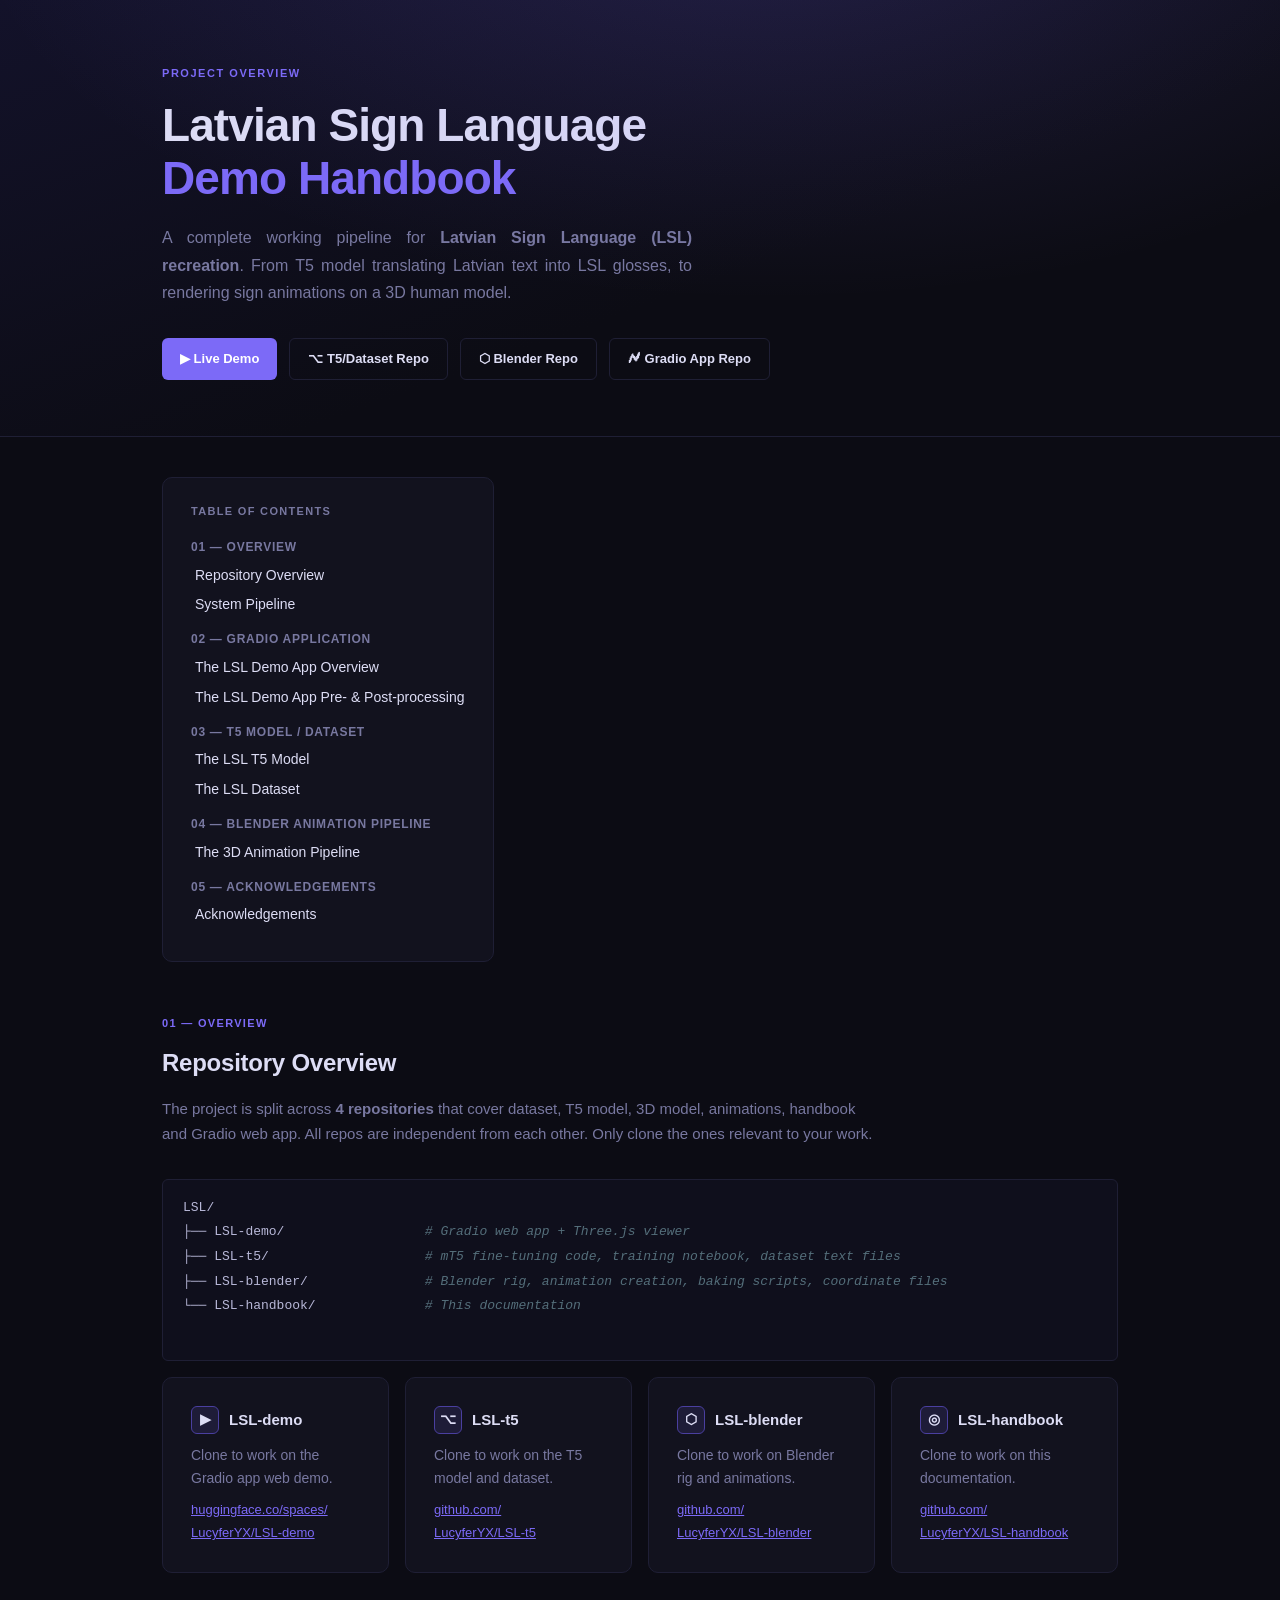
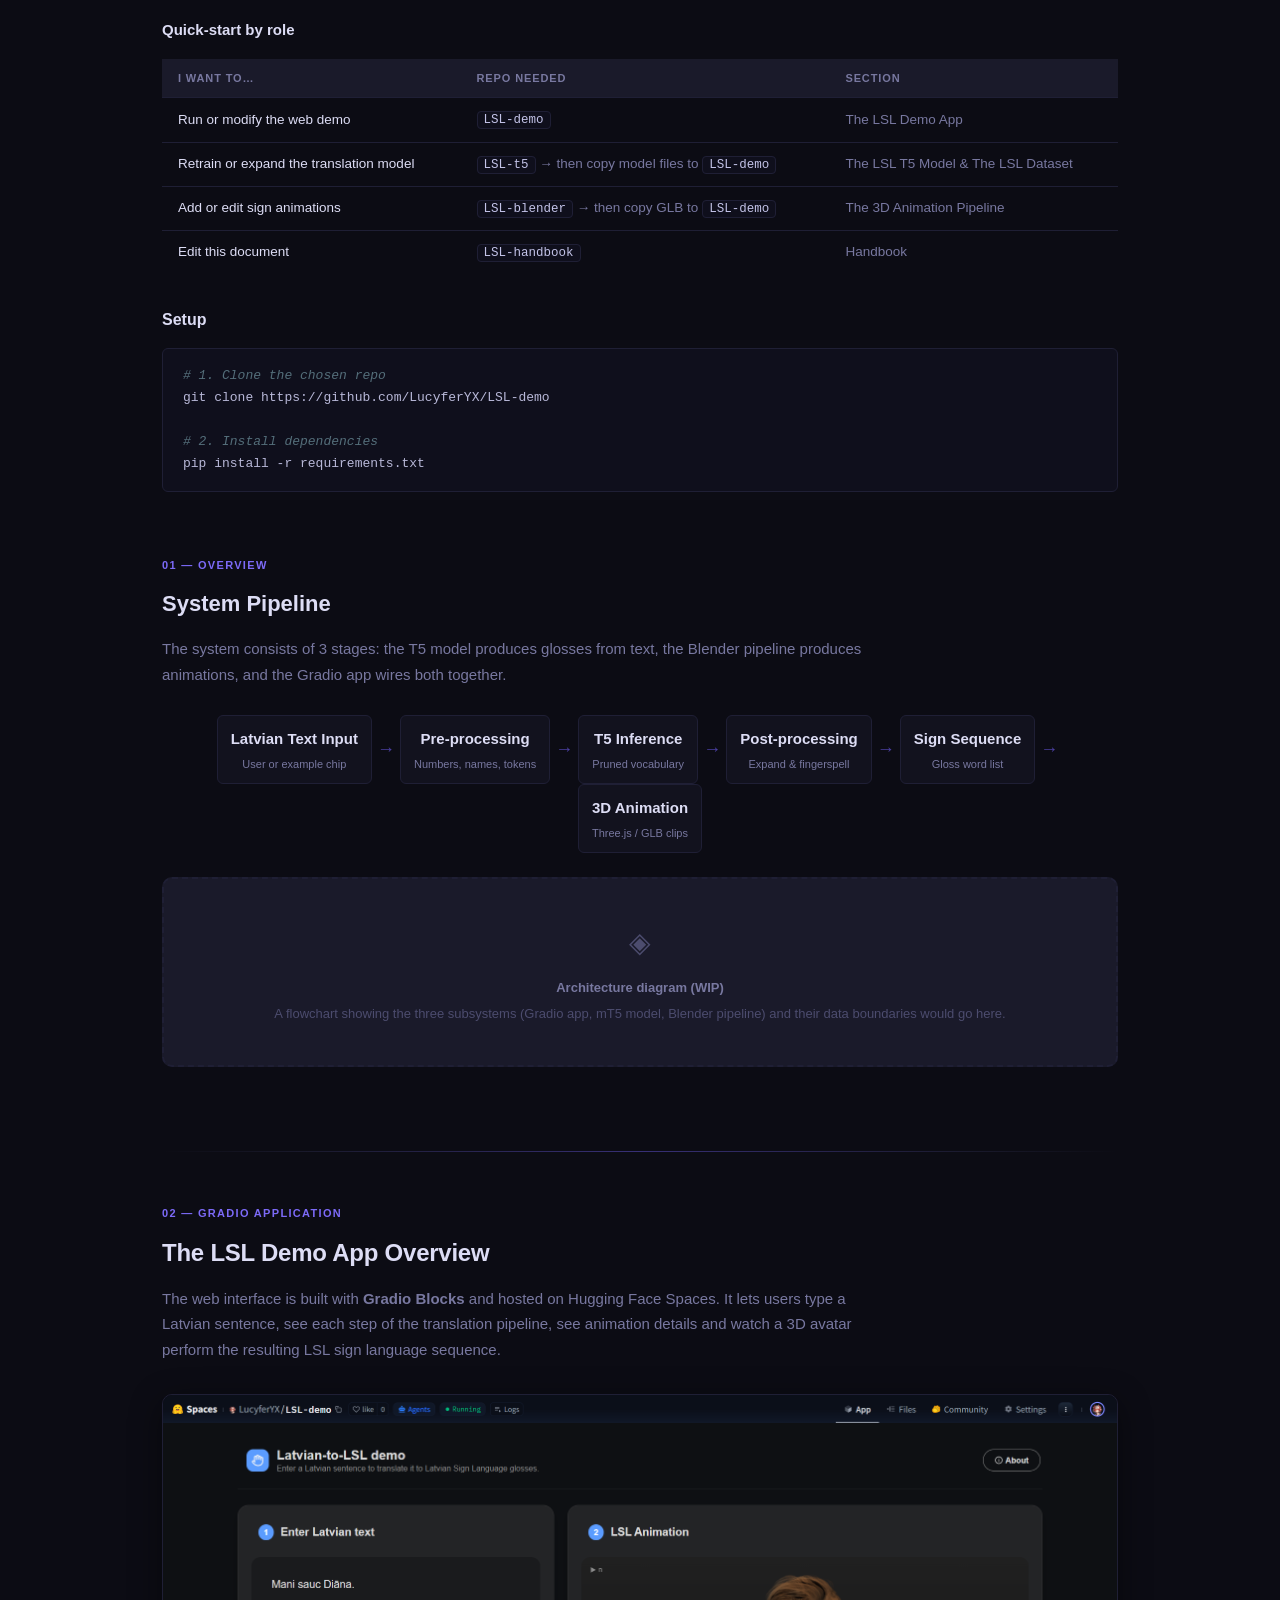
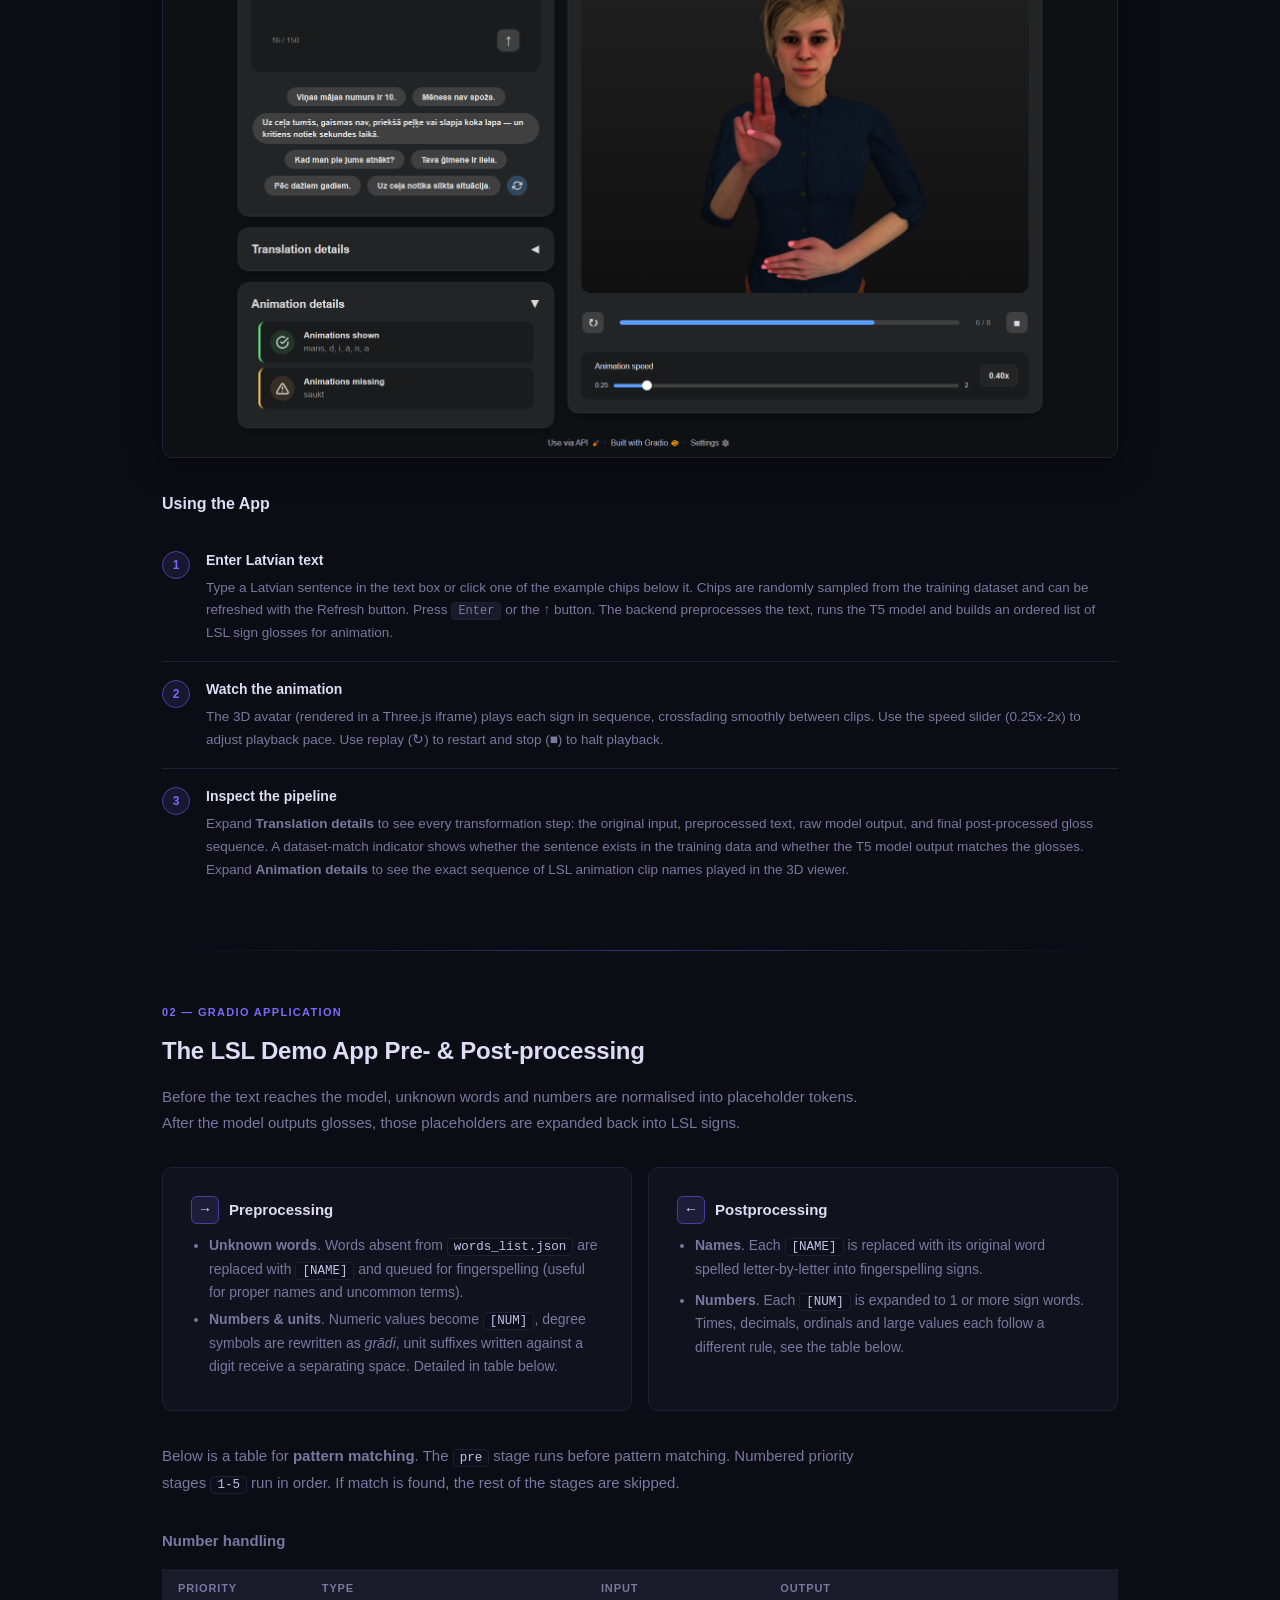
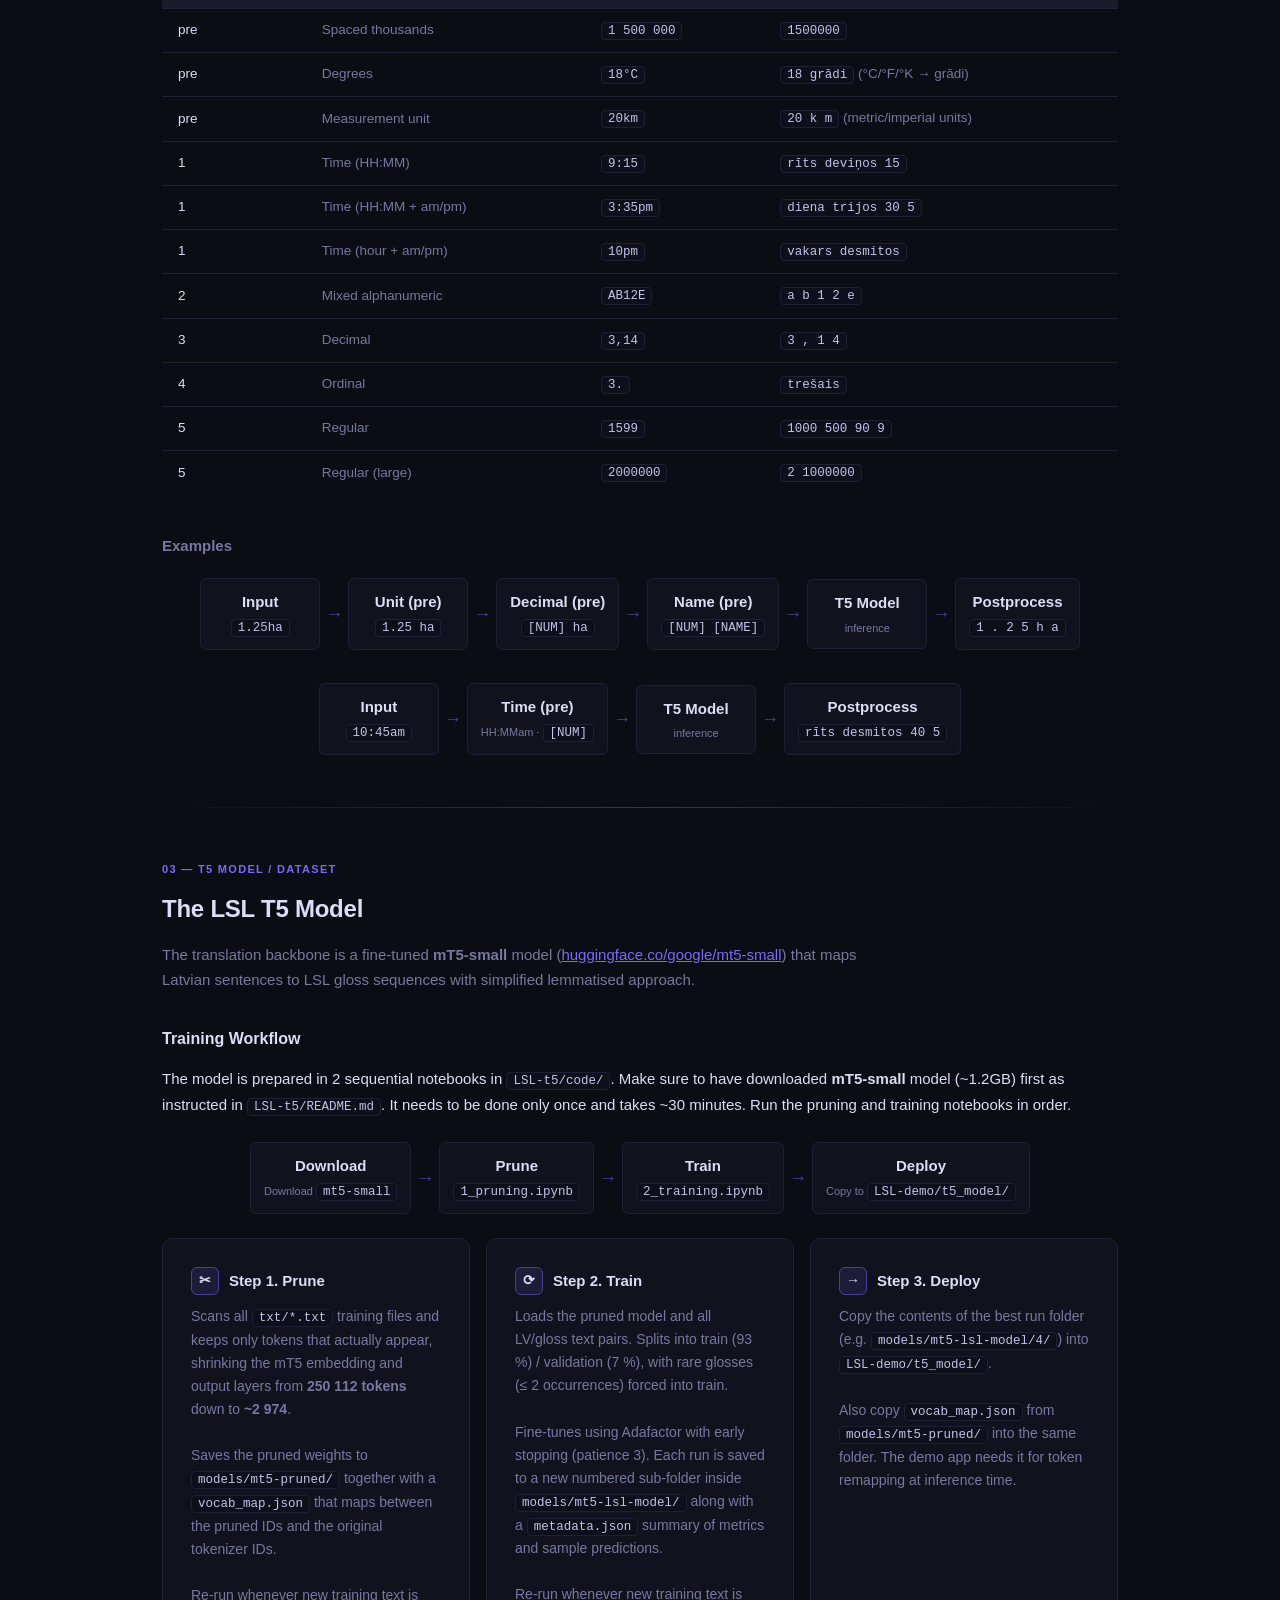
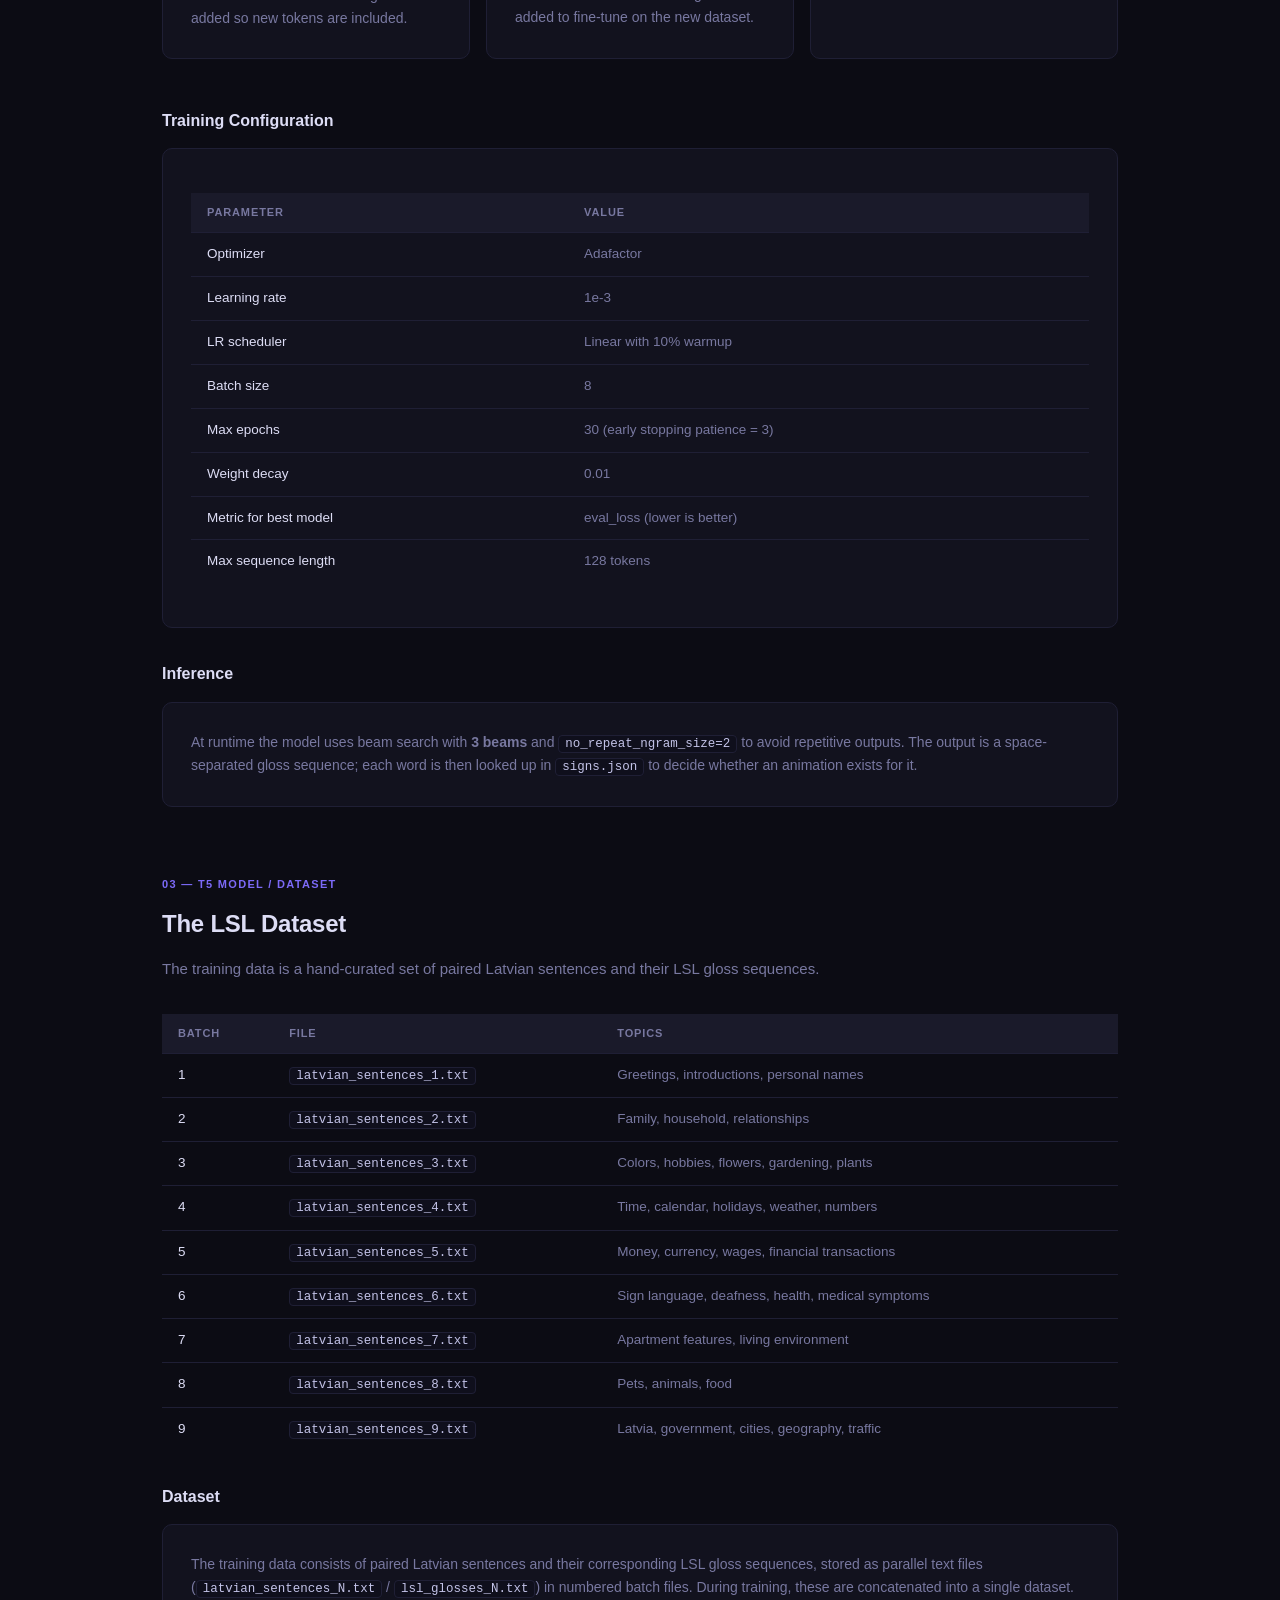
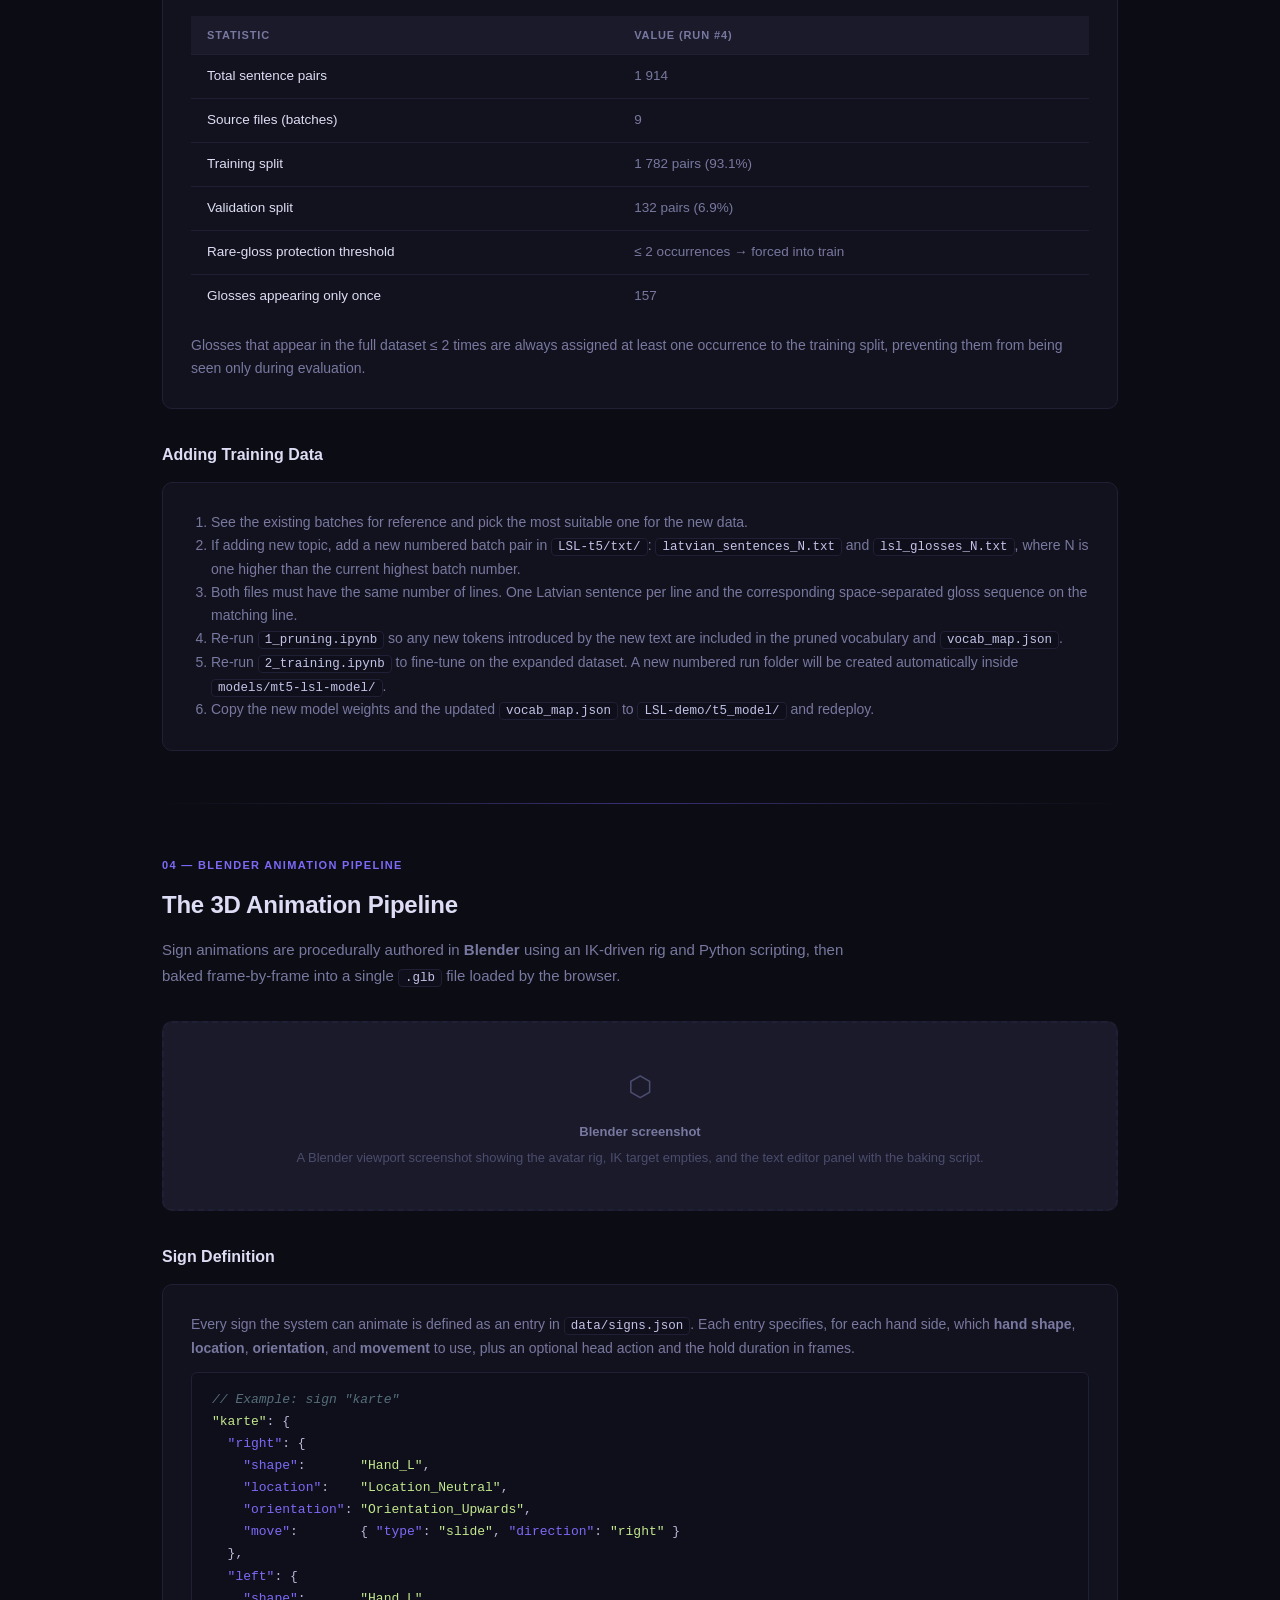
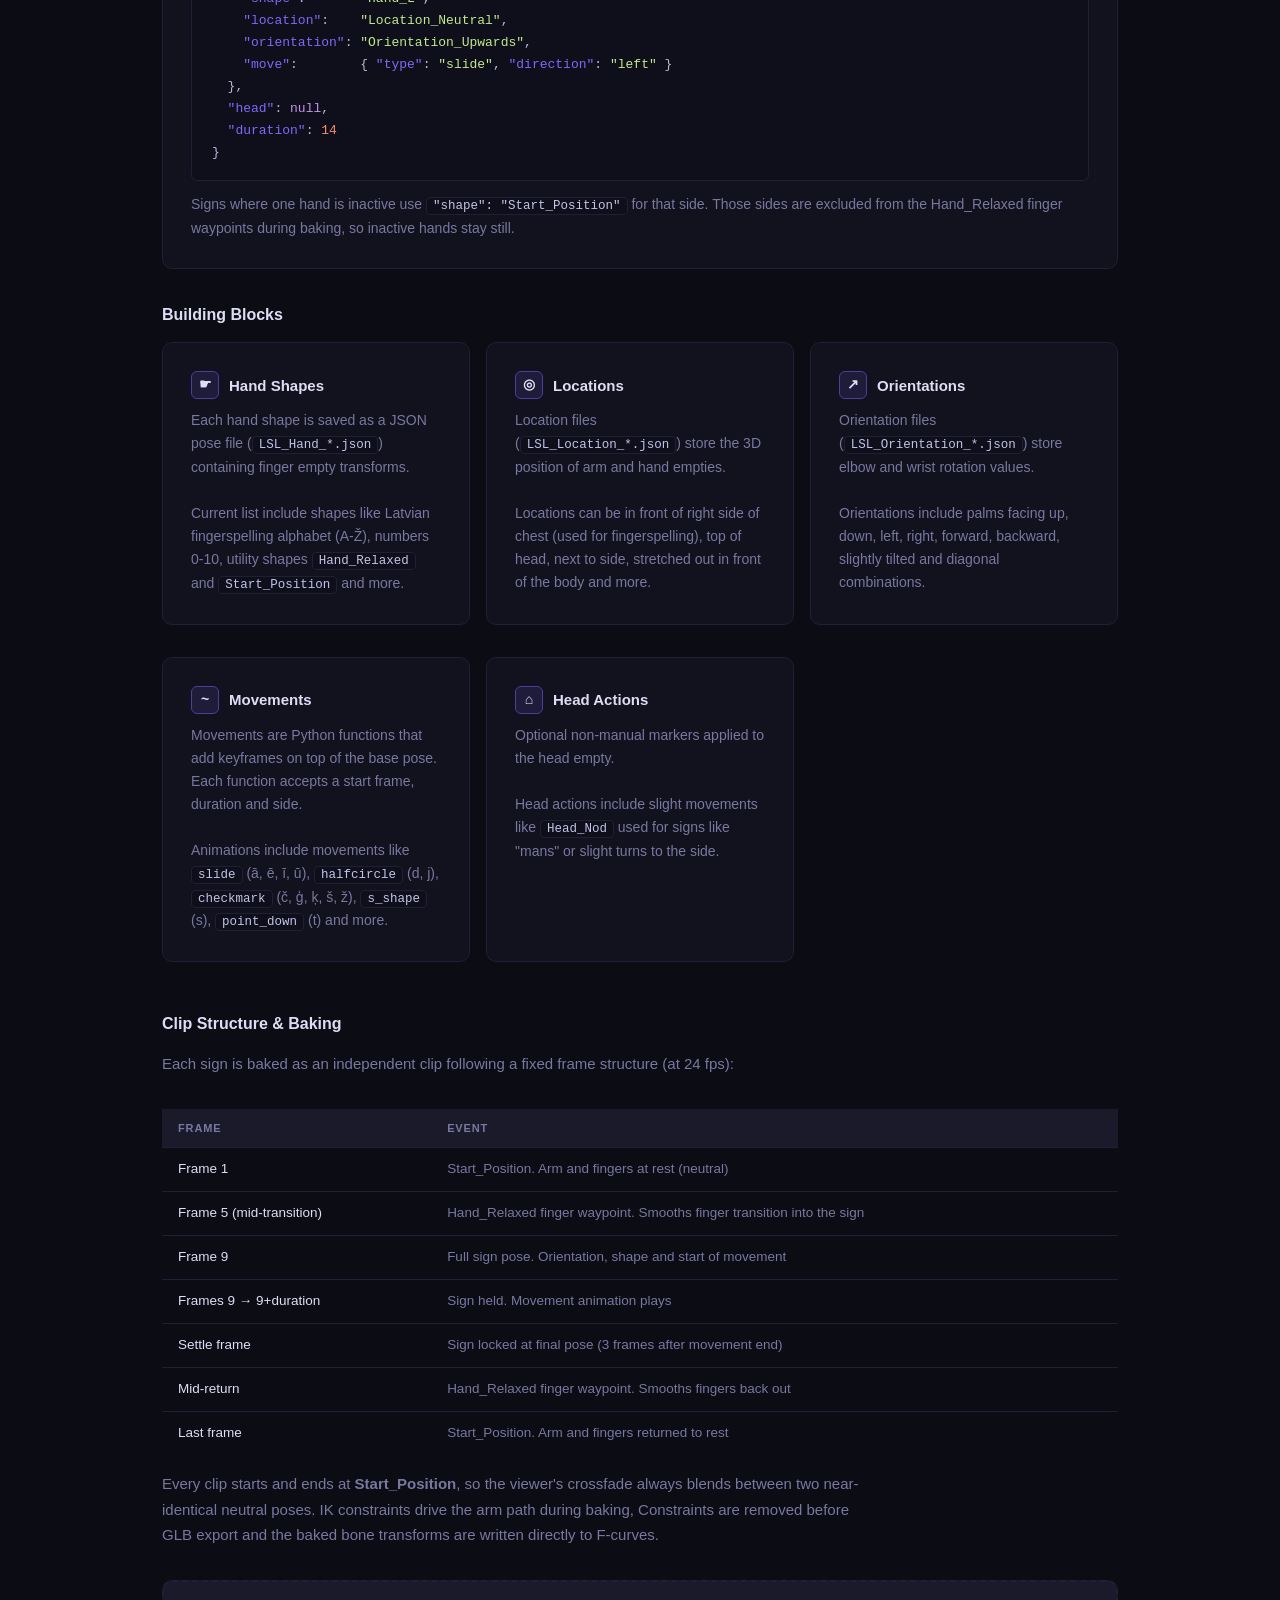
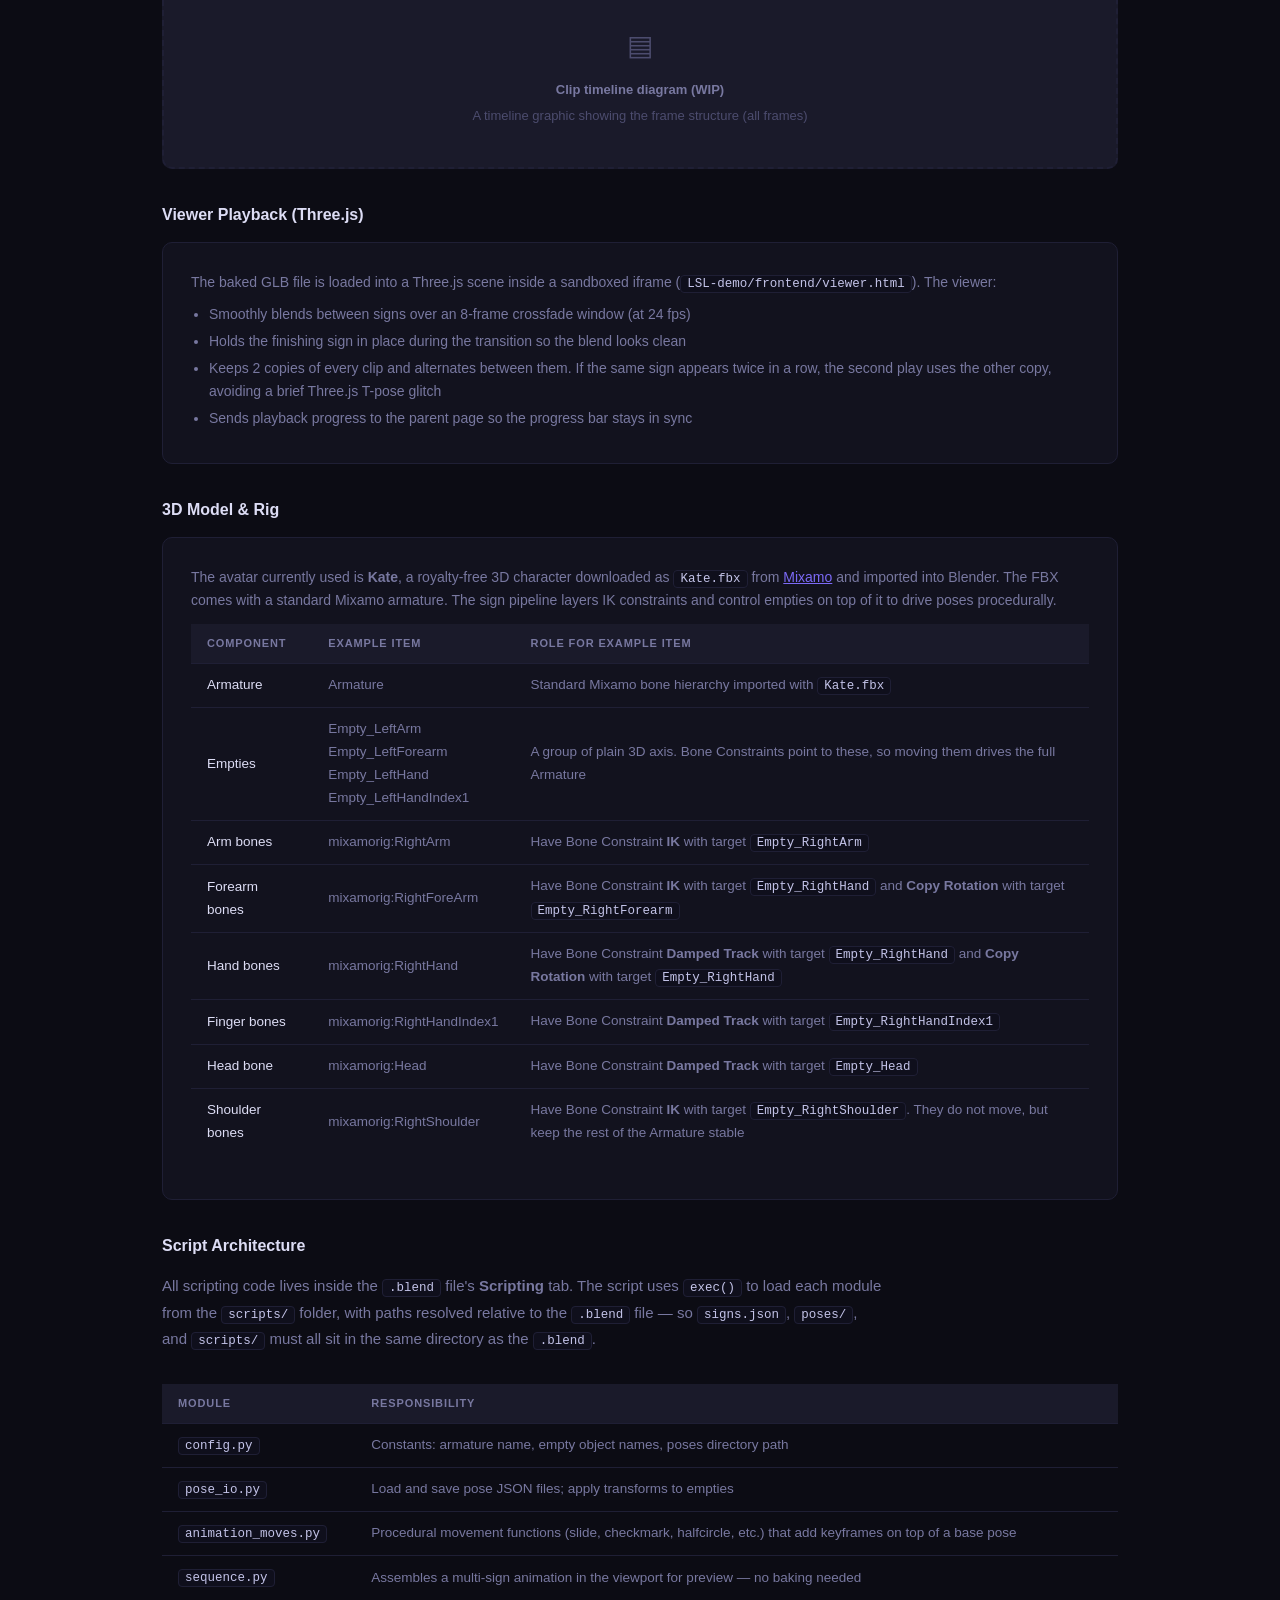
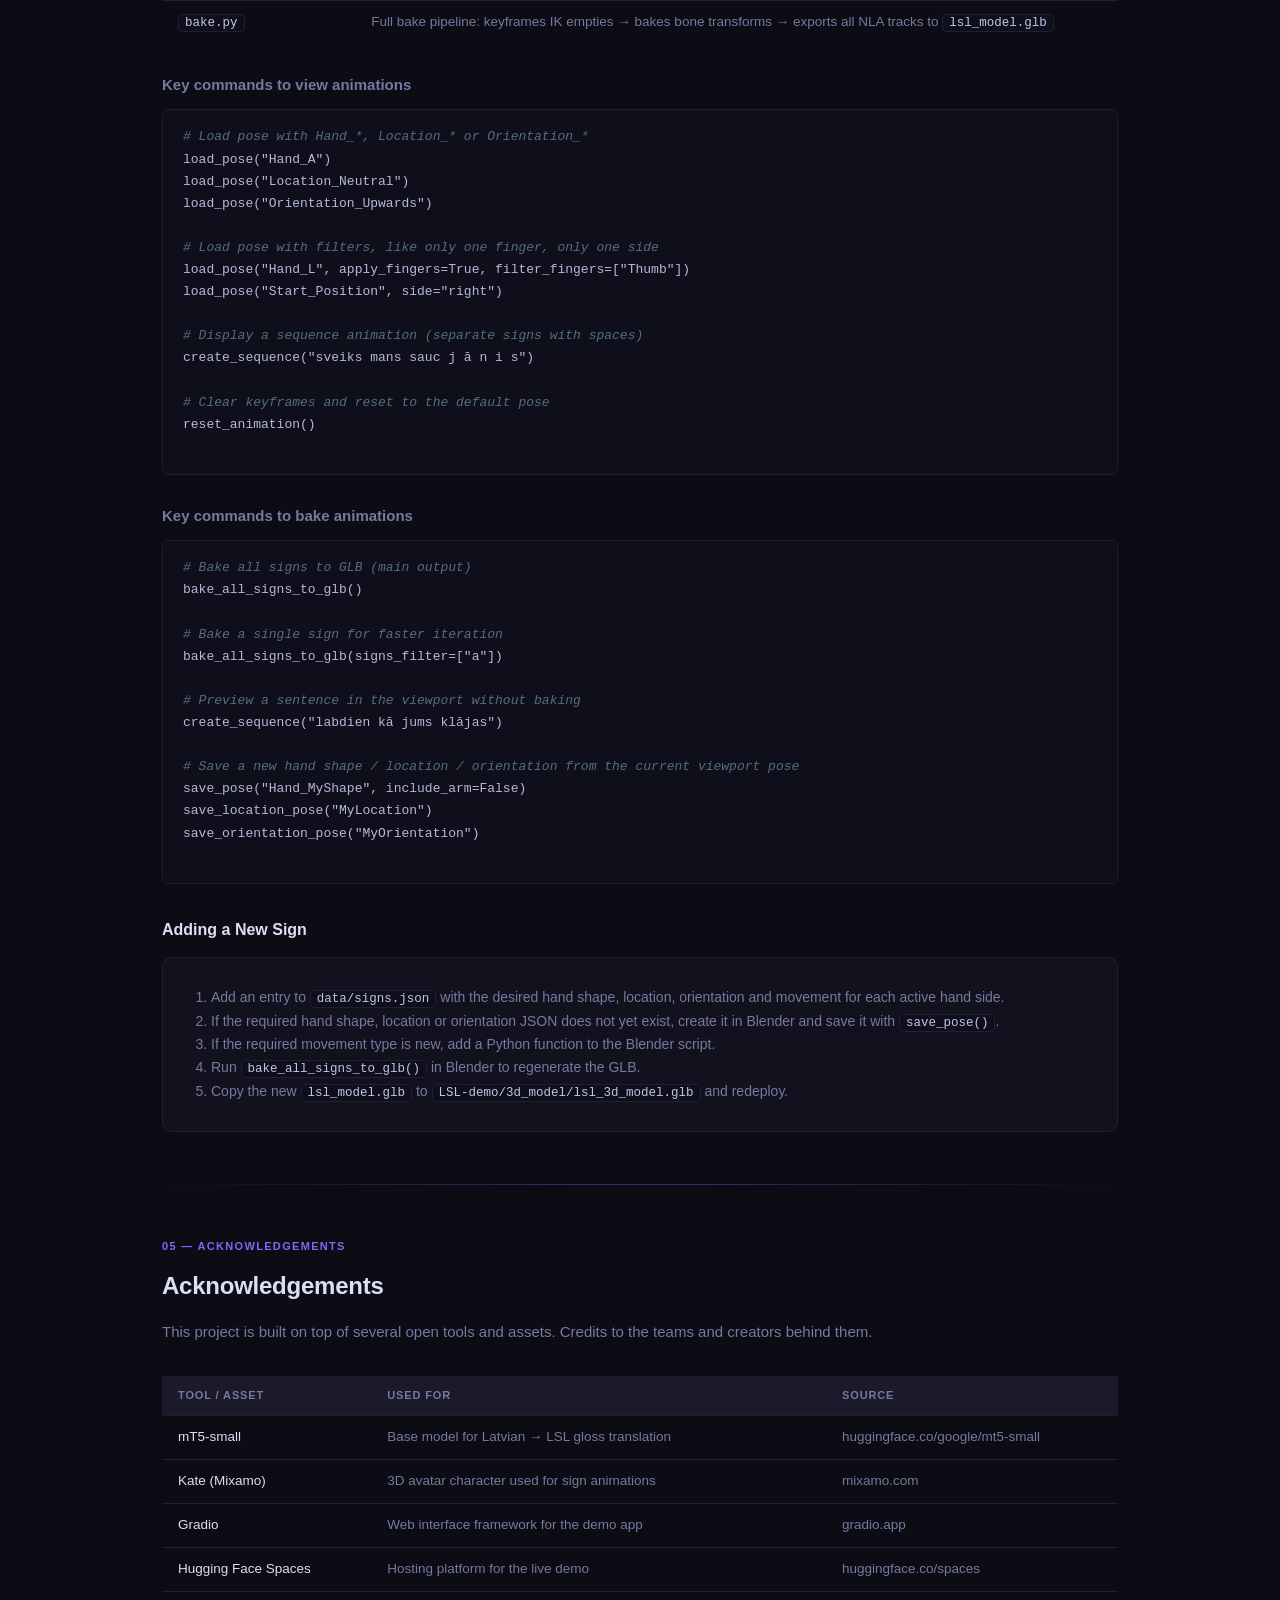
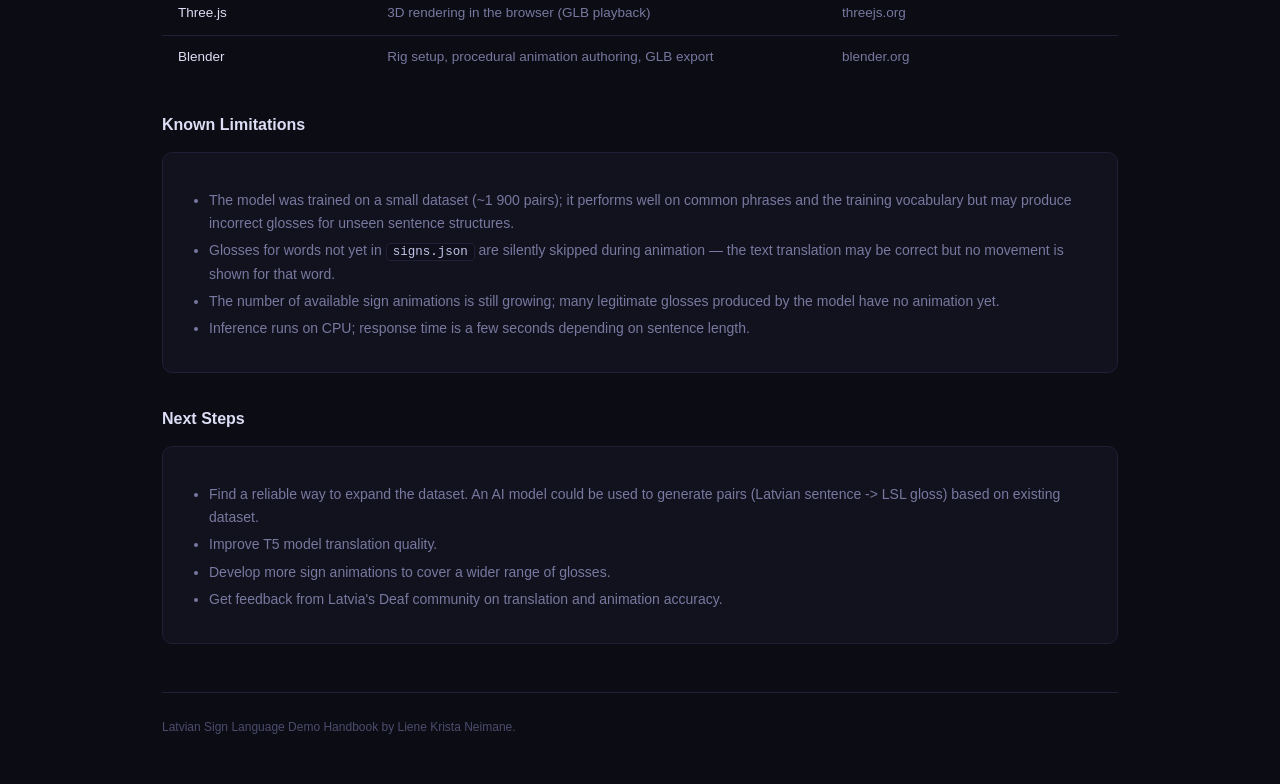
==== handbook-eng.html @ d86534a6 "Initial commit" ====
﻿<!DOCTYPE html>
<html lang="en">
<head>
  <meta charset="UTF-8">
  <meta name="viewport" content="width=device-width, initial-scale=1.0">
  <title>LSL Demo Handbook</title>
  <link rel="stylesheet" href="styles.css">
</head>
<body>

<!-- ═══════════════════════════════════════════════════════ HERO -->
<div class="hero">
  <div class="page-wrap">
    <div class="hero-label">Project Overview</div>
    <h1>Latvian Sign Language<br><span>Demo Handbook</span></h1>
    <p class="hero-sub">
      A complete working pipeline for <b>Latvian Sign Language (LSL) recreation</b>.
      From T5 model translating Latvian text into LSL glosses, to rendering sign animations on a 3D human model.
    </p>
    <div class="hero-links">
      <a class="btn btn-primary" href="https://huggingface.co/spaces/LucyferYX/LSL-demo" target="_blank">▶ Live Demo</a>
      <a class="btn btn-outline" href="https://github.com/LucyferYX/LSL-t5" target="_blank">⌥ T5/Dataset Repo</a>
      <a class="btn btn-outline" href="https://github.com/LucyferYX/LSL-blender" target="_blank">⬡ Blender Repo</a>
      <a class="btn btn-outline" href="https://huggingface.co/spaces/LucyferYX/LSL-demo/tree/main" target="_blank">🗲 Gradio App Repo</a>
    </div>
  </div>
</div>

<div class="page-wrap">

  <!-- ── Table of Contents ── -->
  <div class="toc">
    <h4>Table of Contents</h4>
    <ul>
      <li>
        <span class="toc-section-label">01 — Overview</span>
        <ul class="toc-sublist">
          <li><a href="#repos">Repository Overview</a></li>
          <li><a href="#pipeline">System Pipeline</a></li>
        </ul>
      </li>
      <li>
        <span class="toc-section-label">02 — Gradio Application</span>
        <ul class="toc-sublist">
          <li><a href="#app">The LSL Demo App Overview</a></li>
          <li><a href="#prepost">The LSL Demo App Pre- &amp; Post-processing</a></li>
        </ul>
      </li>
      <li>
        <span class="toc-section-label">03 — T5 Model / Dataset</span>
        <ul class="toc-sublist">
          <li><a href="#model">The LSL T5 Model</a></li>
          <li><a href="#dataset">The LSL Dataset</a></li>
        </ul>
      </li>
      <li>
        <span class="toc-section-label">04 — Blender Animation Pipeline</span>
        <ul class="toc-sublist">
          <li><a href="#animations">The 3D Animation Pipeline</a></li>
        </ul>
      </li>
      <li>
        <span class="toc-section-label">05 — Acknowledgements</span>
        <ul class="toc-sublist">
          <li><a href="#acknowledgements">Acknowledgements</a></li>
        </ul>
      </li>
    </ul>
  </div>


  <!-- ═══════════════════════════════════════════════════ REPOS -->
  <section id="repos">
    <div class="section-label">01 — Overview</div>
    <h2>Repository Overview</h2>
    <p class="lead">
      The project is split across <b>4 repositories</b> that cover dataset, T5 model, 3D model, animations, handbook and Gradio web app.
      All repos are independent from each other. Only clone the ones relevant to your work.
    </p>

    <div style="margin-bottom:16px;">
      <pre style="line-height:1.9;">LSL/
├── LSL-demo/                  <span class="cm"># Gradio web app + Three.js viewer</span>
├── LSL-t5/                    <span class="cm"># mT5 fine-tuning code, training notebook, dataset text files</span>
├── LSL-blender/               <span class="cm"># Blender rig, animation creation, baking scripts, coordinate files</span>
└── LSL-handbook/              <span class="cm"># This documentation</span>
      </pre>
    </div>

    <div class="card-grid" style="grid-template-columns: repeat(auto-fit, minmax(220px, 1fr));">
      <div class="card">
        <h3><span class="icon">▶</span>LSL-demo</h3>
        <p>Clone to work on the Gradio app web demo.</p>
        <p class="card-url"><a href="https://huggingface.co/spaces/LucyferYX/LSL-demo/tree/main" class="card-link">huggingface.co/spaces/<br>LucyferYX/LSL-demo</a></p>
      </div>
      <div class="card">
        <h3><span class="icon">⌥</span>LSL-t5</h3>
        <p>Clone to work on the T5 model and dataset.</p>
        <p class="card-url"><a href="https://github.com/LucyferYX/LSL-t5" class="card-link">github.com/<br>LucyferYX/LSL-t5</a></p>
      </div>
      <div class="card">
        <h3><span class="icon">⬡</span>LSL-blender</h3>
        <p>Clone to work on Blender rig and animations.</p>
        <p class="card-url"><a href="https://github.com/LucyferYX/LSL-blender" class="card-link">github.com/<br>LucyferYX/LSL-blender</a></p>
      </div>
      <div class="card">
        <h3><span class="icon">◎</span>LSL-handbook</h3>
        <p>Clone to work on this documentation.</p>
        <p class="card-url"><a href="https://github.com/LucyferYX/LSL-handbook" class="card-link">github.com/<br>LucyferYX/LSL-handbook</a></p>
      </div>
    </div>

    <h3 class="section-h3-sm">Quick-start by role</h3>
    <div class="table-wrap">
      <table>
        <thead><tr><th>I want to…</th><th>Repo needed</th><th>Section</th></tr></thead>
        <tbody>
          <tr><td>Run or modify the web demo</td><td><code>LSL-demo</code></td><td><a href="#app">The LSL Demo App</a></td></tr>
          <tr><td>Retrain or expand the translation model</td><td><code>LSL-t5</code> → then copy model files to <code>LSL-demo</code></td><td><a href="#model">The LSL T5 Model</a> &amp; <a href="#dataset">The LSL Dataset</a></td></tr>
          <tr><td>Add or edit sign animations</td><td><code>LSL-blender</code> → then copy GLB to <code>LSL-demo</code></td><td><a href="#animations">The 3D Animation Pipeline</a></td></tr>
          <tr><td>Edit this document</td><td><code>LSL-handbook</code></td><td><a href="#handbook">Handbook</a></td></tr>
        </tbody>
      </table>
    </div>

    <h3 class="section-h3">Setup</h3>
    <pre><span class="cm"># 1. Clone the chosen repo</span>
git clone https://github.com/LucyferYX/LSL-demo

<span class="cm"># 2. Install dependencies</span>
pip install -r requirements.txt</pre>
  </section>


  <!-- ═══════════════════════════════════════════════════ PIPELINE -->
  <div class="pipeline-section" id="pipeline">
    <div class="section-label">01 — Overview</div>
    <h2>System Pipeline</h2>
    <p>
      The system consists of 3 stages:
      the T5 model produces glosses from text, the Blender pipeline produces animations,
      and the Gradio app wires both together.
    </p>

    <div class="flow">
      <div class="flow-step">Latvian Text Input<small>User or example chip</small></div>
      <div class="flow-arrow">→</div>
      <div class="flow-step">Pre-processing<small>Numbers, names, tokens</small></div>
      <div class="flow-arrow">→</div>
      <div class="flow-step">T5 Inference<small>Pruned vocabulary</small></div>
      <div class="flow-arrow">→</div>
      <div class="flow-step">Post-processing<small>Expand &amp; fingerspell</small></div>
      <div class="flow-arrow">→</div>
      <div class="flow-step">Sign Sequence<small>Gloss word list</small></div>
      <div class="flow-arrow">→</div>
      <div class="flow-step">3D Animation<small>Three.js / GLB clips</small></div>
    </div>

    <div class="img-placeholder" style="margin-top:24px;">
      <span class="ph-icon">◈</span>
      <strong>Architecture diagram (WIP)</strong>
      A flowchart showing the three subsystems (Gradio app, mT5 model, Blender pipeline)
      and their data boundaries would go here.
    </div>
  </div>


  <div class="section-sep"></div>

  <!-- ═══════════════════════════════════════════════════ APP -->
  <section id="app">
    <div class="section-label">02 — Gradio Application</div>
    <h2>The LSL Demo App Overview</h2>
    <p class="lead">
      The web interface is built with <strong>Gradio Blocks</strong> and hosted on Hugging Face Spaces.
      It lets users type a Latvian sentence, see each step of the translation pipeline, see animation details and watch
      a 3D avatar perform the resulting LSL sign language sequence.
    </p>

    <figure class="screenshot-wrap">
      <img src="images/gradio_app_screenshot.png" alt="LSL Demo Gradio application screenshot">
    </figure>

    <h3 class="section-h3">Using the App</h3>
    <ul class="steps">
      <li>
        <div class="step-num">1</div>
        <div class="step-body">
          <strong>Enter Latvian text</strong>
          <p>Type a Latvian sentence in the text box or click one of the example chips below it.
          Chips are randomly sampled from the training dataset and can be refreshed with the Refresh button.
          Press <kbd>Enter</kbd>
          or the ↑ button. The backend preprocesses the text, runs the T5 model and builds an
          ordered list of LSL sign glosses for animation.</p>
        </div>
      </li>
      <li>
        <div class="step-num">2</div>
        <div class="step-body">
          <strong>Watch the animation</strong>
          <p>The 3D avatar (rendered in a Three.js iframe) plays each sign in sequence, crossfading
          smoothly between clips. Use the speed slider (0.25x-2x) to adjust playback pace.
          Use replay (↻) to restart and stop (■) to halt playback.</p>
        </div>
      </li>
      <li>
        <div class="step-num">3</div>
        <div class="step-body">
          <strong>Inspect the pipeline</strong>
          <p>Expand <b>Translation details</b> to see every transformation step: the original input,
          preprocessed text, raw model output, and final post-processed gloss sequence.
          A dataset-match indicator shows whether the sentence exists in the training data and
          whether the T5 model output matches the glosses. Expand <b>Animation details</b>
          to see the exact sequence of LSL animation clip names played in the 3D viewer.</p>
        </div>
      </li>
    </ul>
  </section>

  <div class="section-sep"></div>

  <!-- ═══════════════════════════════════════════════════ PRE/POST -->
  <section id="prepost">
    <div class="section-label">02 — Gradio Application</div>
    <h2>The LSL Demo App Pre- &amp; Post-processing</h2>
    <p class="lead">
      Before the text reaches the model, unknown words and numbers are normalised into placeholder
      tokens. After the model outputs glosses, those placeholders are expanded back into LSL signs.
    </p>

    <div class="card-grid">
      <div class="card">
        <h3><span class="icon">→</span>Preprocessing</h3>
        <ul>
          <li style="margin-top:8px;"><strong>Unknown words</strong>. Words absent from <code>words_list.json</code>
            are replaced with <code>[NAME]</code> and queued for fingerspelling (useful for proper names and
            uncommon terms).</li>
          <li><strong>Numbers &amp; units</strong>. Numeric values become <code>[NUM]</code>,
            degree symbols are rewritten as <em>grādi</em>, unit suffixes written against a digit
            receive a separating space. Detailed in table below.</li>
        </ul>
      </div>
      <div class="card">
        <h3><span class="icon">←</span>Postprocessing</h3>
        <ul>
          <li><strong>Names</strong>. Each <code>[NAME]</code> is replaced with its original word
            spelled letter-by-letter into fingerspelling signs.</li>
          <li style="margin-top:8px;"><strong>Numbers</strong>. Each <code>[NUM]</code> is expanded
            to 1 or more sign words. Times, decimals, ordinals and large values each follow a
            different rule, see the table below.</li>
        </ul>
      </div>
    </div>

    <p class="lead">
      Below is a table for <b>pattern matching</b>. The <code>pre</code> stage runs before pattern matching.
      Numbered priority stages <code>1-5</code> run in order. If match is found, the rest of the stages are skipped.
    </p>

    <h3 class="section-h3-muted">Number handling</h3>
    <div class="table-wrap">
      <table>
        <thead><tr><th>Priority</th><th>Type</th><th>Input</th><th>Output</th></tr></thead>
        <tbody>
          <tr><td>pre</td><td>Spaced thousands</td><td><code>1 500 000</code></td><td><code>1500000</code></td></tr>
          <tr><td>pre</td><td>Degrees</td><td><code>18°C</code></td><td><code>18 grādi</code> (°C/°F/°K → grādi)</td></tr>
          <tr><td>pre</td><td>Measurement unit</td><td><code>20km</code></td><td><code>20 k m</code> (metric/imperial units)</td></tr>
          <tr><td>1</td><td>Time (HH:MM)</td><td><code>9:15</code></td><td><code>rīts deviņos 15</code></td></tr>
          <tr><td>1</td><td>Time (HH:MM + am/pm)</td><td><code>3:35pm</code></td><td><code>diena trijos 30 5</code></td></tr>
          <tr><td>1</td><td>Time (hour + am/pm)</td><td><code>10pm</code></td><td><code>vakars desmitos</code></td></tr>
          <tr><td>2</td><td>Mixed alphanumeric</td><td><code>AB12E</code></td><td><code>a b 1 2 e</code></td></tr>
          <tr><td>3</td><td>Decimal</td><td><code>3,14</code></td><td><code>3 , 1 4</code></td></tr>
          <tr><td>4</td><td>Ordinal</td><td><code>3.</code></td><td><code>trešais</code></td></tr>
          <tr><td>5</td><td>Regular</td><td><code>1599</code></td><td><code>1000 500 90 9</code></td></tr>
          <tr><td>5</td><td>Regular (large)</td><td><code>2000000</code></td><td><code>2 1000000</code></td></tr>
        </tbody>
      </table>
    </div>

    <h3 class="section-h3-muted" style="margin:38px 0 20px;">Examples</h3>
    <div class="flow flow-wrap">
      <div class="flow-step">Input<small><code>1.25ha</code></small></div>
      <div class="flow-arrow">→</div>
      <div class="flow-step">Unit (pre)<small><code>1.25 ha</code></small></div>
      <div class="flow-arrow">→</div>
      <div class="flow-step">Decimal (pre)<small><code>[NUM] ha</code></small></div>
      <div class="flow-arrow">→</div>
      <div class="flow-step">Name (pre)<small><code>[NUM] [NAME]</code></small></div>
      <div class="flow-arrow">→</div>
      <div class="flow-step">T5 Model<small>inference</small></div>
      <div class="flow-arrow">→</div>
      <div class="flow-step">Postprocess<small><code>1 . 2 5 h a</code></small></div>
    </div><br>

    <div class="flow flow-wrap">
      <div class="flow-step">Input<small><code>10:45am</code></small></div>
      <div class="flow-arrow">→</div>
      <div class="flow-step">Time (pre)<small>HH:MMam · <code>[NUM]</code></small></div>
      <div class="flow-arrow">→</div>
      <div class="flow-step">T5 Model<small>inference</small></div>
      <div class="flow-arrow">→</div>
      <div class="flow-step">Postprocess<small><code>rīts desmitos 40 5</code></small></div>
    </div>
  </section>


  <div class="section-sep"></div>

  <!-- ═══════════════════════════════════════════════════ MODEL -->
  <section id="model">
    <div class="section-label">03 — T5 Model / Dataset</div>
    <h2>The LSL T5 Model</h2>
    <p class="lead">
      The translation backbone is a fine-tuned <strong>mT5-small</strong> model
      (<a href="https://huggingface.co/google/mt5-small" class="accent">huggingface.co/google/mt5-small</a>)
      that maps Latvian sentences to LSL gloss sequences with simplified lemmatised approach.
    </p>

    <h3 class="section-h3">Training Workflow</h3>
    <p>The model is prepared in 2 sequential notebooks in <code>LSL-t5/code/</code>. 
      Make sure to have downloaded <b>mT5-small</b> model (~1.2GB) first as instructed in <code>LSL-t5/README.md</code>. 
      It needs to be done only once and takes ~30 minutes. Run the pruning and training notebooks in order.</p>
      
    <div class="flow flow-wrap" style="margin:24px 0 24px;">
      <div class="flow-step">Download<small>Download <code>mt5-small</code></small></div>
      <div class="flow-arrow">→</div>
      <div class="flow-step">Prune<small><code>1_pruning.ipynb</code></small></div>
      <div class="flow-arrow">→</div>
      <div class="flow-step">Train<small><code>2_training.ipynb</code></small></div>
      <div class="flow-arrow">→</div>
      <div class="flow-step">Deploy<small>Copy to <code>LSL-demo/t5_model/</code></small></div>
    </div>
    <div class="card-grid">
      <div class="card">
        <h3><span class="icon">✂</span>Step 1. Prune</h3>
        <p>Scans all <code>txt/*.txt</code> training files and keeps only tokens that actually appear, 
          shrinking the mT5 embedding and output layers from <strong>250 112 tokens</strong> down to <strong>~2 974</strong>.<br><br>
          Saves the pruned weights to <code>models/mt5-pruned/</code> together with a <code>vocab_map.json</code> 
          that maps between the pruned IDs and the original tokenizer IDs.<br><br>
          Re-run whenever new training text is added so new tokens are included.
        </p>
      </div>
      <div class="card">
        <h3><span class="icon">⟳</span>Step 2. Train</h3>
        <p>Loads the pruned model and all LV/gloss text pairs. 
          Splits into train (93 %) / validation (7 %), with rare glosses (≤ 2 occurrences) forced into train.<br><br>
          Fine-tunes using Adafactor with early stopping (patience 3). 
          Each run is saved to a new numbered sub-folder inside <code>models/mt5-lsl-model/</code> along 
          with a <code>metadata.json</code> summary of metrics and sample predictions.<br><br>
          Re-run whenever new training text is added to fine-tune on the new dataset.
        </p>
      </div>
      <div class="card">
        <h3><span class="icon">→</span>Step 3. Deploy</h3>
        <p>Copy the contents of the best run folder (e.g. <code>models/mt5-lsl-model/4/</code>) into <code>LSL-demo/t5_model/</code>.<br><br>
          Also copy <code>vocab_map.json</code> from <code>models/mt5-pruned/</code> into the same folder.
          The demo app needs it for token remapping at inference time.</p>
      </div>
    </div>

    <h3 class="section-h3">Training Configuration</h3>
    <div class="card">
      <div class="table-wrap">
        <table>
          <thead><tr><th>Parameter</th><th>Value</th></tr></thead>
          <tbody>
            <tr><td>Optimizer</td><td>Adafactor</td></tr>
            <tr><td>Learning rate</td><td>1e-3</td></tr>
            <tr><td>LR scheduler</td><td>Linear with 10% warmup</td></tr>
            <tr><td>Batch size</td><td>8</td></tr>
            <tr><td>Max epochs</td><td>30 (early stopping patience = 3)</td></tr>
            <tr><td>Weight decay</td><td>0.01</td></tr>
            <tr><td>Metric for best model</td><td>eval_loss (lower is better)</td></tr>
            <tr><td>Max sequence length</td><td>128 tokens</td></tr>
          </tbody>
        </table>
      </div>
    </div>

    <h3 class="section-h3">Inference</h3>
    <div class="card">
      <p>At runtime the model uses beam search with <strong>3 beams</strong> and
      <code>no_repeat_ngram_size=2</code> to avoid repetitive outputs. The output is a
      space-separated gloss sequence; each word is then looked up in <code>signs.json</code>
      to decide whether an animation exists for it.</p>
    </div>
  </section>

  <!-- ═══════════════════════════════════════════════════ DATASET -->
  <section id="dataset">
    <div class="section-label">03 — T5 Model / Dataset</div>
    <h2>The LSL Dataset</h2>
    <p class="lead">
      The training data is a hand-curated set of paired Latvian sentences and their LSL gloss sequences.
    </p>

    <div class="table-wrap">
      <table>
        <thead><tr><th>Batch</th><th>File</th><th>Topics</th></tr></thead>
        <tbody>
          <tr><td>1</td><td><code>latvian_sentences_1.txt</code></td><td>Greetings, introductions, personal names</td></tr>
          <tr><td>2</td><td><code>latvian_sentences_2.txt</code></td><td>Family, household, relationships</td></tr>
          <tr><td>3</td><td><code>latvian_sentences_3.txt</code></td><td>Colors, hobbies, flowers, gardening, plants</td></tr>
          <tr><td>4</td><td><code>latvian_sentences_4.txt</code></td><td>Time, calendar, holidays, weather, numbers</td></tr>
          <tr><td>5</td><td><code>latvian_sentences_5.txt</code></td><td>Money, currency, wages, financial transactions</td></tr>
          <tr><td>6</td><td><code>latvian_sentences_6.txt</code></td><td>Sign language, deafness, health, medical symptoms</td></tr>
          <tr><td>7</td><td><code>latvian_sentences_7.txt</code></td><td>Apartment features, living environment</td></tr>
          <tr><td>8</td><td><code>latvian_sentences_8.txt</code></td><td>Pets, animals, food</td></tr>
          <tr><td>9</td><td><code>latvian_sentences_9.txt</code></td><td>Latvia, government, cities, geography, traffic</td></tr>
        </tbody>
      </table>
    </div>

    <h3 class="section-h3">Dataset</h3>
    <div class="card">
      <p>
        The training data consists of paired Latvian sentences and their corresponding LSL gloss
        sequences, stored as parallel text files (<code>latvian_sentences_N.txt</code> /
        <code>lsl_glosses_N.txt</code>) in numbered batch files. During training, these are
        concatenated into a single dataset.
      </p>
      <div class="table-wrap" style="margin-top:16px;">
        <table>
          <thead><tr><th>Statistic</th><th>Value (run #4)</th></tr></thead>
          <tbody>
            <tr><td>Total sentence pairs</td><td>1 914</td></tr>
            <tr><td>Source files (batches)</td><td>9</td></tr>
            <tr><td>Training split</td><td>1 782 pairs (93.1%)</td></tr>
            <tr><td>Validation split</td><td>132 pairs (6.9%)</td></tr>
            <tr><td>Rare-gloss protection threshold</td><td>≤ 2 occurrences → forced into train</td></tr>
            <tr><td>Glosses appearing only once</td><td>157</td></tr>
          </tbody>
        </table>
      </div>
      <p style="margin-top:12px;">
        Glosses that appear in the full dataset ≤ 2 times are always assigned at least one
        occurrence to the training split, preventing them from being seen only during evaluation.
      </p>
    </div>

    <h3 class="section-h3">Adding Training Data</h3>
    <div class="card">
      <ol class="detail-list">
        <li>See the existing batches for reference and pick the most suitable one for the new data.</li>
        <li>If adding new topic, add a new numbered batch pair in <code>LSL-t5/txt/</code>: <code>latvian_sentences_N.txt</code> and <code>lsl_glosses_N.txt</code>, where N is one higher than the current highest batch number.</li>
        <li>Both files must have the same number of lines. One Latvian sentence per line and the corresponding space-separated gloss sequence on the matching line.</li>
        <li>Re-run <code>1_pruning.ipynb</code> so any new tokens introduced by the new text are included in the pruned vocabulary and <code>vocab_map.json</code>.</li>
        <li>Re-run <code>2_training.ipynb</code> to fine-tune on the expanded dataset. A new numbered run folder will be created automatically inside <code>models/mt5-lsl-model/</code>.</li>
        <li>Copy the new model weights and the updated <code>vocab_map.json</code> to <code>LSL-demo/t5_model/</code> and redeploy.</li>
      </ol>
    </div>
  </section>


  <div class="section-sep"></div>

  <!-- ═══════════════════════════════════════════════════ BLENDER -->
  <section id="animations">
    <div class="section-label">04 — Blender Animation Pipeline</div>
    <h2>The 3D Animation Pipeline</h2>
    <p class="lead">
      Sign animations are procedurally authored in <strong>Blender</strong> using an IK-driven
      rig and Python scripting, then baked frame-by-frame into a single <code>.glb</code> file
      loaded by the browser.
    </p>

    <div class="img-placeholder">
      <span class="ph-icon">⬡</span>
      <strong>Blender screenshot</strong>
      A Blender viewport screenshot showing the avatar rig, IK target empties, and the text
      editor panel with the baking script.
    </div>

    <h3 class="section-h3">Sign Definition</h3>
    <div class="card">
      <p>Every sign the system can animate is defined as an entry in <code>data/signs.json</code>.
      Each entry specifies, for each hand side, which <strong>hand shape</strong>, <strong>location</strong>,
      <strong>orientation</strong>, and <strong>movement</strong> to use, plus an optional
      head action and the hold duration in frames.</p>

      <pre><span class="cm">// Example: sign "karte"</span>
<span class="str">"karte"</span>: {
  <span class="key">"right"</span>: {
    <span class="key">"shape"</span>:       <span class="str">"Hand_L"</span>,
    <span class="key">"location"</span>:    <span class="str">"Location_Neutral"</span>,
    <span class="key">"orientation"</span>: <span class="str">"Orientation_Upwards"</span>,
    <span class="key">"move"</span>:        { <span class="key">"type"</span>: <span class="str">"slide"</span>, <span class="key">"direction"</span>: <span class="str">"right"</span> }
  },
  <span class="key">"left"</span>: {
    <span class="key">"shape"</span>:       <span class="str">"Hand_L"</span>,
    <span class="key">"location"</span>:    <span class="str">"Location_Neutral"</span>,
    <span class="key">"orientation"</span>: <span class="str">"Orientation_Upwards"</span>,
    <span class="key">"move"</span>:        { <span class="key">"type"</span>: <span class="str">"slide"</span>, <span class="key">"direction"</span>: <span class="str">"left"</span> }
  },
  <span class="key">"head"</span>: <span class="kw">null</span>,
  <span class="key">"duration"</span>: <span class="num">14</span>
}</pre>

      <p style="margin-top:8px;">Signs where one hand is inactive use
      <code>"shape": "Start_Position"</code> for that side. Those sides are excluded from
      the Hand_Relaxed finger waypoints during baking, so inactive hands stay still.</p>
    </div>

    <h3 class="section-h3">Building Blocks</h3>
    <div class="card-grid">
      <div class="card">
        <h3><span class="icon">☛</span>Hand Shapes</h3>
        <p>Each hand shape is saved as a JSON pose file (<code>LSL_Hand_*.json</code>) containing
        finger empty transforms.<br><br>Current list include shapes like Latvian fingerspelling alphabet
        (A-Ž), numbers 0-10, utility shapes <code>Hand_Relaxed</code> and <code>Start_Position</code> and more.</p>
      </div>
      <div class="card">
        <h3><span class="icon">◎</span>Locations</h3>
        <p>Location files (<code>LSL_Location_*.json</code>) store the 3D position of arm and hand empties.<br><br>
        Locations can be in front of right side of chest (used for fingerspelling), top of head, 
        next to side, stretched out in front of the body and more.</p>
      </div>
      <div class="card">
        <h3><span class="icon">↗</span>Orientations</h3>
        <p>Orientation files (<code>LSL_Orientation_*.json</code>) store elbow and wrist rotation values.<br><br>
        Orientations include palms facing up, down, left, right, forward, backward, slightly tilted and diagonal combinations.</p>
      </div>
      <div class="card">
        <h3><span class="icon">~</span>Movements</h3>
        <p>Movements are Python functions that add keyframes on top of the base pose.
        Each function accepts a start frame, duration and side.<br><br>
        Animations include movements like <code>slide</code> (ā, ē, ī, ū), <code>halfcircle</code> (d, j), 
        <code>checkmark</code> (č, ģ, ķ, š, ž), <code>s_shape</code> (s), <code>point_down</code> (t) and more.</p>
      </div>
      <div class="card">
        <h3><span class="icon">⌂</span>Head Actions</h3>
        <p>Optional non-manual markers applied to the head empty.<br><br>
        Head actions include slight movements like <code>Head_Nod</code> used for signs like "mans" or slight turns to the side.</p>
      </div>
    </div>

    <h3 class="section-h3">Clip Structure &amp; Baking</h3>
    <p class="lead">Each sign is baked as an independent clip following a fixed frame structure (at 24 fps):</p>
    <div class="table-wrap" style="margin-top:12px;">
      <table>
        <thead><tr><th>Frame</th><th>Event</th></tr></thead>
        <tbody>
          <tr><td>Frame 1</td><td>Start_Position. Arm and fingers at rest (neutral)</td></tr>
          <tr><td>Frame 5 (mid-transition)</td><td>Hand_Relaxed finger waypoint. Smooths finger transition into the sign</td></tr>
          <tr><td>Frame 9</td><td>Full sign pose. Orientation, shape and start of movement</td></tr>
          <tr><td>Frames 9 → 9+duration</td><td>Sign held. Movement animation plays</td></tr>
          <tr><td>Settle frame</td><td>Sign locked at final pose (3 frames after movement end)</td></tr>
          <tr><td>Mid-return</td><td>Hand_Relaxed finger waypoint. Smooths fingers back out</td></tr>
          <tr><td>Last frame</td><td>Start_Position. Arm and fingers returned to rest</td></tr>
        </tbody>
      </table>
    </div>
    <p class="lead">
      Every clip starts and ends at <strong>Start_Position</strong>, so the viewer's crossfade
      always blends between two near-identical neutral poses. IK constraints drive the arm path
      during baking, Constraints are removed before GLB export and the baked bone transforms
      are written directly to F-curves.
    </p>

    <div class="img-placeholder" style="margin-top:20px;">
      <span class="ph-icon">▤</span>
      <strong>Clip timeline diagram (WIP)</strong>
      A timeline graphic showing the frame structure (all frames)
    </div>

    <h3 class="section-h3">Viewer Playback (Three.js)</h3>
    <div class="card">
      <p>The baked GLB file is loaded into a Three.js scene inside a sandboxed iframe
      (<code>LSL-demo/frontend/viewer.html</code>). The viewer:</p>
      <ul style="margin-top:8px;">
        <li>Smoothly blends between signs over an 8-frame crossfade window (at 24 fps)</li>
        <li>Holds the finishing sign in place during the transition so the blend looks clean</li>
        <li>Keeps 2 copies of every clip and alternates between them. 
          If the same sign appears twice in a row, the second play uses the other copy, avoiding a brief Three.js T-pose glitch</li>
        <li>Sends playback progress to the parent page so the progress bar stays in sync</li>
      </ul>
    </div>

    <h3 class="section-h3">3D Model &amp; Rig</h3>
    <div class="card">
      <p>The avatar currently used is <strong>Kate</strong>, a royalty-free 3D character downloaded as <code>Kate.fbx</code>
      from <a href="https://www.mixamo.com" class="accent">Mixamo</a> and imported into Blender.
      The FBX comes with a standard Mixamo armature. The sign pipeline layers IK constraints and
      control empties on top of it to drive poses procedurally.</p>
      <div class="table-wrap" style="margin-top:12px;">
        <table>
          <thead><tr><th>Component</th><th>Example item</th><th>Role for example item</th></tr></thead>
          <tbody>
            <tr><td>Armature</td><td>Armature</td><td>Standard Mixamo bone hierarchy imported with <code>Kate.fbx</code></td></tr>
            <tr><td>Empties</td><td>Empty_LeftArm <br>Empty_LeftForearm <br>Empty_LeftHand <br>Empty_LeftHandIndex1</td><td>A group of plain 3D axis. Bone Constraints point to these, so moving them drives the full Armature</td></tr>
            <tr><td>Arm bones</td><td>mixamorig:RightArm</td><td>Have Bone Constraint <b>IK</b> with target <code>Empty_RightArm</code></td></tr>
            <tr><td>Forearm bones</td><td>mixamorig:RightForeArm</td><td>Have Bone Constraint <b>IK</b> with target <code>Empty_RightHand</code> and <b>Copy Rotation</b> with target <code>Empty_RightForearm</code></td></tr>
            <tr><td>Hand bones</td><td>mixamorig:RightHand</td><td>Have Bone Constraint <b>Damped Track</b> with target <code>Empty_RightHand</code> and <b>Copy Rotation</b> with target <code>Empty_RightHand</code></td></tr>
            <tr><td>Finger bones</td><td>mixamorig:RightHandIndex1</td><td>Have Bone Constraint <b>Damped Track</b> with target <code>Empty_RightHandIndex1</code></td></tr>
            <tr><td>Head bone</td><td>mixamorig:Head</td><td>Have Bone Constraint <b>Damped Track</b> with target <code>Empty_Head</code></td></tr>
            <tr><td>Shoulder bones</td><td>mixamorig:RightShoulder</td><td>Have Bone Constraint <b>IK</b> with target <code>Empty_RightShoulder</code>. They do not move, but keep the rest of the Armature stable</td></tr>
          </tbody>
        </table>
      </div>
    </div>

    <h3 class="section-h3">Script Architecture</h3>
    <p class="lead">All scripting code lives inside the <code>.blend</code> file's <strong>Scripting</strong> tab.
    The script uses <code>exec()</code> to load each module from the <code>scripts/</code> folder,
    with paths resolved relative to the <code>.blend</code> file — so <code>signs.json</code>,
    <code>poses/</code>, and <code>scripts/</code> must all sit in the same directory as the <code>.blend</code>.</p>
    <div class="table-wrap" style="margin-top:12px;">
      <table>
        <thead><tr><th>Module</th><th>Responsibility</th></tr></thead>
        <tbody>
          <tr><td><code>config.py</code></td><td>Constants: armature name, empty object names, poses directory path</td></tr>
          <tr><td><code>pose_io.py</code></td><td>Load and save pose JSON files; apply transforms to empties</td></tr>
          <tr><td><code>animation_moves.py</code></td><td>Procedural movement functions (slide, checkmark, halfcircle, etc.) that add keyframes on top of a base pose</td></tr>
          <tr><td><code>sequence.py</code></td><td>Assembles a multi-sign animation in the viewport for preview — no baking needed</td></tr>
          <tr><td><code>bake.py</code></td><td>Full bake pipeline: keyframes IK empties → bakes bone transforms → exports all NLA tracks to <code>lsl_model.glb</code></td></tr>
        </tbody>
      </table>
    </div>

    <h3 class="section-h3-muted">Key commands to view animations</h3>
    <pre style="margin-top:8px;"><span class="cm"># Load pose with Hand_*, Location_* or Orientation_*</span>
load_pose("Hand_A")
load_pose("Location_Neutral")
load_pose("Orientation_Upwards")

<span class="cm"># Load pose with filters, like only one finger, only one side</span>
load_pose("Hand_L", apply_fingers=True, filter_fingers=["Thumb"])
load_pose("Start_Position", side="right")

<span class="cm"># Display a sequence animation (separate signs with spaces)</span>
create_sequence("sveiks mans sauc j ā n i s")

<span class="cm"># Clear keyframes and reset to the default pose</span>
reset_animation()
    </pre>

    <h3 class="section-h3-muted">Key commands to bake animations</h3>
    <pre style="margin-top:8px;"><span class="cm"># Bake all signs to GLB (main output)</span>
bake_all_signs_to_glb()

<span class="cm"># Bake a single sign for faster iteration</span>
bake_all_signs_to_glb(signs_filter=["a"])

<span class="cm"># Preview a sentence in the viewport without baking</span>
create_sequence("labdien kā jums klājas")

<span class="cm"># Save a new hand shape / location / orientation from the current viewport pose</span>
save_pose("Hand_MyShape", include_arm=False)
save_location_pose("MyLocation")
save_orientation_pose("MyOrientation")
  </pre>

  <h3 class="section-h3">Adding a New Sign</h3>
  <div class="card">
    <ol class="detail-list">
      <li>Add an entry to <code>data/signs.json</code> with the desired hand shape, location, orientation and movement for each active hand side.</li>
      <li>If the required hand shape, location or orientation JSON does not yet exist, create it in Blender and save it with <code>save_pose()</code>.</li>
      <li>If the required movement type is new, add a Python function to the Blender script.</li>
      <li>Run <code>bake_all_signs_to_glb()</code> in Blender to regenerate the GLB.</li>
      <li>Copy the new <code>lsl_model.glb</code> to <code>LSL-demo/3d_model/lsl_3d_model.glb</code> and redeploy.</li>
    </ol>
  </div>

  </section>


  <div class="section-sep"></div>

  <!-- ═══════════════════════════════════════════════════ ACKNOWLEDGEMENTS -->
  <section id="acknowledgements">
    <div class="section-label">05 — Acknowledgements</div>
    <h2>Acknowledgements</h2>
    <p class="lead">
      This project is built on top of several open tools and assets. Credits to the teams and creators behind them.
    </p>

    <div class="table-wrap">
      <table>
        <thead><tr><th>Tool / Asset</th><th>Used for</th><th>Source</th></tr></thead>
        <tbody>
          <tr><td>mT5-small</td><td>Base model for Latvian → LSL gloss translation</td><td><a href="https://huggingface.co/google/mt5-small">huggingface.co/google/mt5-small</a></td></tr>
          <tr><td>Kate (Mixamo)</td><td>3D avatar character used for sign animations</td><td><a href="https://www.mixamo.com">mixamo.com</a></td></tr>
          <tr><td>Gradio</td><td>Web interface framework for the demo app</td><td><a href="https://www.gradio.app">gradio.app</a></td></tr>
          <tr><td>Hugging Face Spaces</td><td>Hosting platform for the live demo</td><td><a href="https://huggingface.co/spaces">huggingface.co/spaces</a></td></tr>
          <tr><td>Three.js</td><td>3D rendering in the browser (GLB playback)</td><td><a href="https://threejs.org">threejs.org</a></td></tr>
          <tr><td>Blender</td><td>Rig setup, procedural animation authoring, GLB export</td><td><a href="https://www.blender.org">blender.org</a></td></tr>
        </tbody>
      </table>
    </div>

    <h3 class="section-h3">Known Limitations</h3>
    <div class="card">
      <ul>
        <li>The model was trained on a small dataset (~1 900 pairs); it performs well on common
        phrases and the training vocabulary but may produce incorrect glosses for unseen
        sentence structures.</li>
        <li>Glosses for words not yet in <code>signs.json</code> are silently skipped during
        animation — the text translation may be correct but no movement is shown for that word.</li>
        <li>The number of available sign animations is still growing; many legitimate glosses
        produced by the model have no animation yet.</li>
        <li>Inference runs on CPU; response time is a few seconds depending on sentence length.</li>
      </ul>
    </div>

    <h3 class="section-h3">Next Steps</h3>
    <div class="card">
      <ul>
        <li>Find a reliable way to expand the dataset. An AI model could be used to generate pairs (Latvian sentence -> LSL gloss) based on existing dataset.</li>
        <li>Improve T5 model translation quality.</li>
        <li>Develop more sign animations to cover a wider range of glosses.</li>
        <li>Get feedback from Latvia's Deaf community on translation and animation accuracy.</li>
      </ul>
    </div>
  </section>


  <hr>
  <p class="footer-note">
    Latvian Sign Language Demo Handbook by Liene Krista Neimane.
  </p>

</div><!-- /page-wrap -->
</body>
</html>
---- styles.css ----
:root {
  --bg:          #0c0c14;
  --surface:     #12121e;
  --surface-2:   #1a1a2a;
  --border:      #1f1f35;
  --accent:      #7c6af7;
  --accent-dim:  #4a3fa0;
  --accent-glow: rgba(124, 106, 247, 0.12);
  --green:       #3dd68c;
  --amber:       #f5a623;
  --text:        #ddddf5;
  --text-muted:  #7878a0;
  --text-dim:    #4c4c6e;
  --code-bg:     #0f0f1c;
  --radius:      10px;
  --radius-sm:   6px;
}

*, *::before, *::after { box-sizing: border-box; margin: 0; padding: 0; }

body {
  background: var(--bg);
  color: var(--text);
  font-family: -apple-system, BlinkMacSystemFont, "Inter", "Segoe UI", sans-serif;
  font-size: 15px;
  line-height: 1.7;
  padding: 0 0 80px;
}

/* ── HERO ── */
.hero {
  background: linear-gradient(160deg, #13122a 0%, #0c0c14 60%);
  border-bottom: 1px solid var(--border);
  padding: 64px 48px 56px;
  position: relative;
  overflow: hidden;
}
.hero::before {
  content: "";
  position: absolute;
  inset: 0;
  background: radial-gradient(ellipse 800px 400px at 60% -100px, rgba(124,106,247,0.18), transparent);
  pointer-events: none;
}
.hero-label {
  font-size: 11px;
  font-weight: 600;
  letter-spacing: 0.14em;
  text-transform: uppercase;
  color: var(--accent);
  margin-bottom: 16px;
}
.hero h1 {
  font-size: clamp(28px, 5vw, 46px);
  font-weight: 700;
  letter-spacing: -0.02em;
  line-height: 1.15;
  max-width: 680px;
  margin-bottom: 20px;
}
.hero h1 span { color: var(--accent); }
.hero-sub {
  font-size: 16px;
  color: var(--text-muted);
  max-width: 530px;
  margin-bottom: 32px;
  text-align: justify;
}
.hero-links { display: flex; gap: 12px; flex-wrap: wrap; }
.btn {
  display: inline-flex;
  align-items: center;
  gap: 8px;
  padding: 9px 18px;
  border-radius: var(--radius-sm);
  font-size: 13px;
  font-weight: 600;
  text-decoration: none;
  transition: opacity 0.15s;
  cursor: pointer;
  border: none;
}
.btn:hover { opacity: 0.82; }
.btn-primary { background: var(--accent); color: #fff; }
.btn-outline { background: transparent; color: var(--text); border: 1px solid var(--border); }
.btn-outline:hover { border-color: var(--accent); color: var(--accent); }

/* ── LAYOUT ── */
.page-wrap {
  max-width: 1020px;
  margin: 0 auto;
  padding: 0 32px;
}

/* ── PIPELINE DIAGRAM PLACEHOLDER ── */
.pipeline-section {
  padding: 52px 0 8px;
}
.pipeline-section .section-label {
  font-size: 11px;
  font-weight: 600;
  letter-spacing: 0.12em;
  text-transform: uppercase;
  color: var(--accent);
  margin-bottom: 10px;
}
.pipeline-section h2 {
  font-size: 22px;
  font-weight: 700;
  margin-bottom: 14px;
}
.pipeline-section p {
  color: var(--text-muted);
  max-width: 720px;
  margin-bottom: 28px;
}
.flow {
  display: flex;
  align-items: center;
  gap: 0;
  flex-wrap: wrap;
  margin-bottom: 8px;
  justify-content: center;
}
.flow-step {
  background: var(--surface);
  border: 1px solid var(--border);
  border-radius: var(--radius-sm);
  padding: 10px 13px;
  font-size: 15px;
  font-weight: 600;
  color: var(--text);
  min-width: 120px;
  text-align: center;
}
.flow-step small {
  display: block;
  font-weight: 400;
  font-size: 11px;
  color: var(--text-muted);
  margin-top: 3px;
}
.flow-arrow {
  color: var(--accent-dim);
  font-size: 18px;
  padding: 0 5px;
  flex-shrink: 0;
}

/* ── SECTION ── */
section {
  padding: 52px 0 0;
}
.section-label {
  font-size: 11px;
  font-weight: 600;
  letter-spacing: 0.12em;
  text-transform: uppercase;
  color: var(--accent);
  margin-bottom: 10px;
}
section > h2 {
  font-size: 24px;
  font-weight: 700;
  letter-spacing: -0.01em;
  margin-bottom: 12px;
}
section > .lead {
  color: var(--text-muted);
  max-width: 720px;
  margin-bottom: 32px;
  font-size: 15px;
}

/* ── CARDS ── */
.card {
  background: var(--surface);
  border: 1px solid var(--border);
  border-radius: var(--radius);
  padding: 28px;
  margin-bottom: 16px;
}
.card h3 {
  font-size: 15px;
  font-weight: 700;
  margin-bottom: 10px;
  display: flex;
  align-items: center;
  gap: 10px;
}
.card h3 .icon {
  width: 28px;
  height: 28px;
  background: var(--accent-glow);
  border: 1px solid var(--accent-dim);
  border-radius: var(--radius-sm);
  display: flex;
  align-items: center;
  justify-content: center;
  font-size: 14px;
  flex-shrink: 0;
}
.card p, .card li {
  color: var(--text-muted);
  font-size: 14px;
  line-height: 1.65;
}
.card ul {
  margin: 8px 0 0 18px;
}
.card ul li { margin-bottom: 4px; }

.card-grid {
  display: grid;
  grid-template-columns: repeat(auto-fit, minmax(280px, 1fr));
  gap: 16px;
  margin-bottom: 16px;
}

/* ── SCREENSHOT ── */
.screenshot-wrap {
  margin: 16px 0 24px;
  border: 1px solid var(--border);
  border-radius: var(--radius);
  overflow: hidden;
  box-shadow: 0 8px 32px rgba(0, 0, 0, 0.45);
}
.screenshot-wrap img {
  display: block;
  width: 100%;
  height: auto;
}

/* ── IMAGE PLACEHOLDER ── */
.img-placeholder {
  border: 2px dashed var(--border);
  border-radius: var(--radius);
  background: var(--surface-2);
  padding: 40px 24px;
  text-align: center;
  color: var(--text-dim);
  font-size: 13px;
  margin: 16px 0 24px;
}
.img-placeholder .ph-icon { font-size: 28px; margin-bottom: 10px; display: block; }
.img-placeholder strong { color: var(--text-muted); display: block; margin-bottom: 4px; }

/* ── CODE BLOCK ── */
pre {
  background: var(--code-bg);
  border: 1px solid var(--border);
  border-radius: var(--radius-sm);
  padding: 16px 20px;
  font-family: "Fira Code", "Cascadia Code", "Consolas", monospace;
  font-size: 13px;
  color: #b8b8d8;
  overflow-x: auto;
  margin: 12px 0;
}
pre .kw  { color: #c792ea; }
pre .str { color: #c3e88d; }
pre .num { color: #f78c6c; }
pre .cm  { color: #546e7a; font-style: italic; }
pre .key { color: var(--accent); }

/* ── INLINE CODE ── */
code {
  background: var(--code-bg);
  border: 1px solid var(--border);
  border-radius: 4px;
  padding: 1px 6px;
  font-family: "Fira Code", "Cascadia Code", "Consolas", monospace;
  font-size: 12.5px;
  color: #c3c3e8;
}

/* ── BADGE ── */
.badge {
  display: inline-block;
  font-size: 11px;
  font-weight: 600;
  padding: 2px 8px;
  border-radius: 20px;
  vertical-align: middle;
}
.badge-accent { background: var(--accent-glow); color: var(--accent); border: 1px solid var(--accent-dim); }
.badge-green  { background: rgba(61,214,140,0.1); color: var(--green);  border: 1px solid rgba(61,214,140,0.25); }
.badge-amber  { background: rgba(245,166,35,0.1); color: var(--amber);  border: 1px solid rgba(245,166,35,0.25); }

/* ── TABLE ── */
.table-wrap { overflow-x: auto; margin: 16px 0; }
table {
  width: 100%;
  border-collapse: collapse;
  font-size: 13.5px;
}
th {
  background: var(--surface-2);
  color: var(--text-muted);
  font-size: 11px;
  font-weight: 600;
  letter-spacing: 0.08em;
  text-transform: uppercase;
  padding: 10px 16px;
  text-align: left;
  border-bottom: 1px solid var(--border);
}
td {
  padding: 10px 16px;
  border-bottom: 1px solid var(--border);
  color: var(--text-muted);
}
tr:last-child td { border-bottom: none; }
td:first-child { color: var(--text); font-weight: 500; }
td a {
  color: var(--text-muted);
  text-decoration: none;
  transition: color 0.15s;
}
td a:hover { color: var(--accent); }

/* ── DIVIDER ── */
hr {
  border: none;
  border-top: 1px solid var(--border);
  margin: 48px 0 0;
}

/* ── SECTION SEPARATOR ── */
.section-sep {
  height: 1px;
  background: linear-gradient(to right, transparent, var(--border) 15%, var(--accent-dim) 50%, var(--border) 85%, transparent);
  margin-top: 52px;
  opacity: 0.7;
}

/* ── TOC ── */
.toc {
  background: var(--surface);
  border: 1px solid var(--border);
  border-radius: var(--radius);
  padding: 24px 28px;
  margin: 40px 0 0;
  display: inline-block;
  min-width: 280px;
}
.toc h4 {
  font-size: 11px;
  font-weight: 700;
  letter-spacing: 0.12em;
  text-transform: uppercase;
  color: var(--text-muted);
  margin-bottom: 14px;
}
.toc ol {
  margin-left: 16px;
}
.toc li {
  margin-bottom: 6px;
  font-size: 14px;
}
.toc a {
  color: var(--text);
  text-decoration: none;
  transition: color 0.15s;
}
.toc a:hover { color: var(--accent); }
.toc > ul { list-style: none; padding: 0; margin: 0; }
.toc-section-label {
  color: var(--text-muted);
  font-size: 12px;
  font-weight: 600;
  text-transform: uppercase;
  letter-spacing: .06em;
}
.toc-sublist { margin: 5px 0 10px 4px; padding: 0; list-style: none; }

/* ── SECTION SUBHEADINGS ── */
.section-h3       { font-size: 16px; font-weight: 700; margin: 32px 0 14px; }
.section-h3-sm    { font-size: 15px; font-weight: 700; margin: 28px 0 12px; }
.section-h3-muted { font-size: 15px; font-weight: 700; margin: 28px 0 12px; color: var(--text-muted); }

/* ── REPO CARD LINKS ── */
.card-url  { margin-top: 8px; }
.card-link { color: var(--accent); font-size: 13px; }

/* ── UTILITIES ── */
.accent { color: var(--accent); }
.detail-list { margin-left: 20px; color: var(--text-muted); font-size: 14px; line-height: 1.8; }
.flow-wrap { flex-wrap: wrap; }
.footer-note { font-size: 12px; color: var(--text-dim); padding: 24px 0 0; }

/* ── KBD ── */
kbd {
  background: var(--surface-2);
  border: 1px solid var(--border);
  border-radius: 4px;
  padding: 1px 6px;
  font-size: 12px;
}

/* ── STEP LIST ── */
.steps { list-style: none; padding: 0; margin: 16px 0; }
.steps li {
  display: flex;
  gap: 16px;
  padding: 16px 0;
  border-bottom: 1px solid var(--border);
  align-items: flex-start;
}
.steps li:last-child { border-bottom: none; }
.step-num {
  min-width: 28px;
  height: 28px;
  background: var(--accent-glow);
  border: 1px solid var(--accent-dim);
  border-radius: 50%;
  display: flex;
  align-items: center;
  justify-content: center;
  font-size: 12px;
  font-weight: 700;
  color: var(--accent);
  flex-shrink: 0;
  margin-top: 2px;
}
.step-body strong {
  display: block;
  font-size: 14px;
  font-weight: 600;
  margin-bottom: 4px;
  color: var(--text);
}
.step-body p { font-size: 13.5px; color: var(--text-muted); margin: 0; }

/* ── EMPTY SECTION NOTE ── */
.empty-note {
  border: 1px dashed var(--border);
  border-radius: var(--radius-sm);
  padding: 16px 20px;
  color: var(--text-dim);
  font-size: 13px;
  font-style: italic;
  margin: 8px 0 16px;
}

/* ── SCROLLBAR ── */
::-webkit-scrollbar { width: 6px; height: 6px; }
::-webkit-scrollbar-track { background: transparent; }
::-webkit-scrollbar-thumb { background: var(--border); border-radius: 3px; }
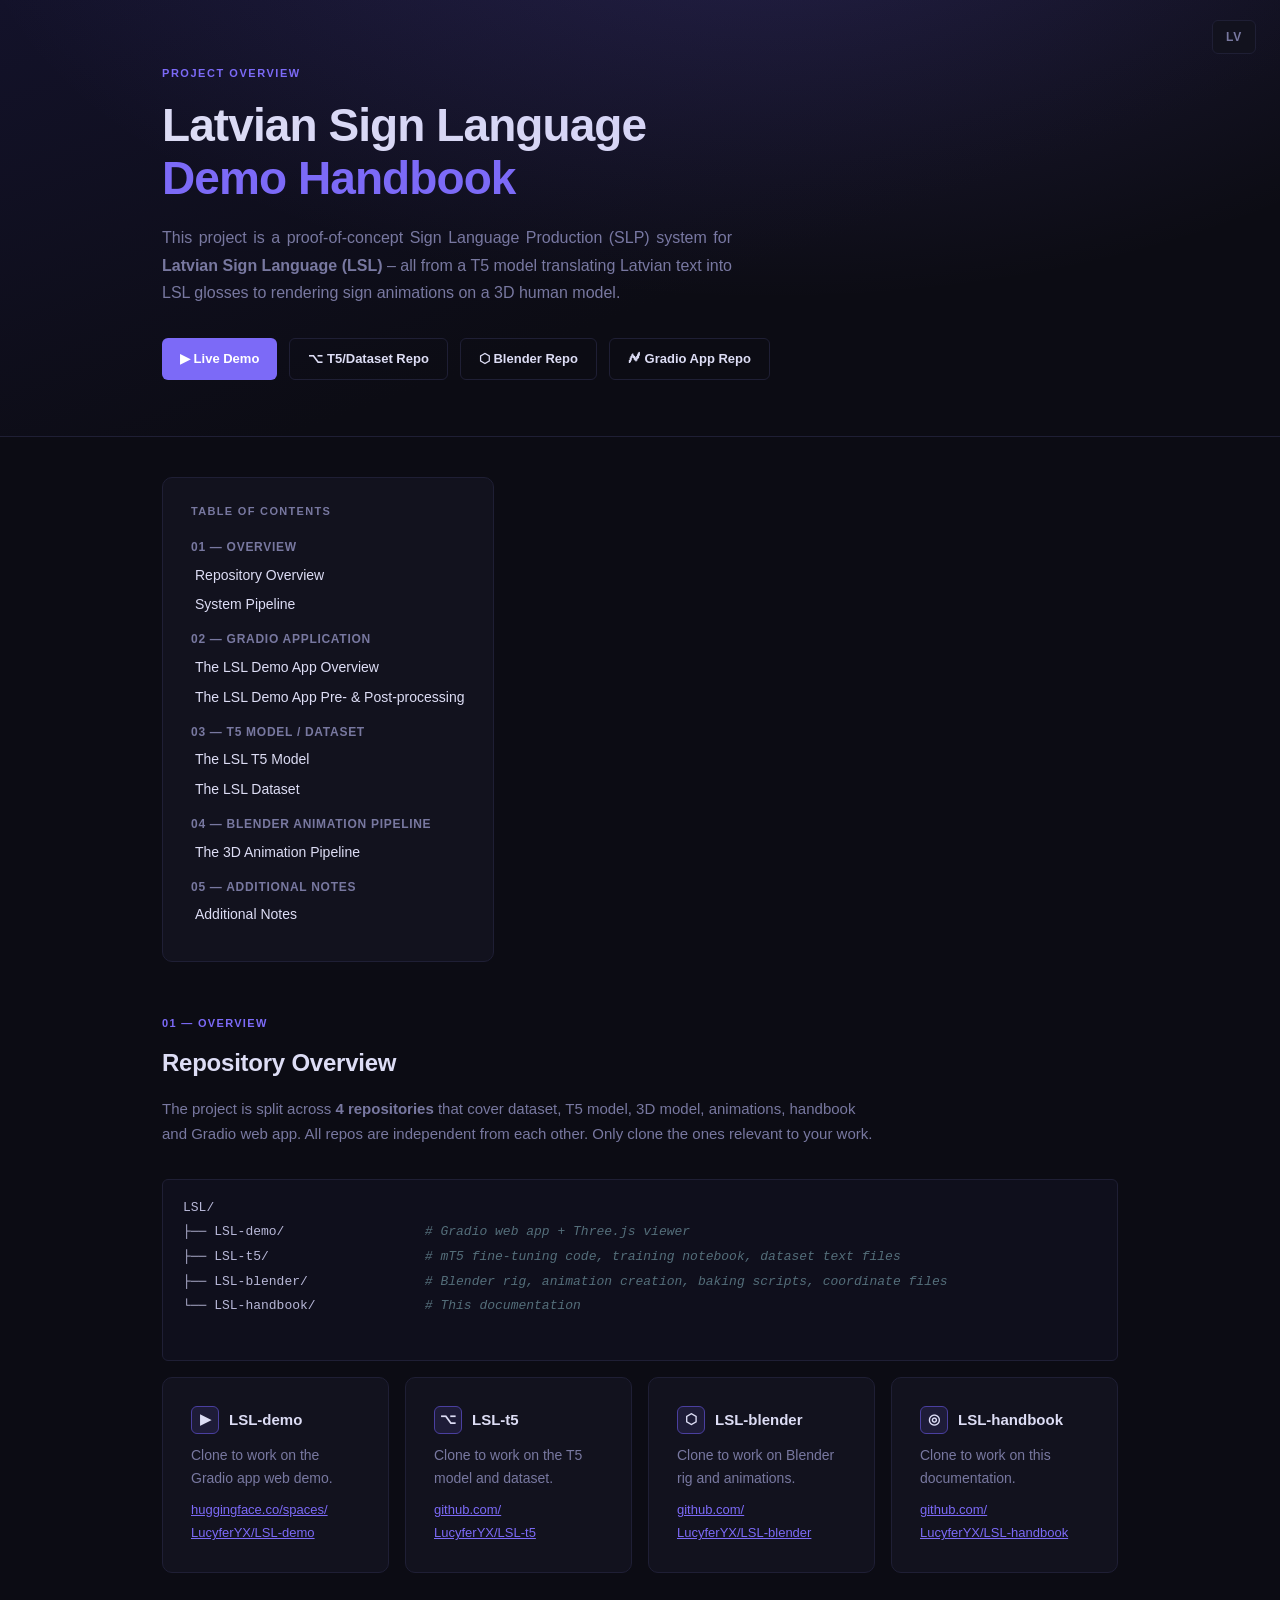
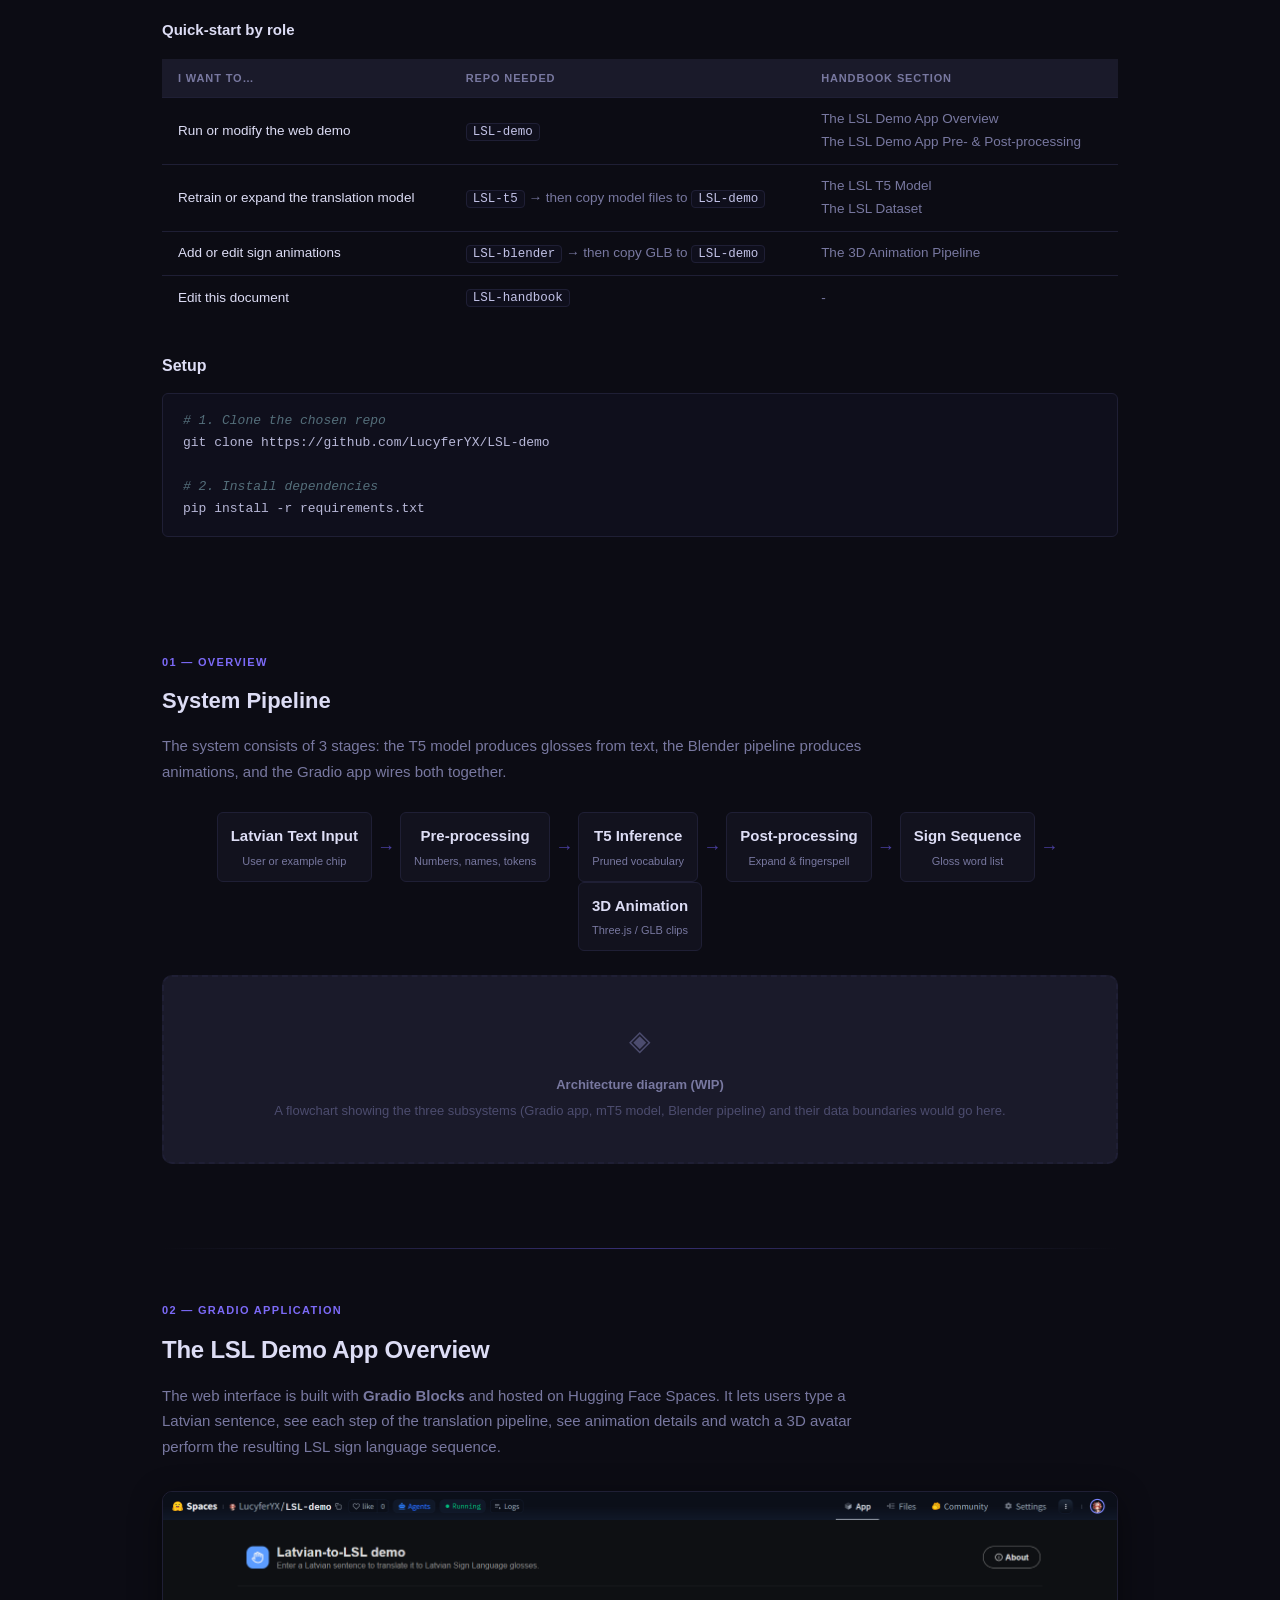
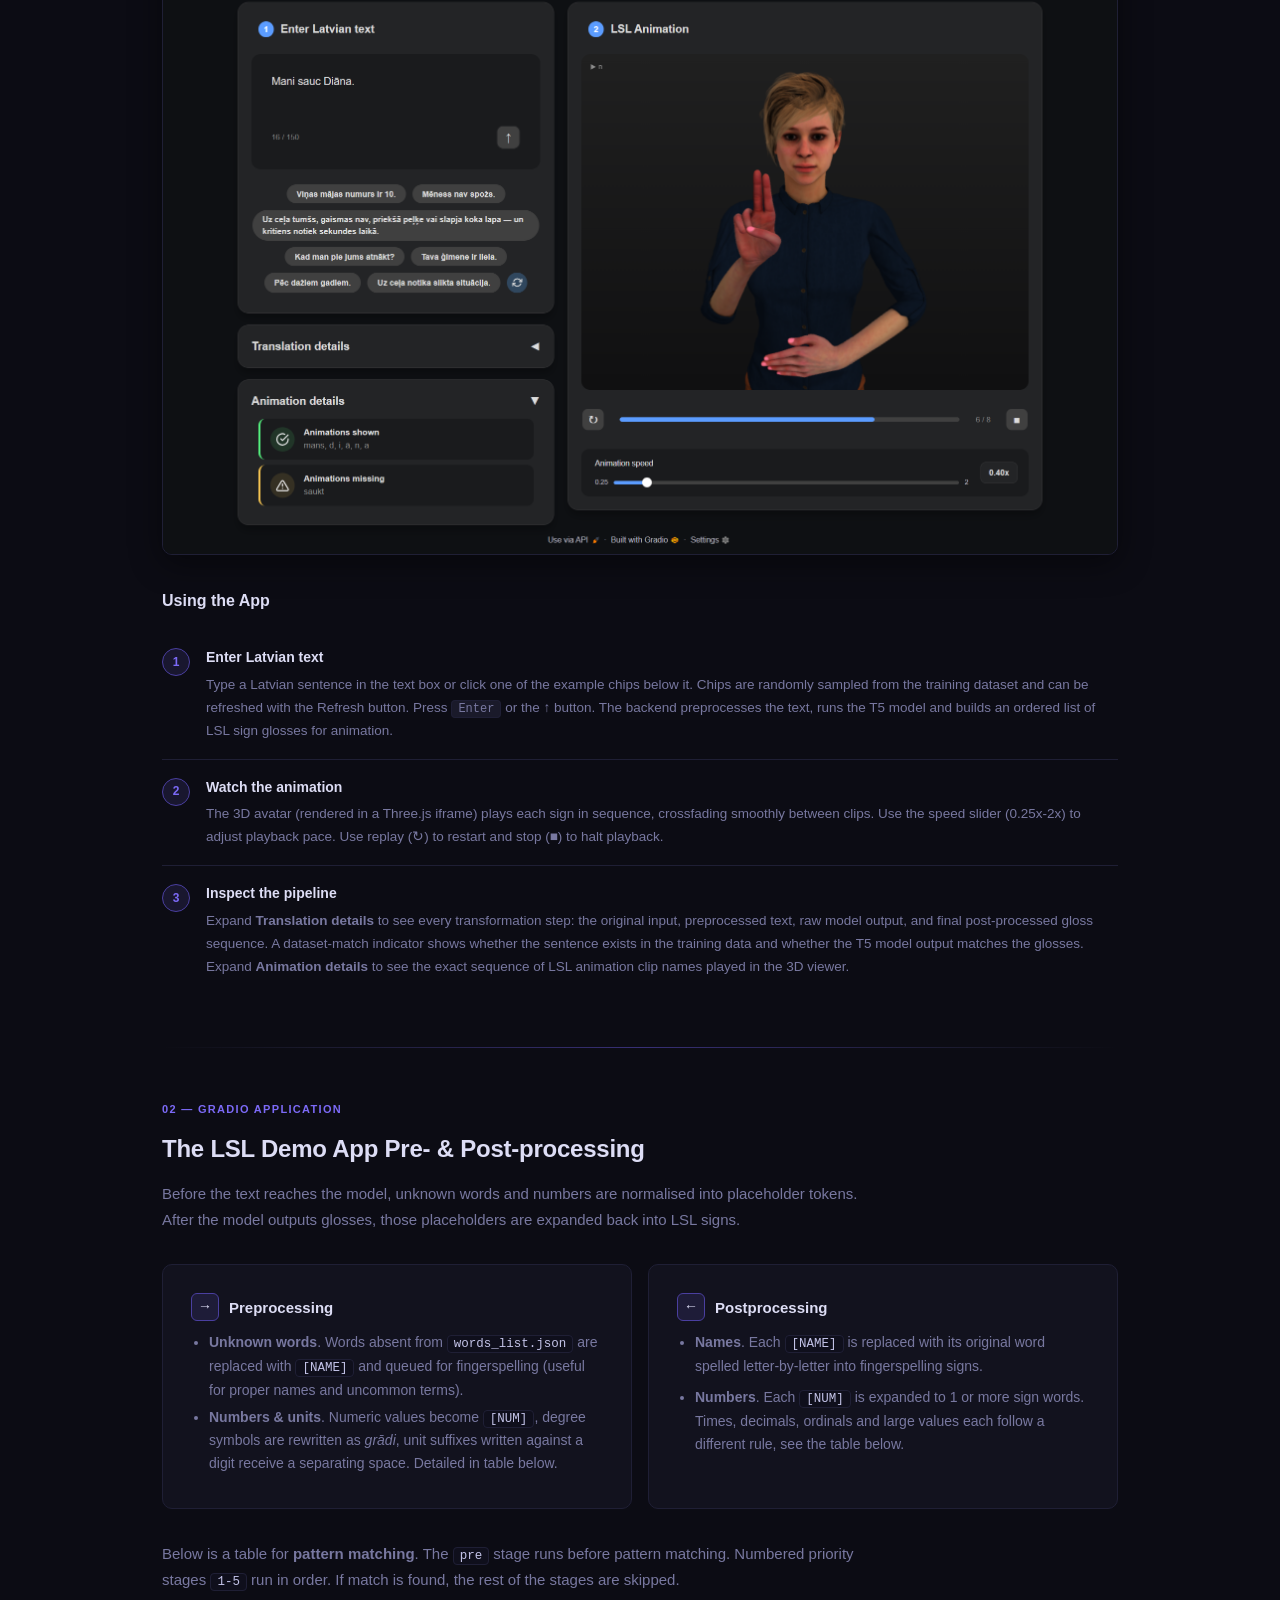
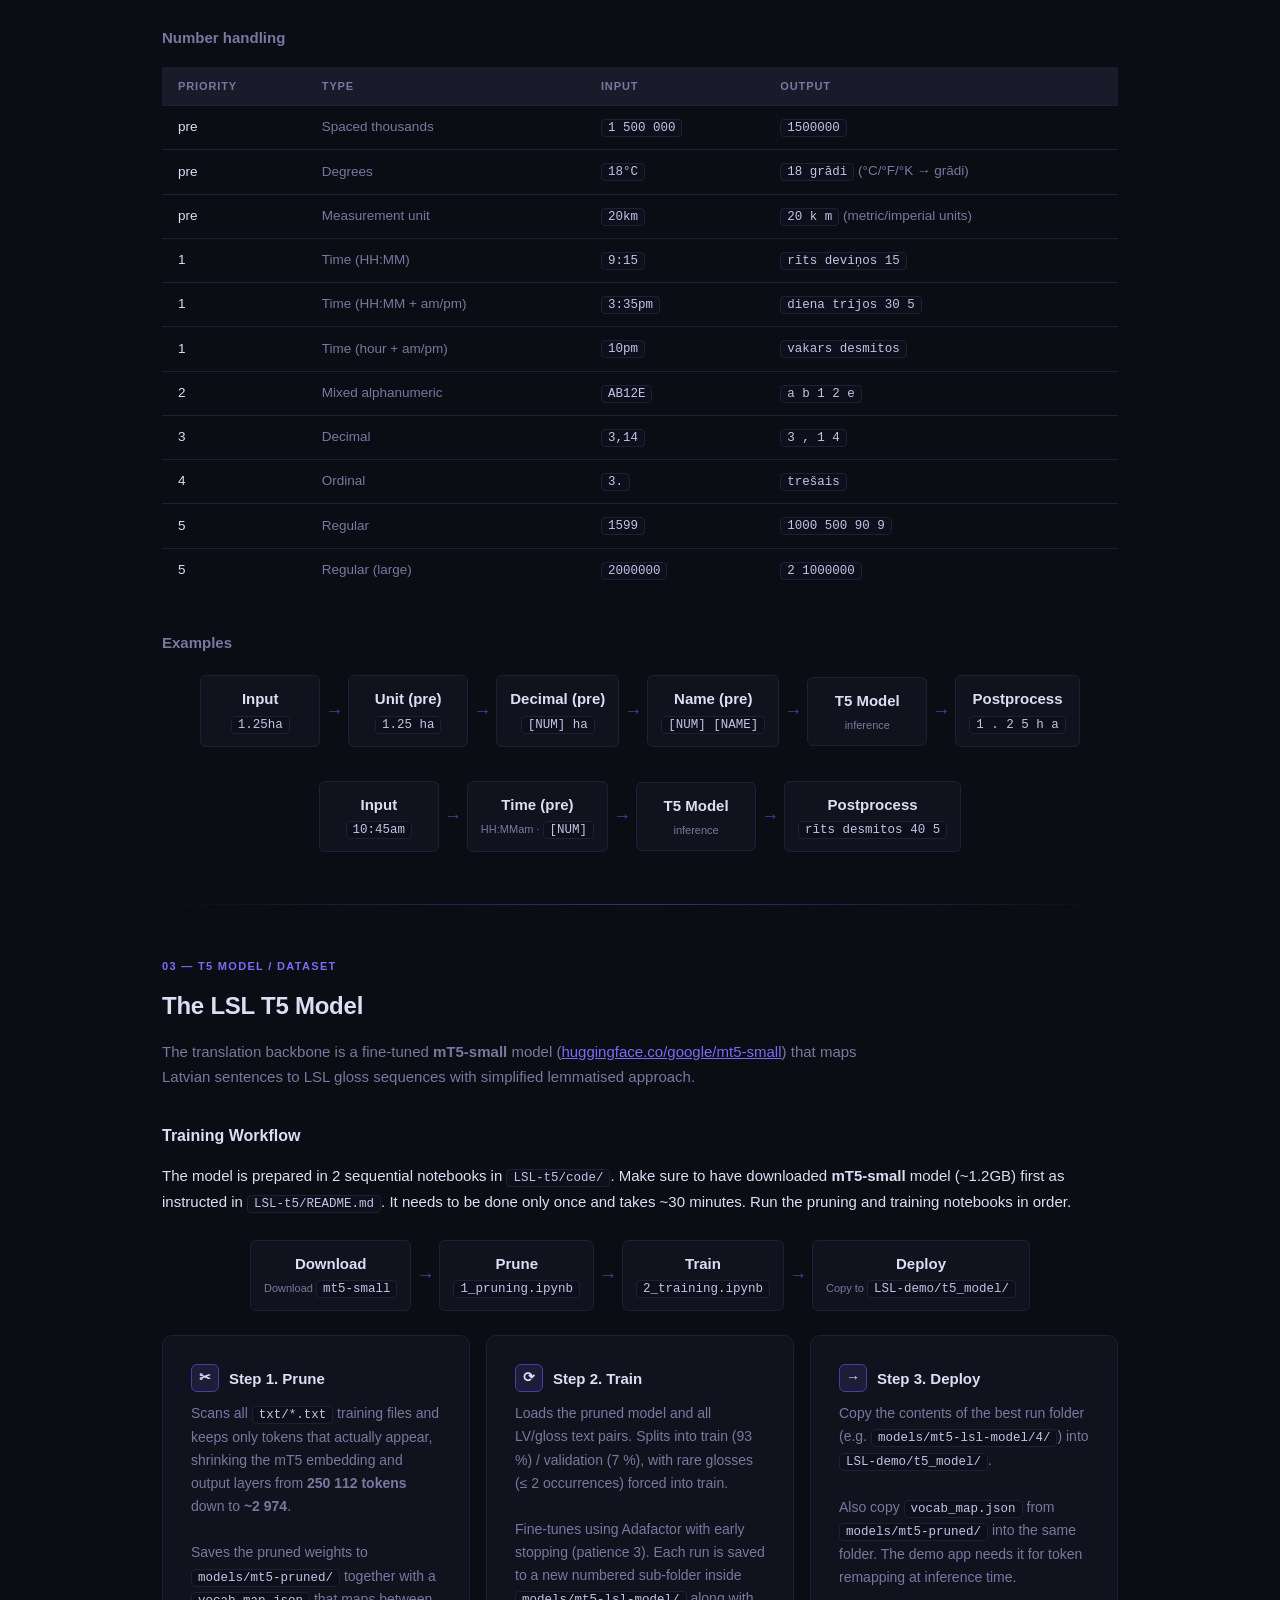
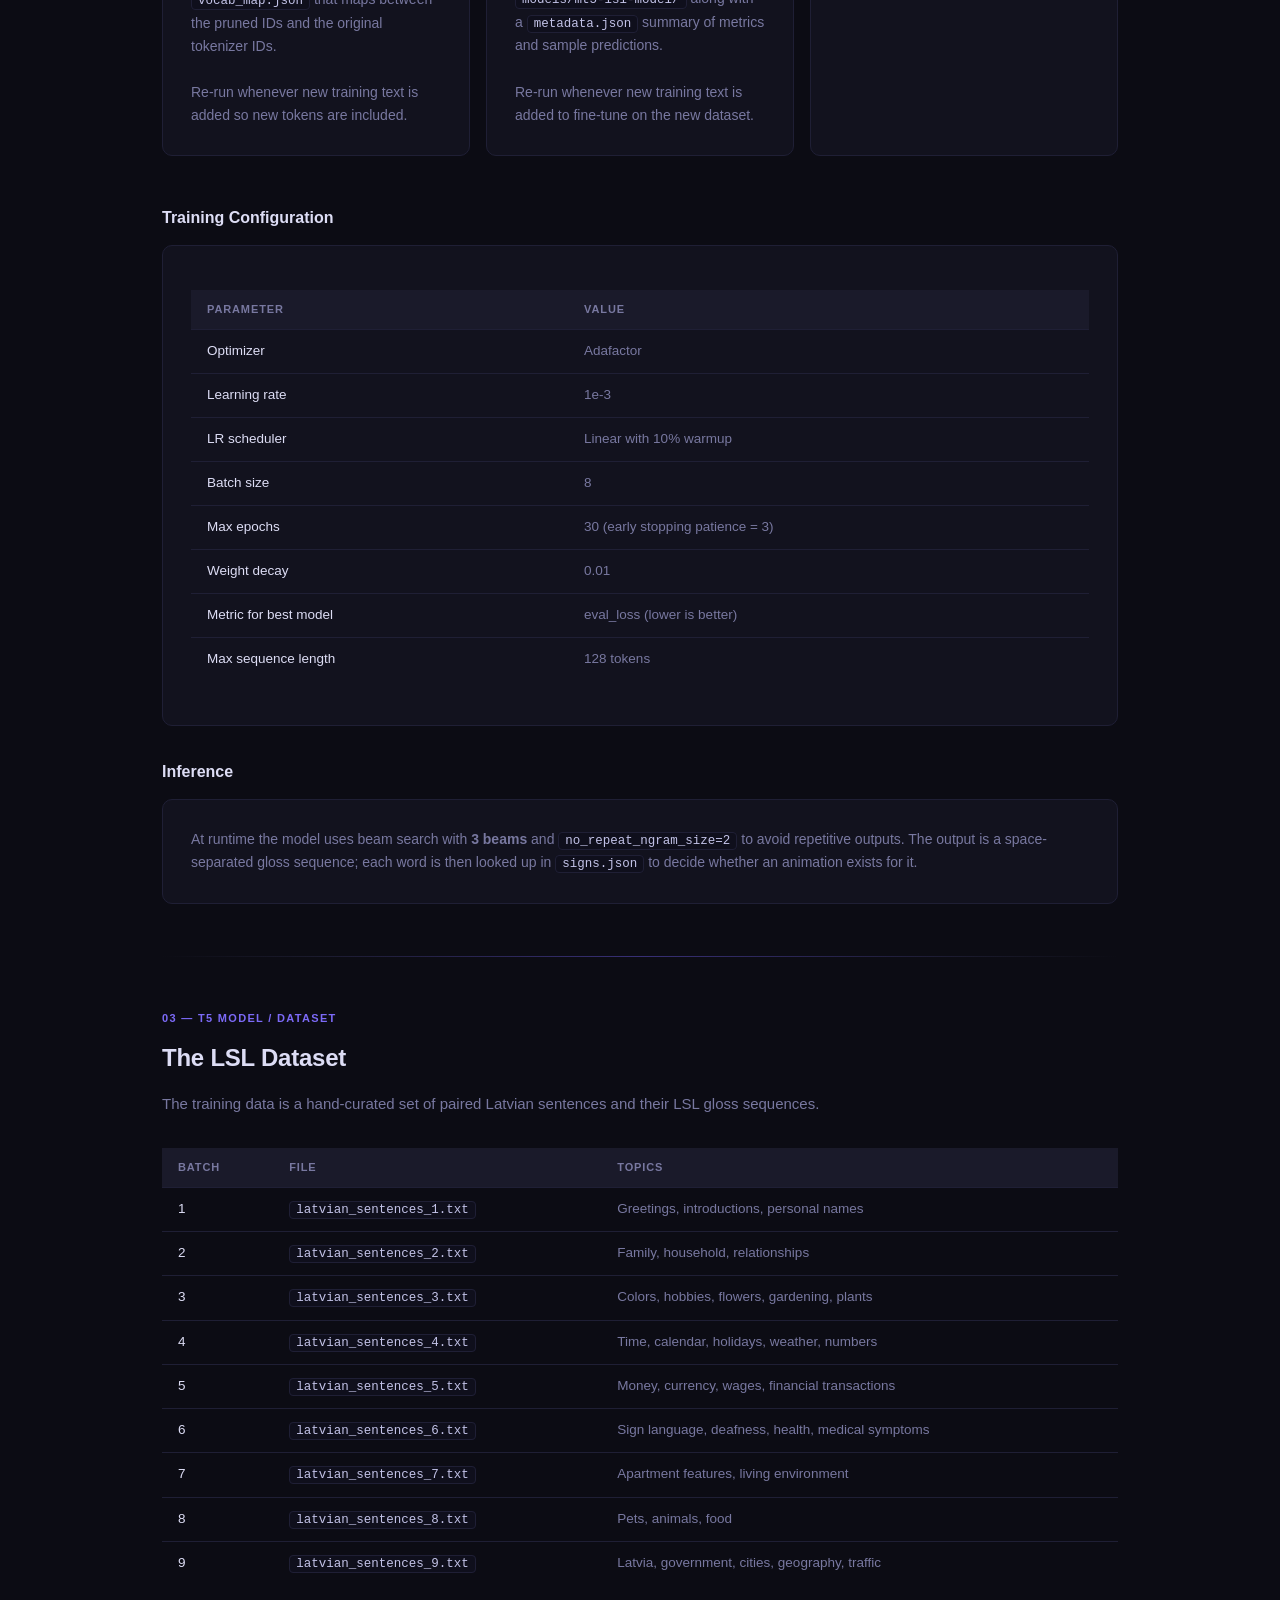
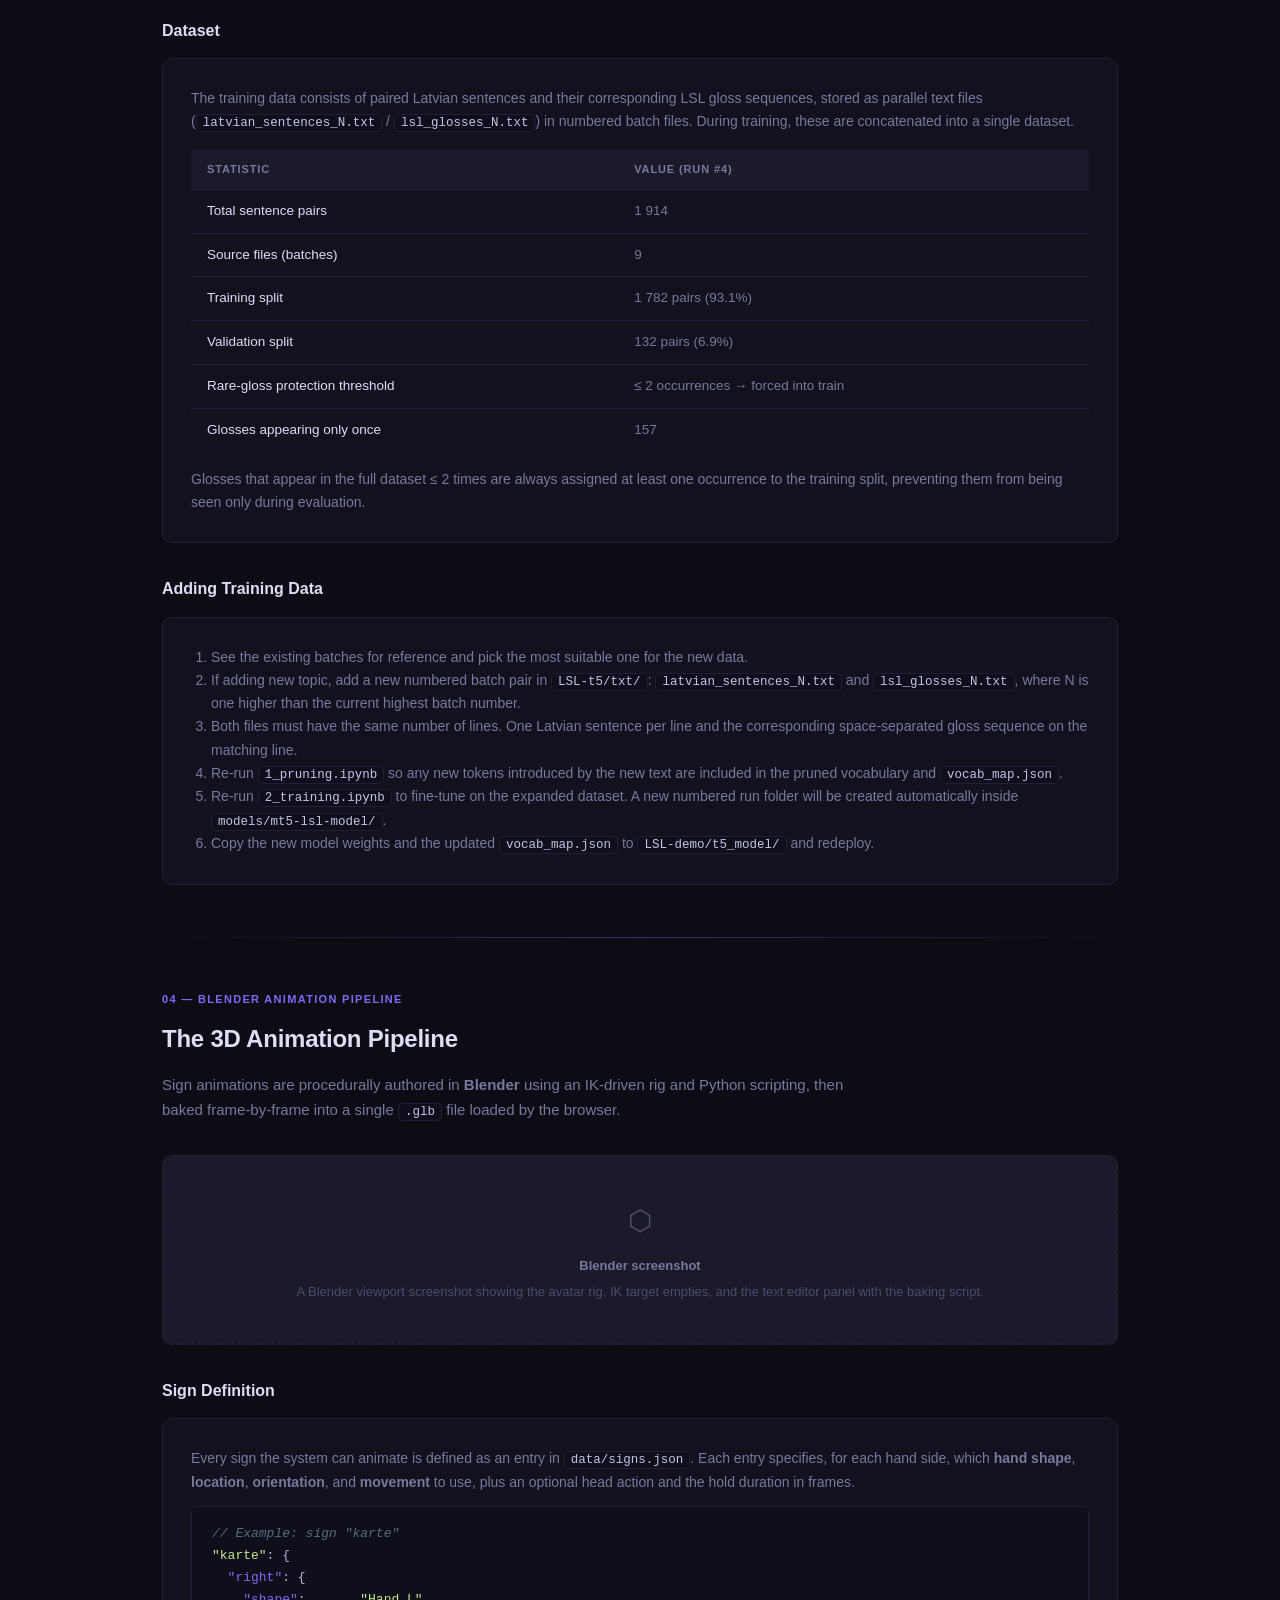
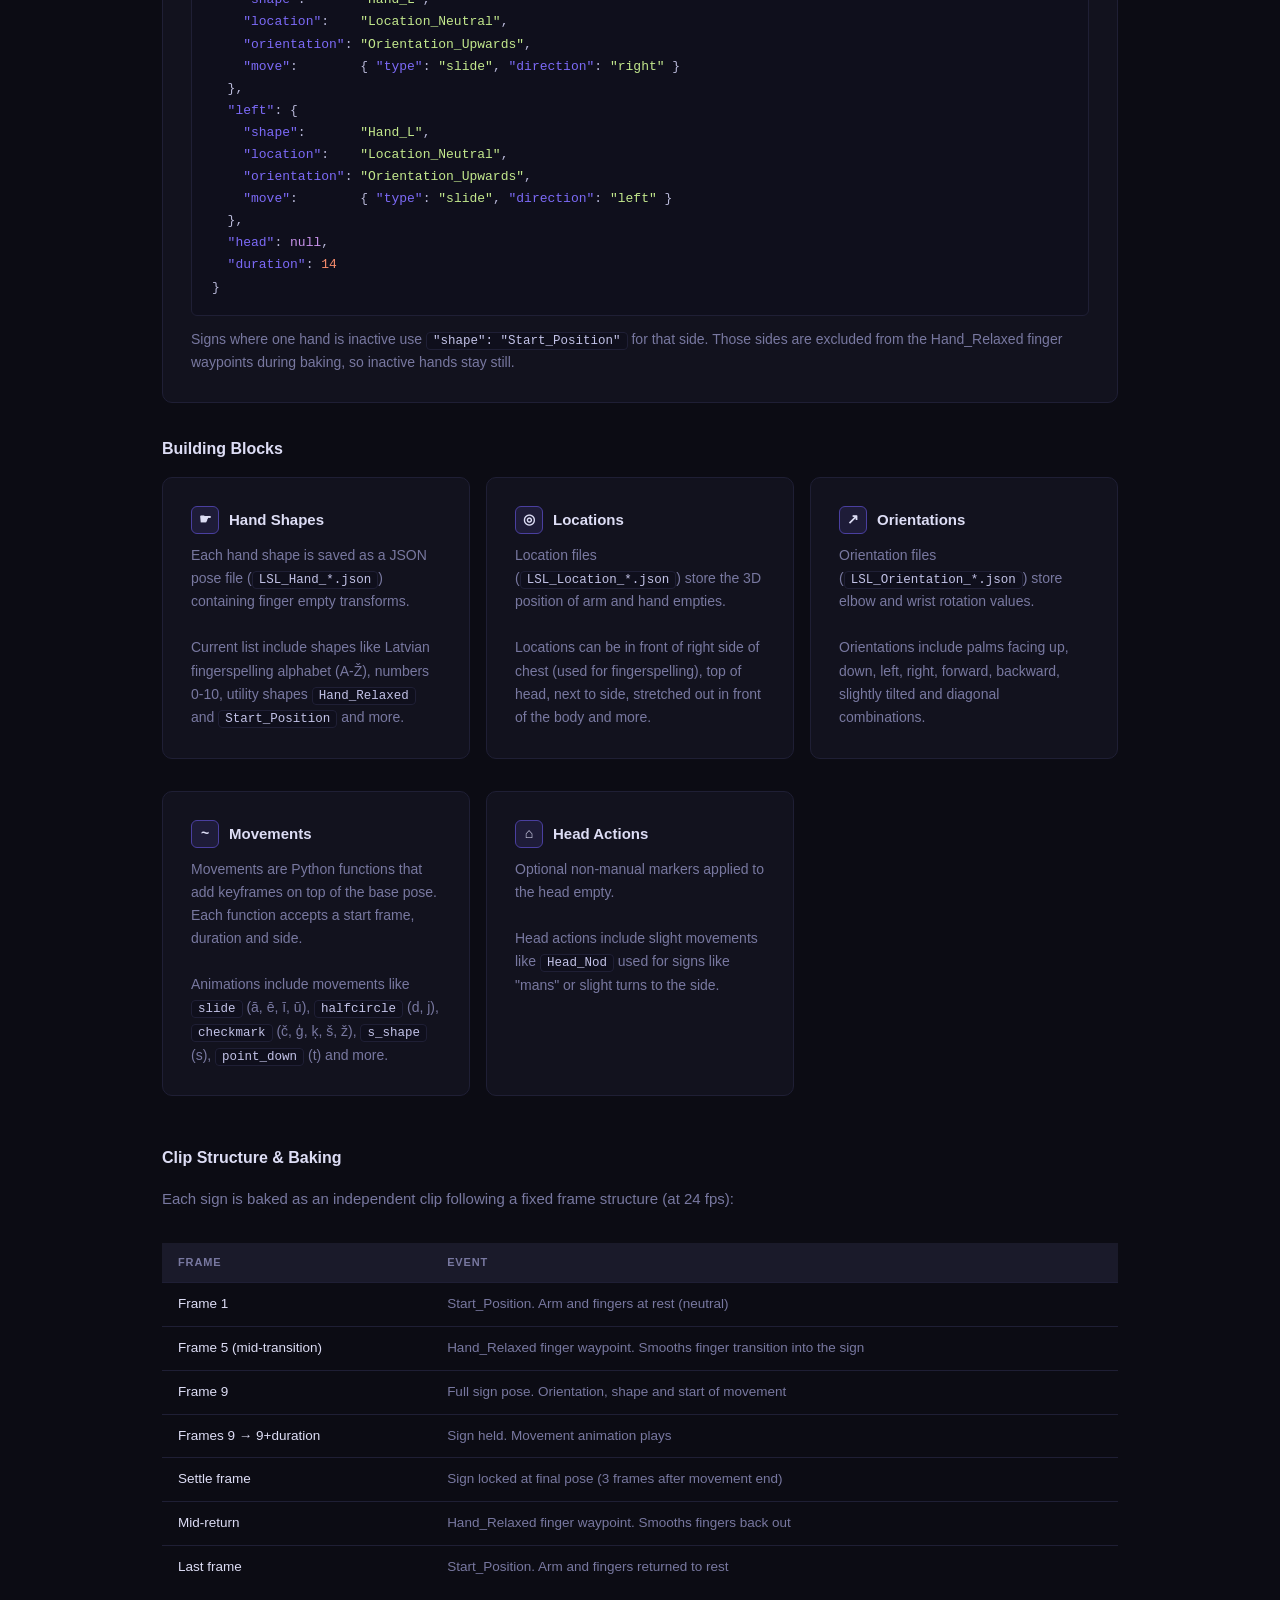
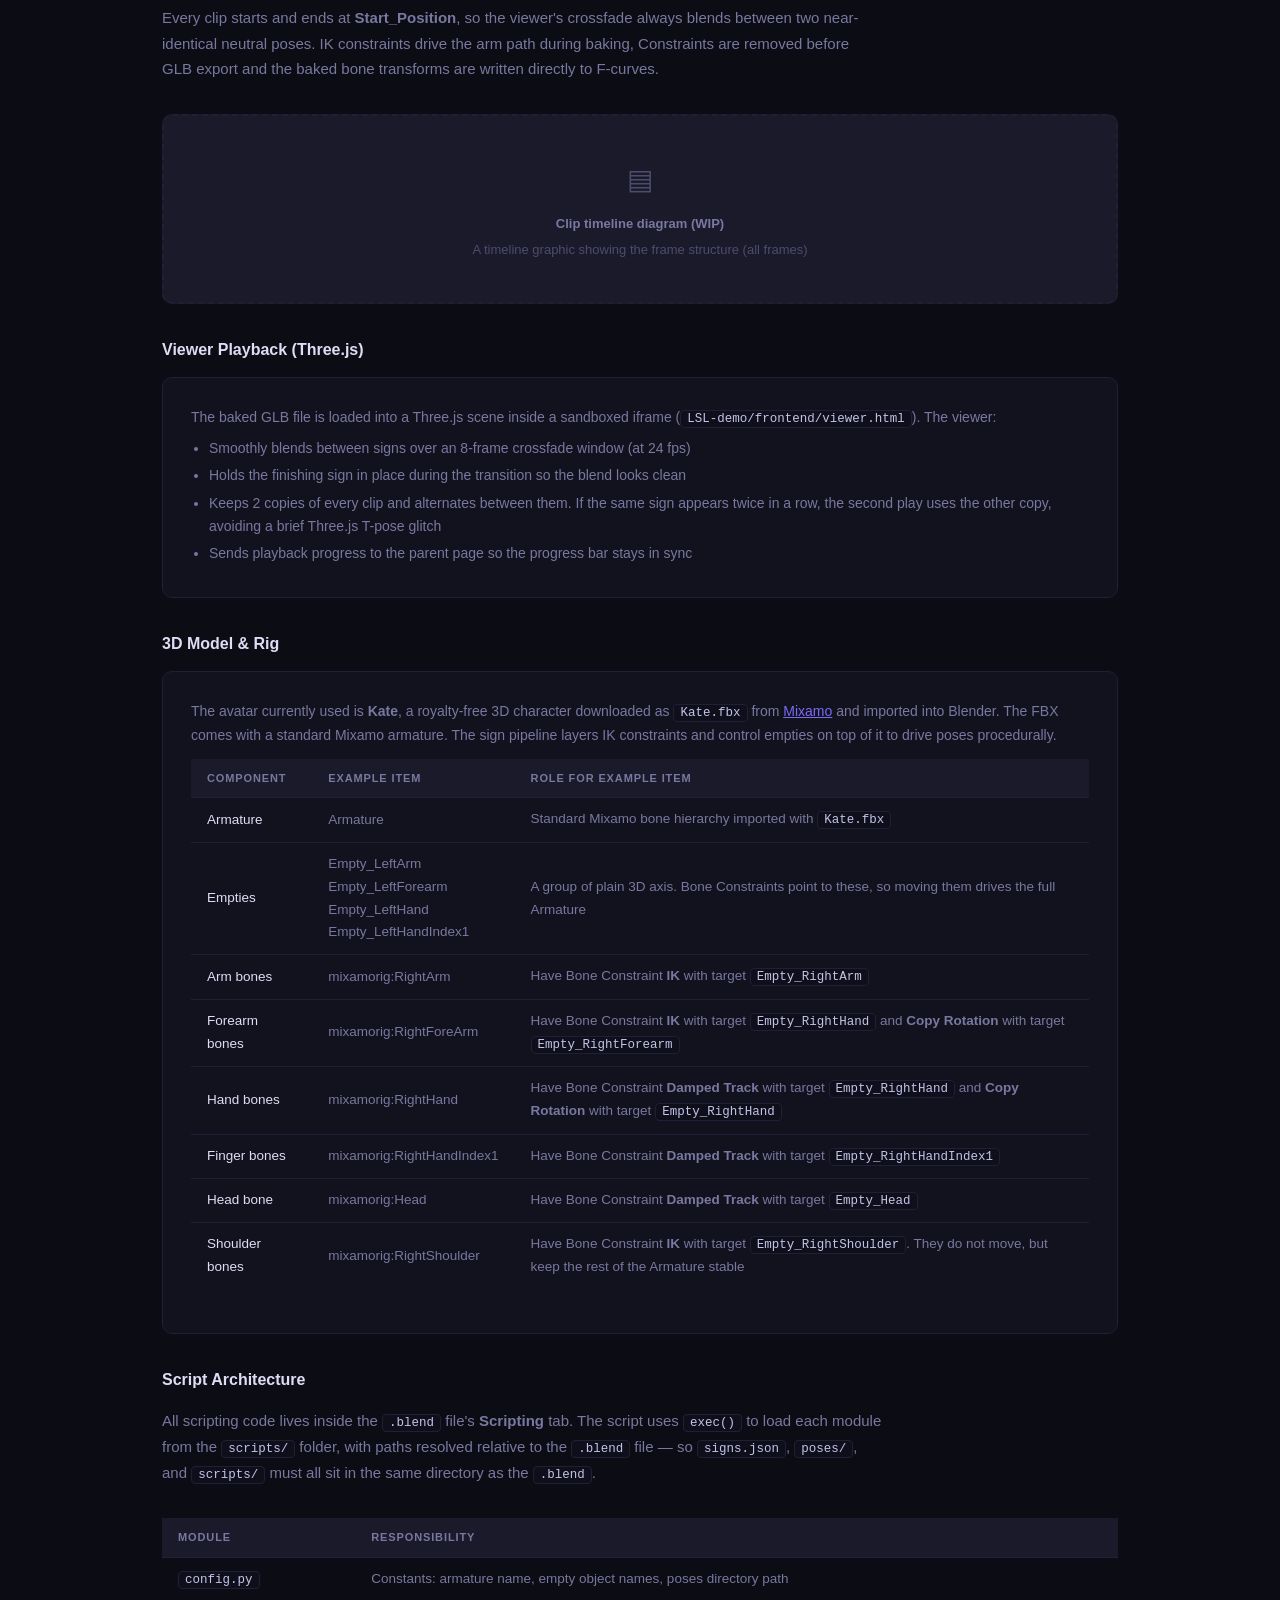
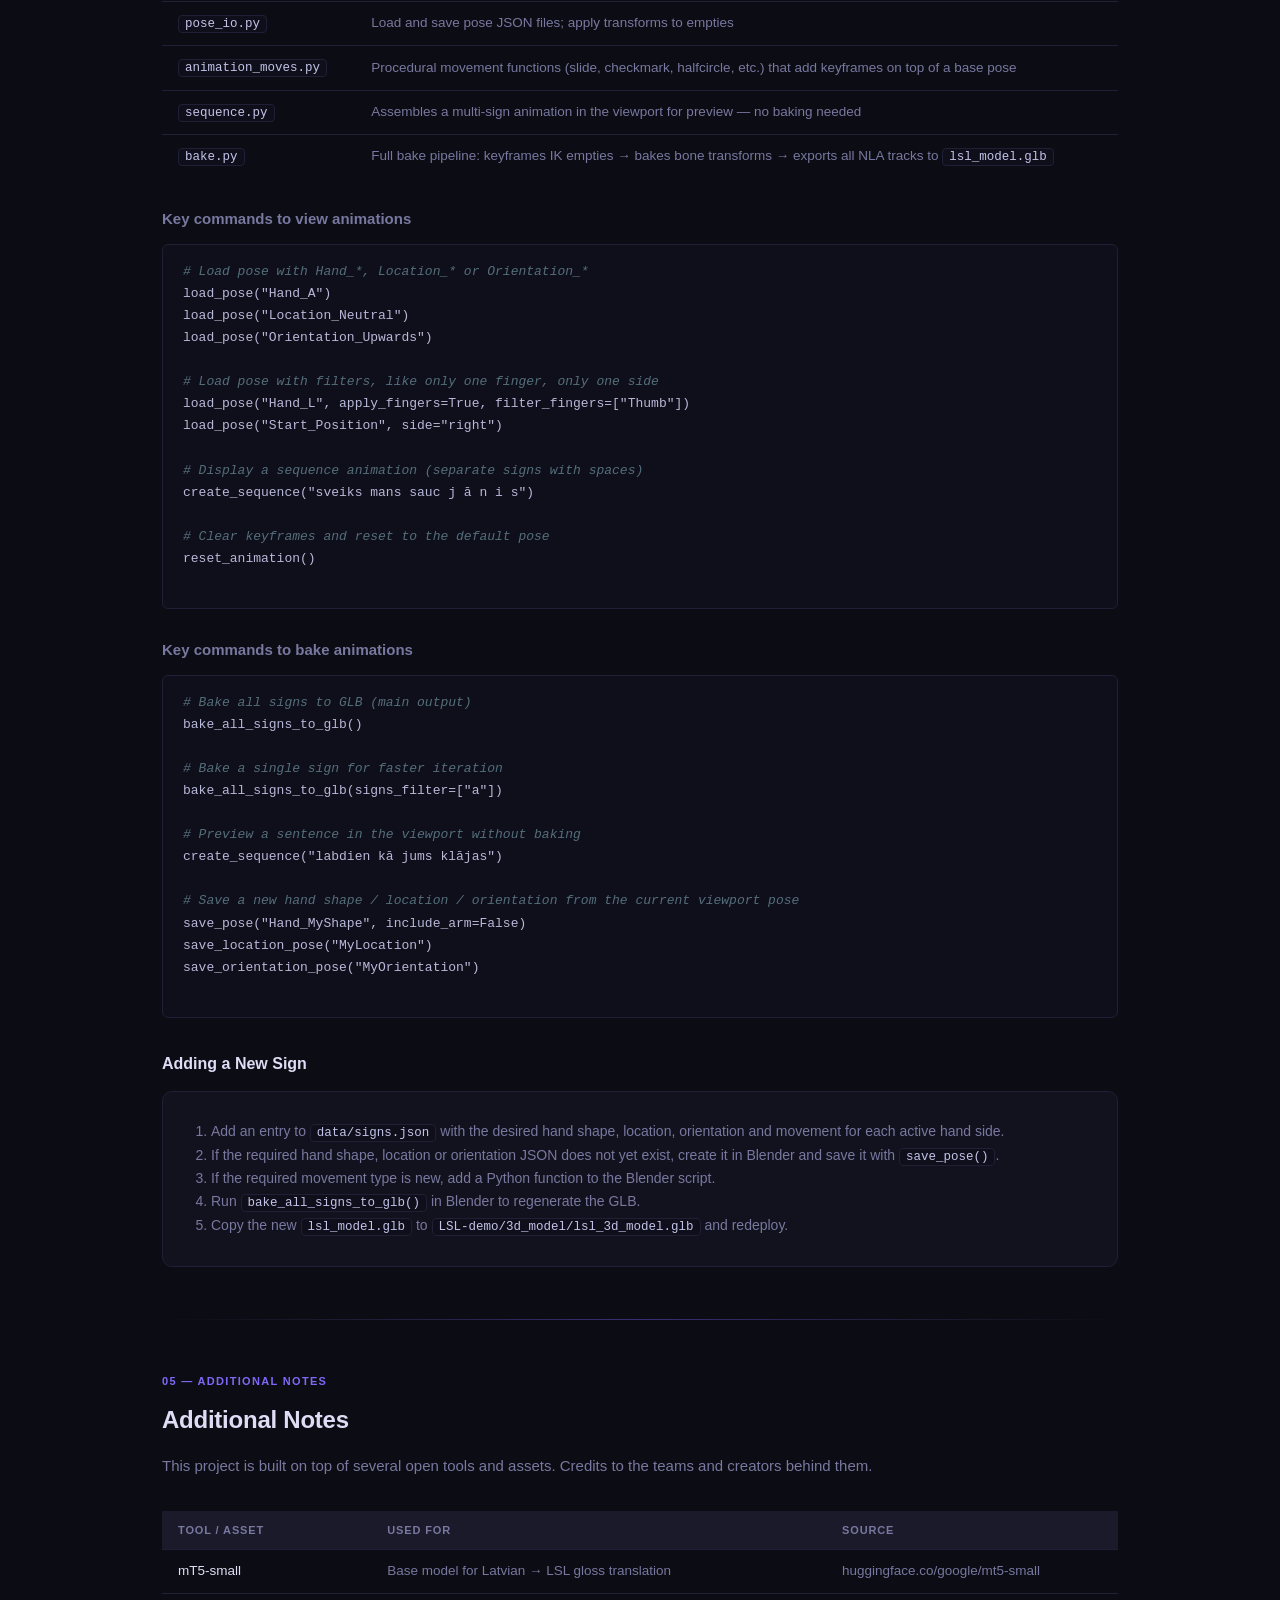
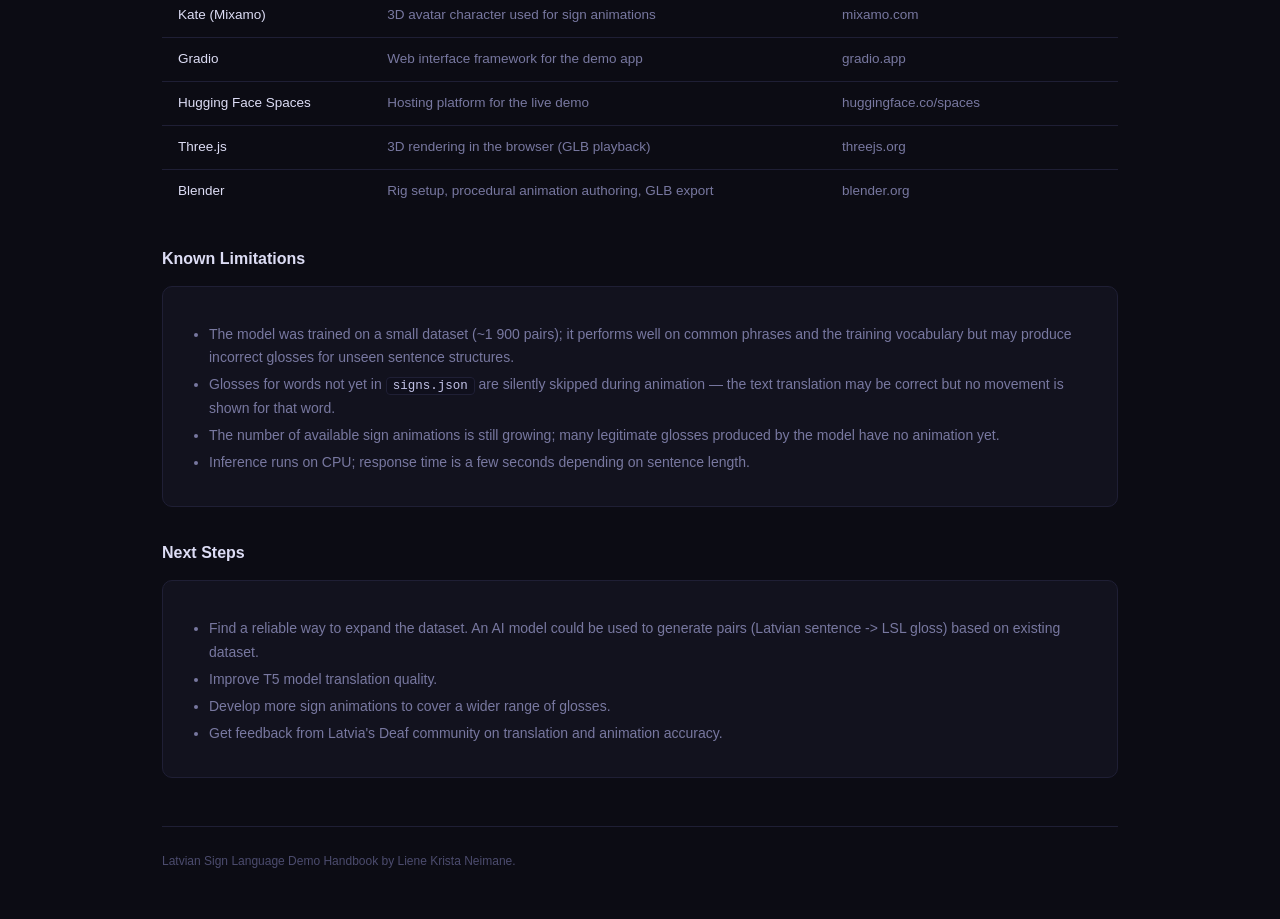
==== commit 73dcc57e: "New LV file, new translations, slight CSS width adjustment" ====
--- a/handbook-eng.html
+++ b/handbook-eng.html
@@ -8,14 +8,16 @@
 </head>
 <body>
 
+<div class="lang-switch"><a href="handbook-lv.html">LV</a></div>
+
 <!-- ═══════════════════════════════════════════════════════ HERO -->
 <div class="hero">
   <div class="page-wrap">
     <div class="hero-label">Project Overview</div>
     <h1>Latvian Sign Language<br><span>Demo Handbook</span></h1>
     <p class="hero-sub">
-      A complete working pipeline for <b>Latvian Sign Language (LSL) recreation</b>.
-      From T5 model translating Latvian text into LSL glosses, to rendering sign animations on a 3D human model.
+      This project is a proof-of-concept Sign Language Production (SLP) system for <b>Latvian Sign Language (LSL)</b>
+      &ndash; all from a T5 model translating Latvian text into LSL glosses to rendering sign animations on a 3D human model.
     </p>
     <div class="hero-links">
       <a class="btn btn-primary" href="https://huggingface.co/spaces/LucyferYX/LSL-demo" target="_blank">▶ Live Demo</a>
@@ -60,9 +62,9 @@
         </ul>
       </li>
       <li>
-        <span class="toc-section-label">05 — Acknowledgements</span>
+        <span class="toc-section-label">05 — Additional Notes</span>
         <ul class="toc-sublist">
-          <li><a href="#acknowledgements">Acknowledgements</a></li>
+          <li><a href="#acknowledgements">Additional Notes</a></li>
         </ul>
       </li>
     </ul>
@@ -113,12 +115,12 @@
     <h3 class="section-h3-sm">Quick-start by role</h3>
     <div class="table-wrap">
       <table>
-        <thead><tr><th>I want to…</th><th>Repo needed</th><th>Section</th></tr></thead>
+        <thead><tr><th>I want to…</th><th>Repo needed</th><th>Handbook section</th></tr></thead>
         <tbody>
-          <tr><td>Run or modify the web demo</td><td><code>LSL-demo</code></td><td><a href="#app">The LSL Demo App</a></td></tr>
-          <tr><td>Retrain or expand the translation model</td><td><code>LSL-t5</code> → then copy model files to <code>LSL-demo</code></td><td><a href="#model">The LSL T5 Model</a> &amp; <a href="#dataset">The LSL Dataset</a></td></tr>
+          <tr><td>Run or modify the web demo</td><td><code>LSL-demo</code></td><td><a href="#app">The LSL Demo App Overview</a><br><a href="#prepost">The LSL Demo App Pre- &amp; Post-processing</a></td></tr>
+          <tr><td>Retrain or expand the translation model</td><td><code>LSL-t5</code> → then copy model files to <code>LSL-demo</code></td><td><a href="#model">The LSL T5 Model</a><br><a href="#dataset">The LSL Dataset</a></td></tr>
           <tr><td>Add or edit sign animations</td><td><code>LSL-blender</code> → then copy GLB to <code>LSL-demo</code></td><td><a href="#animations">The 3D Animation Pipeline</a></td></tr>
-          <tr><td>Edit this document</td><td><code>LSL-handbook</code></td><td><a href="#handbook">Handbook</a></td></tr>
+          <tr><td>Edit this document</td><td><code>LSL-handbook</code></td><td>-</a></td></tr>
         </tbody>
       </table>
     </div>
@@ -133,37 +135,38 @@
 
 
   <!-- ═══════════════════════════════════════════════════ PIPELINE -->
-  <div class="pipeline-section" id="pipeline">
-    <div class="section-label">01 — Overview</div>
-    <h2>System Pipeline</h2>
-    <p>
-      The system consists of 3 stages:
-      the T5 model produces glosses from text, the Blender pipeline produces animations,
-      and the Gradio app wires both together.
-    </p>
-
-    <div class="flow">
-      <div class="flow-step">Latvian Text Input<small>User or example chip</small></div>
-      <div class="flow-arrow">→</div>
-      <div class="flow-step">Pre-processing<small>Numbers, names, tokens</small></div>
-      <div class="flow-arrow">→</div>
-      <div class="flow-step">T5 Inference<small>Pruned vocabulary</small></div>
-      <div class="flow-arrow">→</div>
-      <div class="flow-step">Post-processing<small>Expand &amp; fingerspell</small></div>
-      <div class="flow-arrow">→</div>
-      <div class="flow-step">Sign Sequence<small>Gloss word list</small></div>
-      <div class="flow-arrow">→</div>
-      <div class="flow-step">3D Animation<small>Three.js / GLB clips</small></div>
-    </div>
-
-    <div class="img-placeholder" style="margin-top:24px;">
-      <span class="ph-icon">◈</span>
-      <strong>Architecture diagram (WIP)</strong>
-      A flowchart showing the three subsystems (Gradio app, mT5 model, Blender pipeline)
-      and their data boundaries would go here.
-    </div>
-  </div>
-
+  <section id="pipeline">
+    <div class="pipeline-section" id="pipeline">
+      <div class="section-label">01 — Overview</div>
+      <h2>System Pipeline</h2>
+      <p>
+        The system consists of 3 stages:
+        the T5 model produces glosses from text, the Blender pipeline produces animations,
+        and the Gradio app wires both together.
+      </p>
+
+      <div class="flow">
+        <div class="flow-step">Latvian Text Input<small>User or example chip</small></div>
+        <div class="flow-arrow">→</div>
+        <div class="flow-step">Pre-processing<small>Numbers, names, tokens</small></div>
+        <div class="flow-arrow">→</div>
+        <div class="flow-step">T5 Inference<small>Pruned vocabulary</small></div>
+        <div class="flow-arrow">→</div>
+        <div class="flow-step">Post-processing<small>Expand &amp; fingerspell</small></div>
+        <div class="flow-arrow">→</div>
+        <div class="flow-step">Sign Sequence<small>Gloss word list</small></div>
+        <div class="flow-arrow">→</div>
+        <div class="flow-step">3D Animation<small>Three.js / GLB clips</small></div>
+      </div>
+
+      <div class="img-placeholder" style="margin-top:24px;">
+        <span class="ph-icon">◈</span>
+        <strong>Architecture diagram (WIP)</strong>
+        A flowchart showing the three subsystems (Gradio app, mT5 model, Blender pipeline)
+        and their data boundaries would go here.
+      </div>
+    </div>
+  </section>
 
   <div class="section-sep"></div>
 
@@ -189,9 +192,8 @@
           <strong>Enter Latvian text</strong>
           <p>Type a Latvian sentence in the text box or click one of the example chips below it.
           Chips are randomly sampled from the training dataset and can be refreshed with the Refresh button.
-          Press <kbd>Enter</kbd>
-          or the ↑ button. The backend preprocesses the text, runs the T5 model and builds an
-          ordered list of LSL sign glosses for animation.</p>
+          Press <kbd>Enter</kbd> or the ↑ button. The backend preprocesses the text, 
+          runs the T5 model and builds an ordered list of LSL sign glosses for animation.</p>
         </div>
       </li>
       <li>
@@ -386,6 +388,8 @@
     </div>
   </section>
 
+  <div class="section-sep"></div>
+
   <!-- ═══════════════════════════════════════════════════ DATASET -->
   <section id="dataset">
     <div class="section-label">03 — T5 Model / Dataset</div>
@@ -666,10 +670,10 @@
 
   <div class="section-sep"></div>
 
-  <!-- ═══════════════════════════════════════════════════ ACKNOWLEDGEMENTS -->
+  <!-- ═══════════════════════════════════════════════════ ADDITIONAL NOTES -->
   <section id="acknowledgements">
-    <div class="section-label">05 — Acknowledgements</div>
-    <h2>Acknowledgements</h2>
+    <div class="section-label">05 — Additional Notes</div>
+    <h2>Additional Notes</h2>
     <p class="lead">
       This project is built on top of several open tools and assets. Credits to the teams and creators behind them.
     </p>
--- a/styles.css
+++ b/styles.css
@@ -62,7 +62,7 @@
 .hero-sub {
   font-size: 16px;
   color: var(--text-muted);
-  max-width: 530px;
+  max-width: 570px;
   margin-bottom: 32px;
   text-align: justify;
 }
@@ -444,6 +444,33 @@
   margin: 8px 0 16px;
 }
 
+/* ── LANGUAGE SWITCHER ── */
+.lang-switch {
+  position: fixed;
+  top: 20px;
+  right: 24px;
+  z-index: 100;
+}
+.lang-switch a {
+  display: inline-flex;
+  align-items: center;
+  gap: 6px;
+  padding: 6px 13px;
+  border-radius: var(--radius-sm);
+  font-size: 12px;
+  font-weight: 600;
+  letter-spacing: 0.06em;
+  text-decoration: none;
+  color: var(--text-muted);
+  background: var(--surface);
+  border: 1px solid var(--border);
+  transition: color 0.15s, border-color 0.15s;
+}
+.lang-switch a:hover {
+  color: var(--accent);
+  border-color: var(--accent);
+}
+
 /* ── SCROLLBAR ── */
 ::-webkit-scrollbar { width: 6px; height: 6px; }
 ::-webkit-scrollbar-track { background: transparent; }
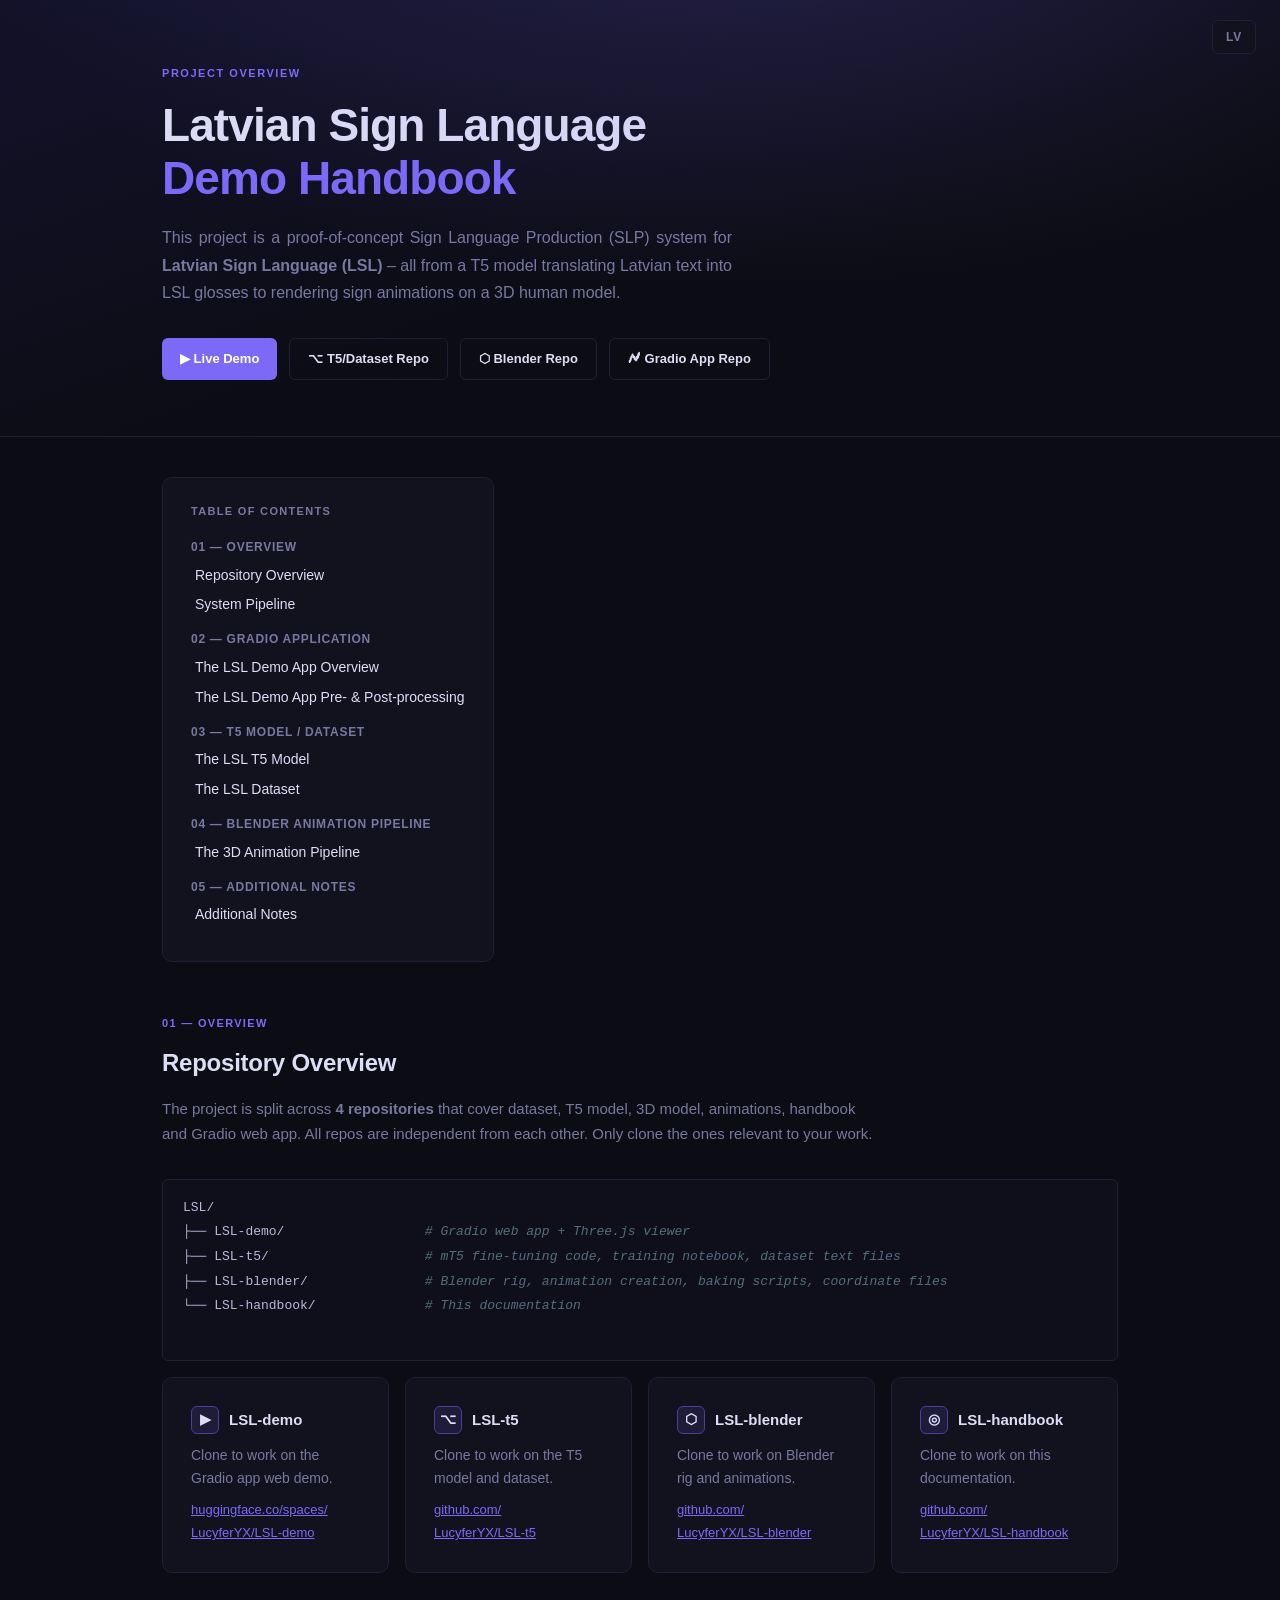
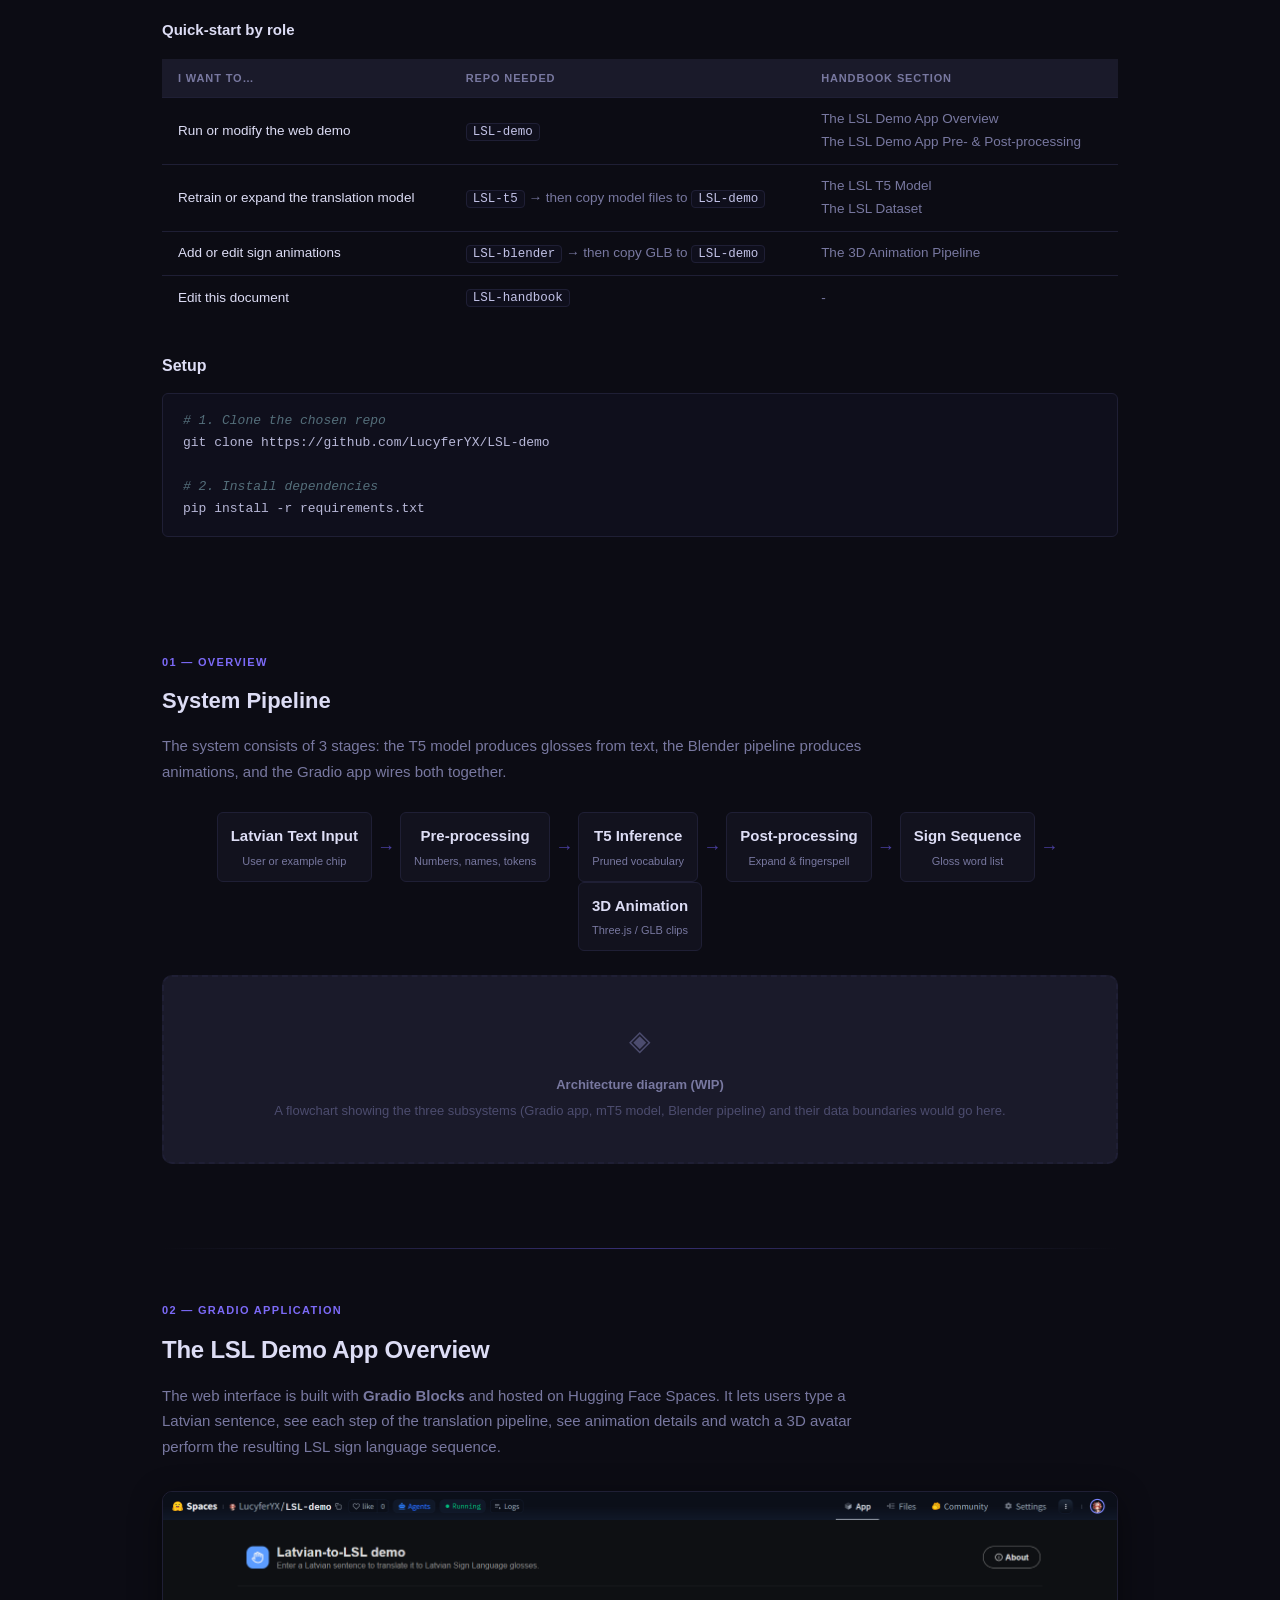
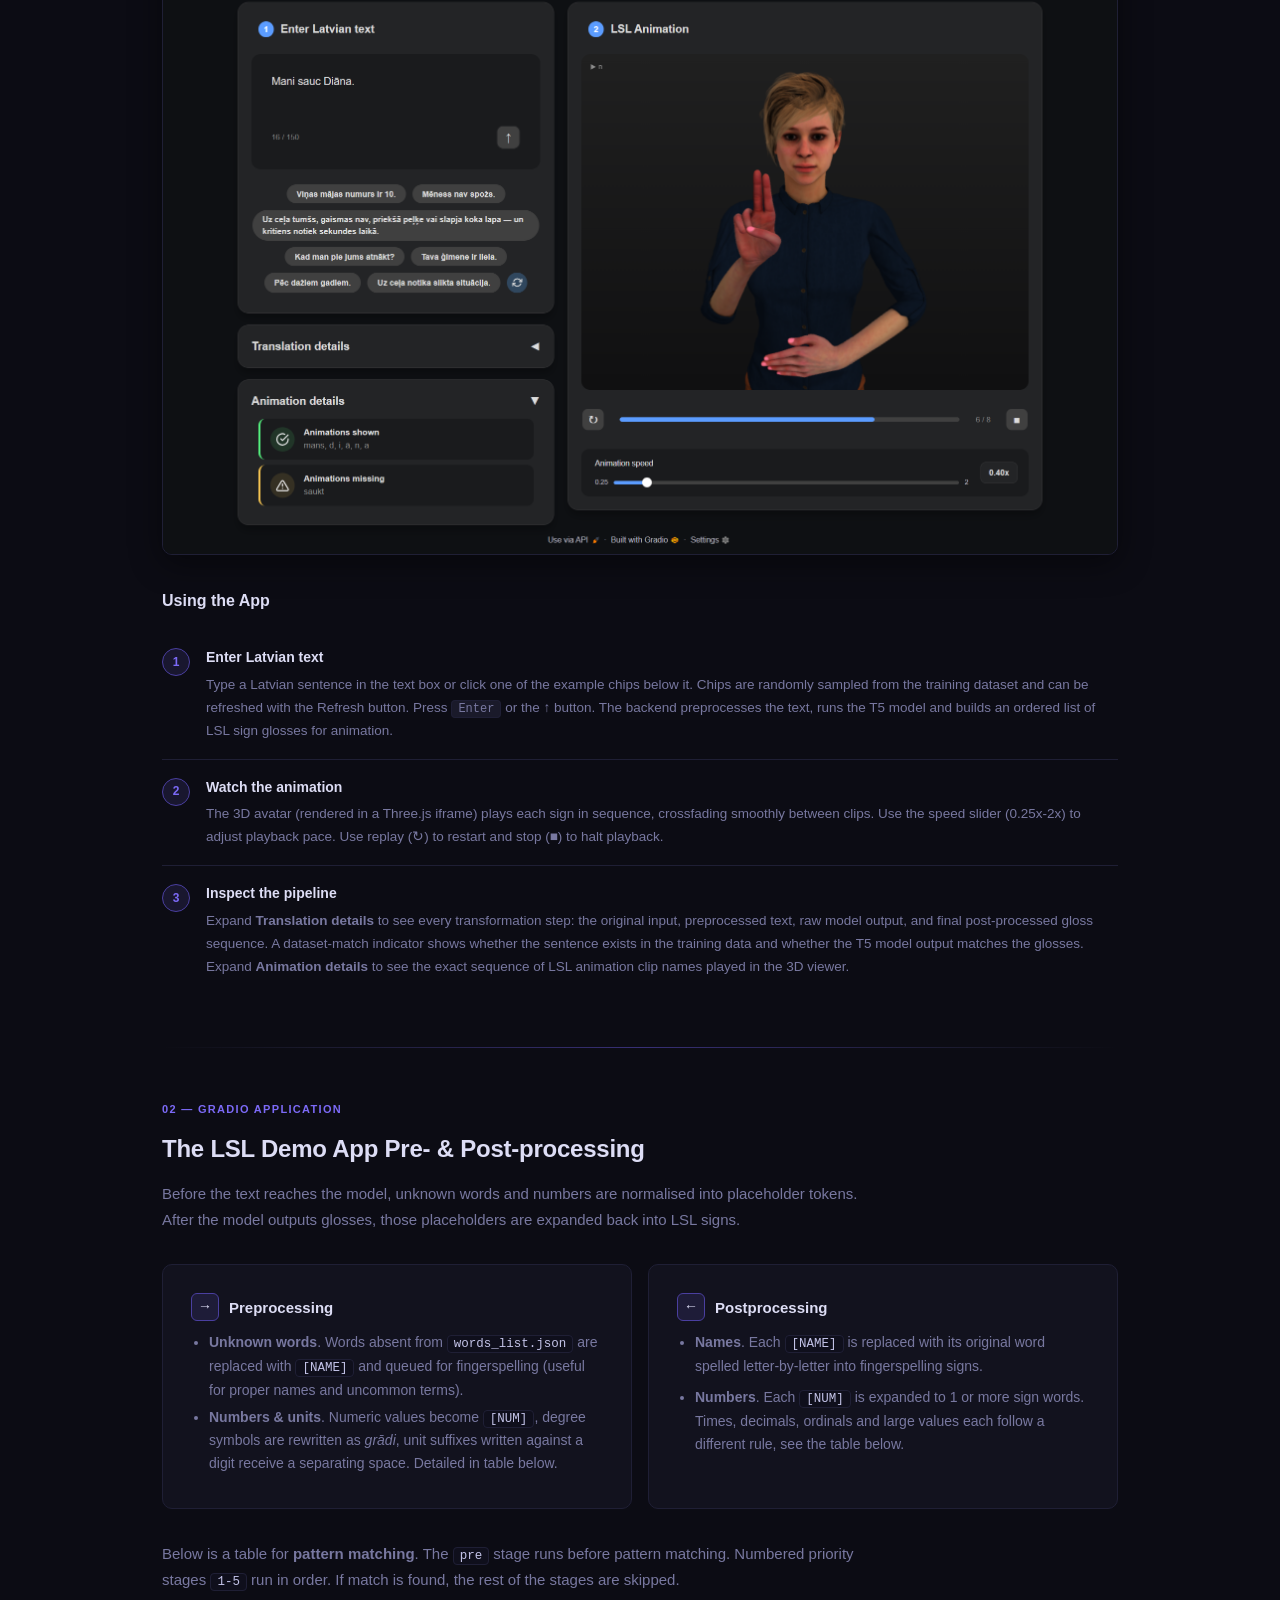
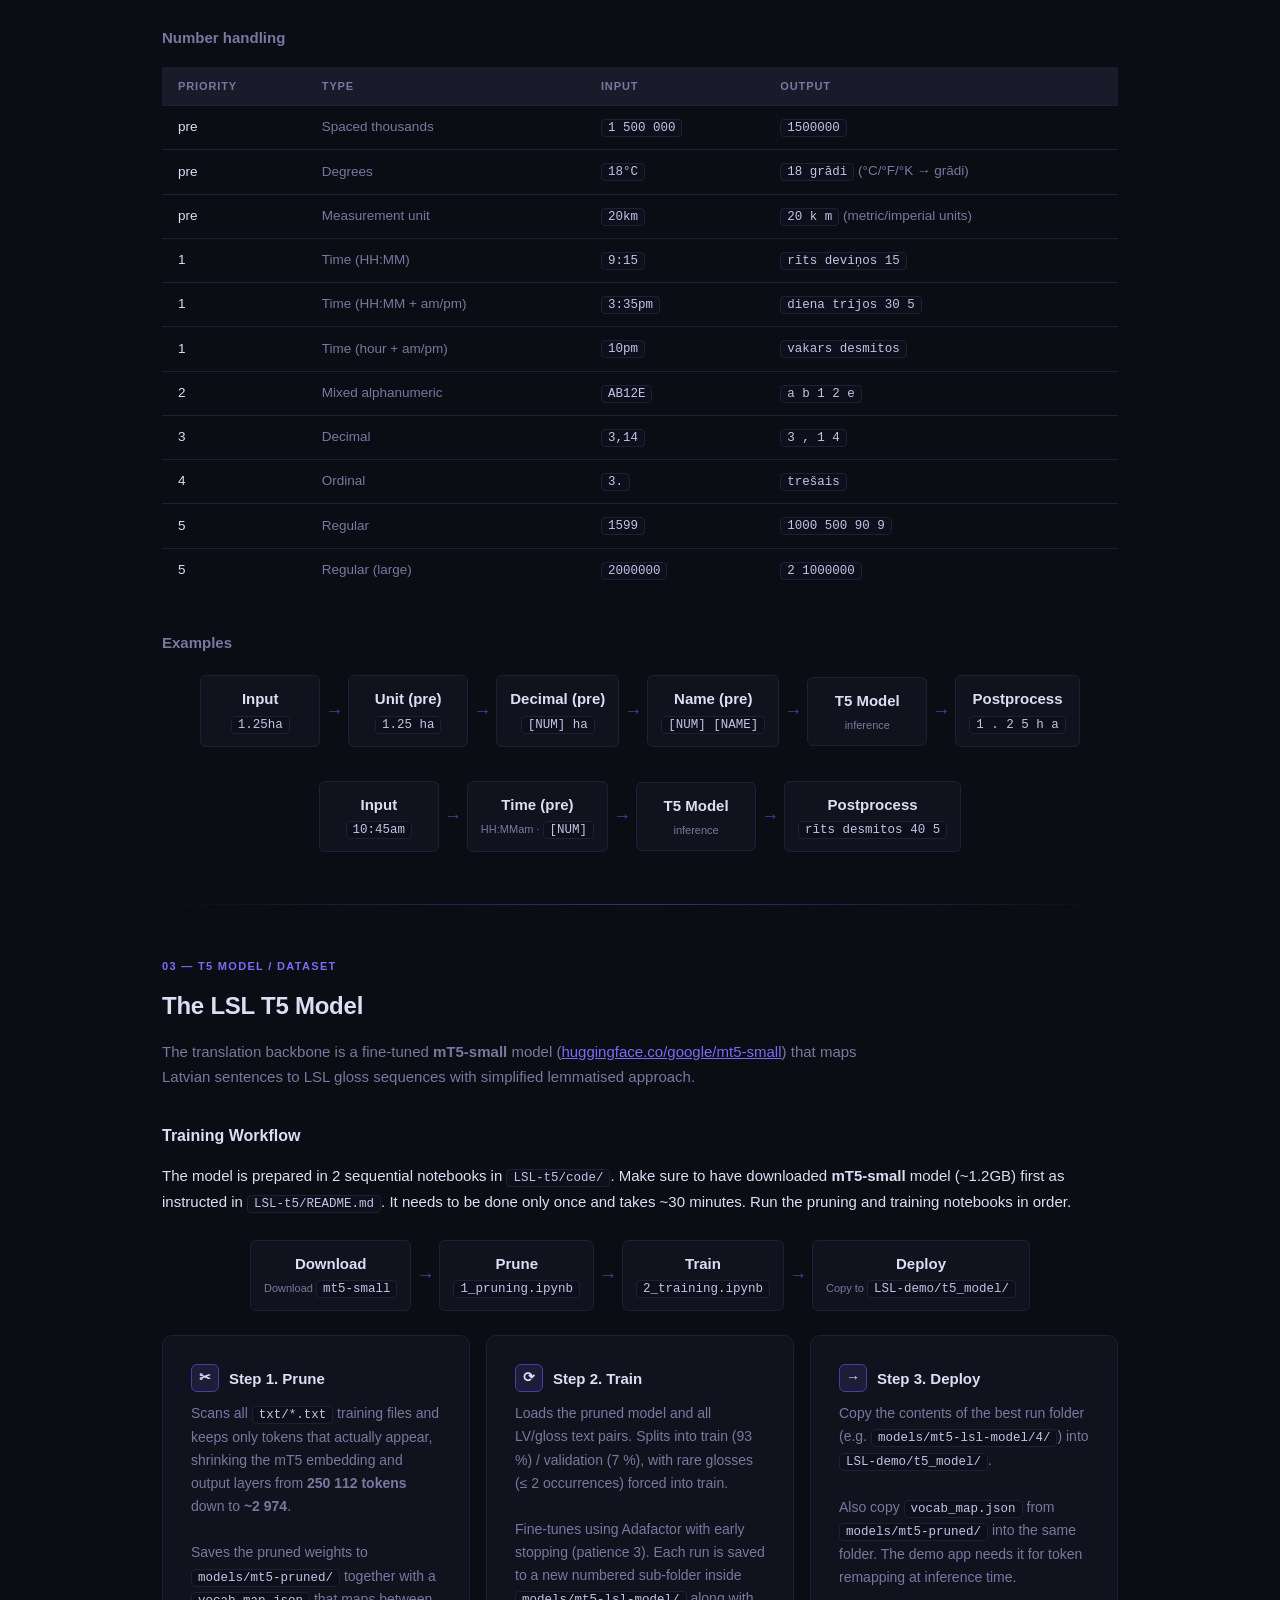
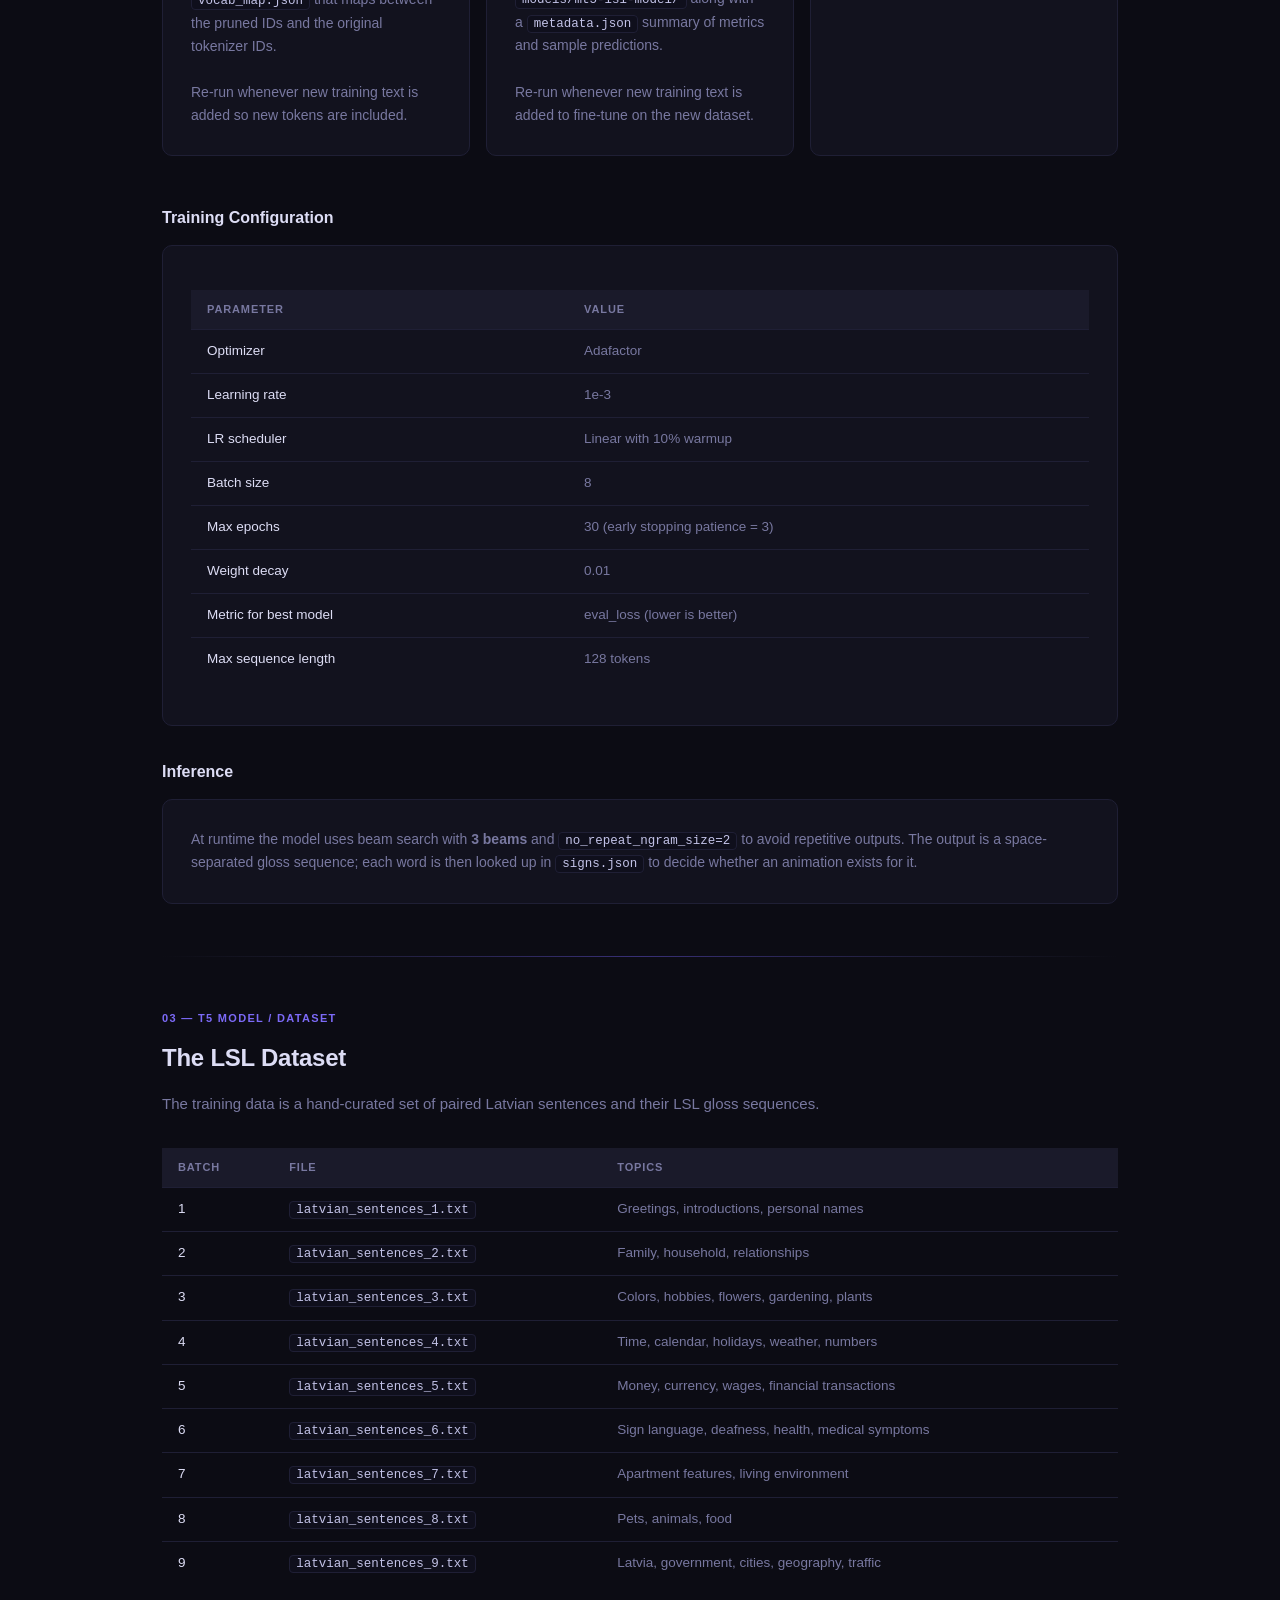
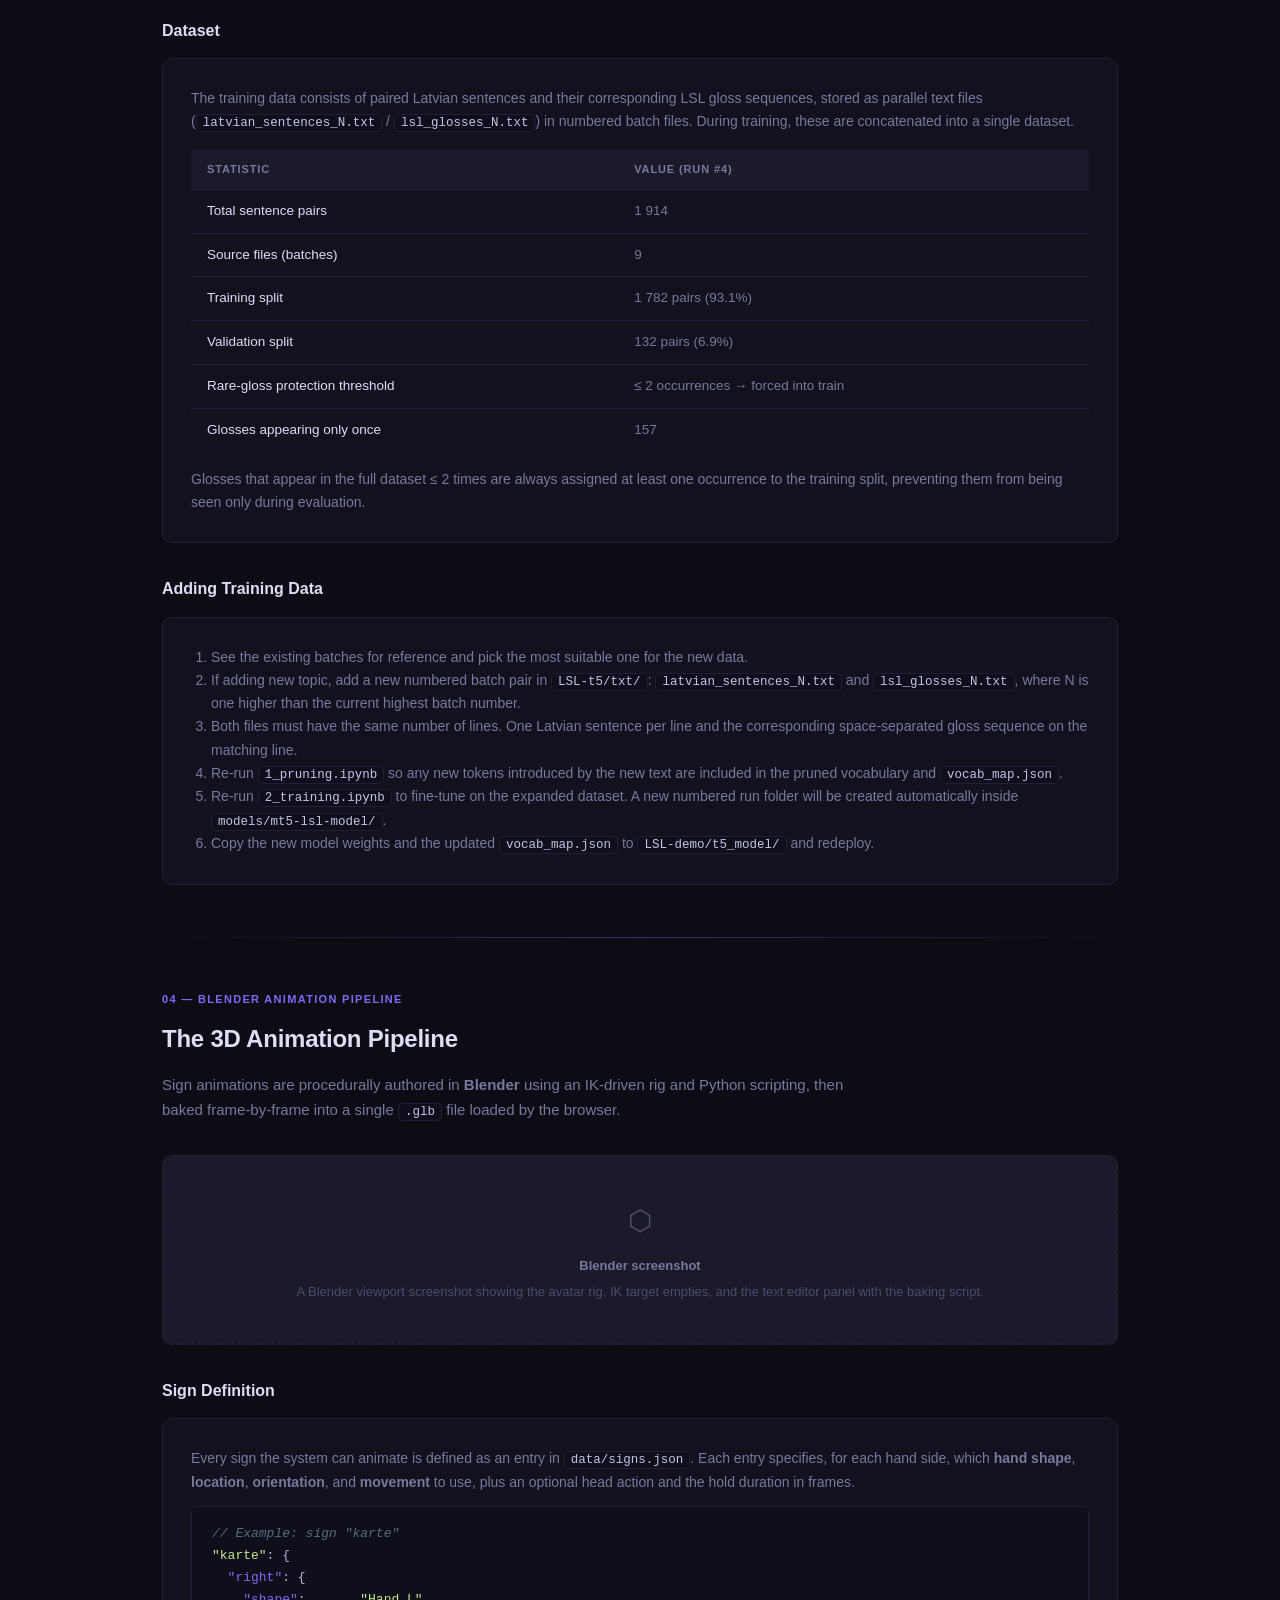
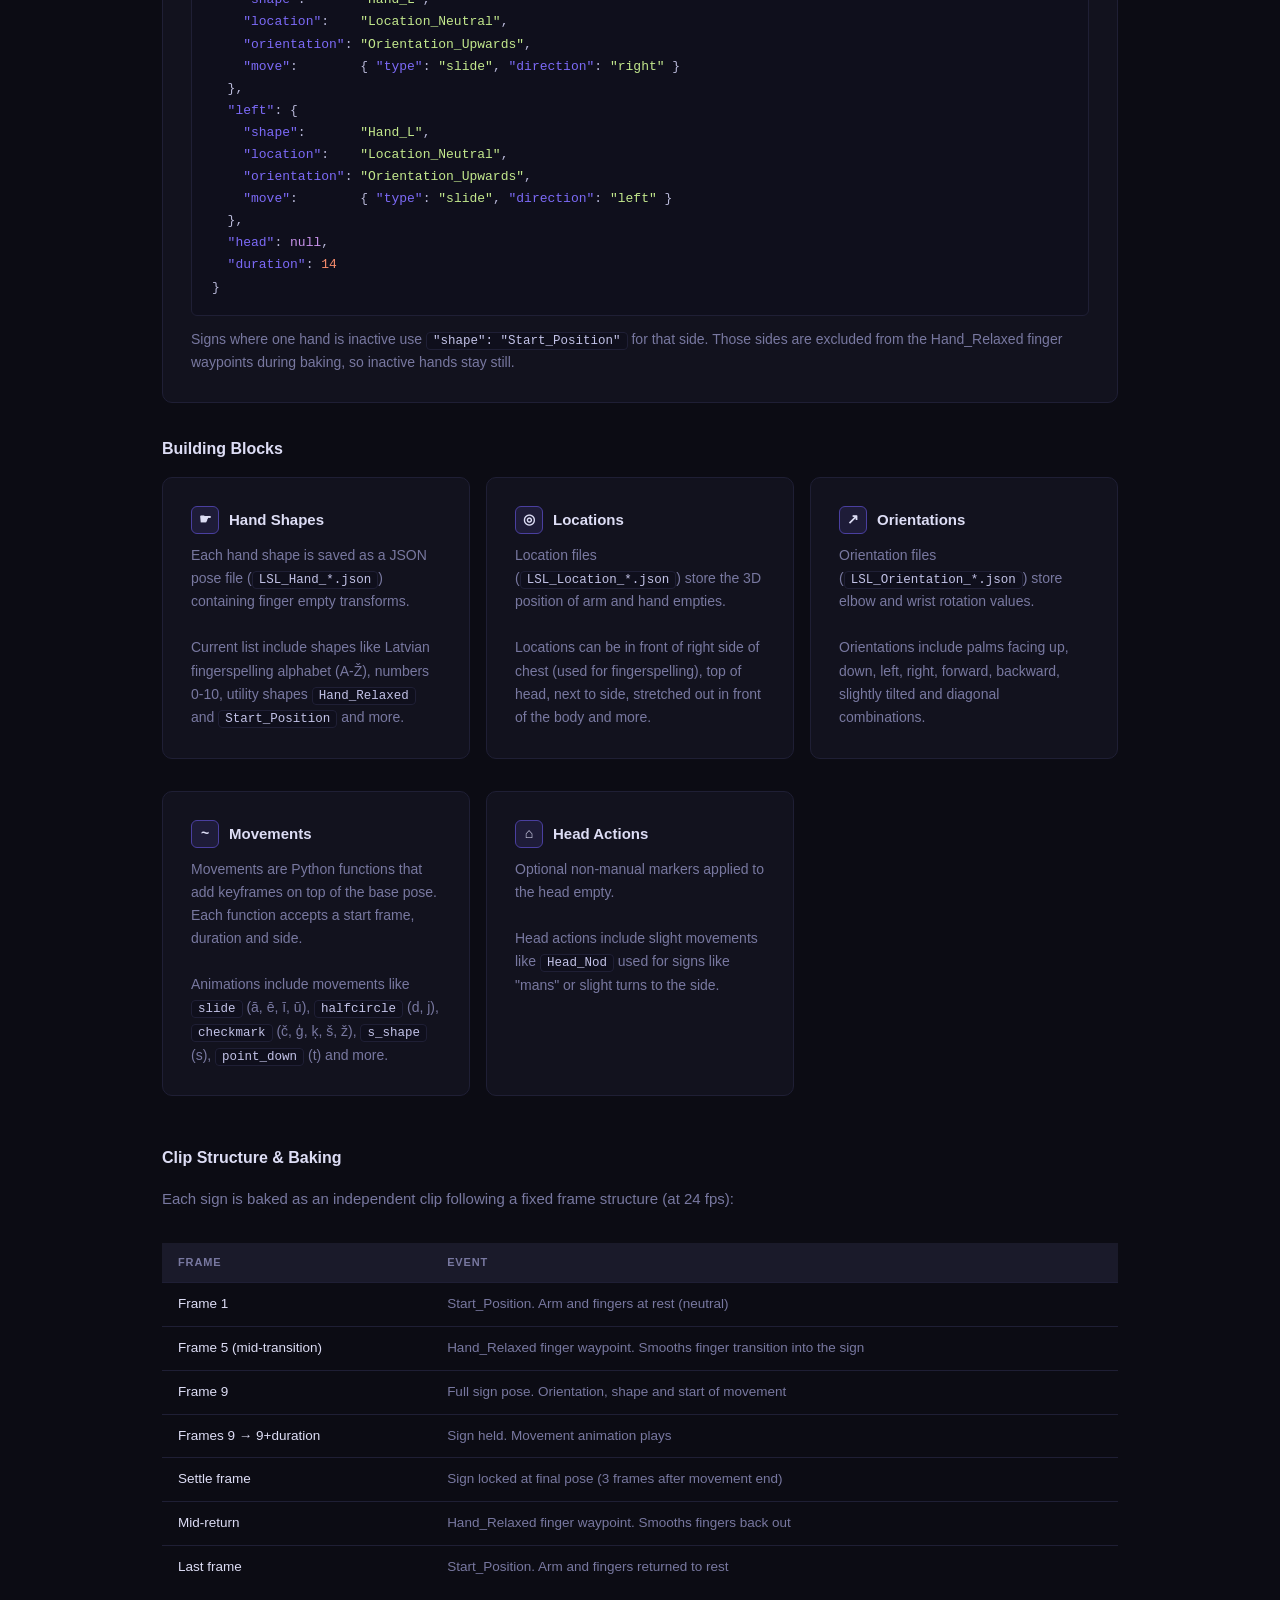
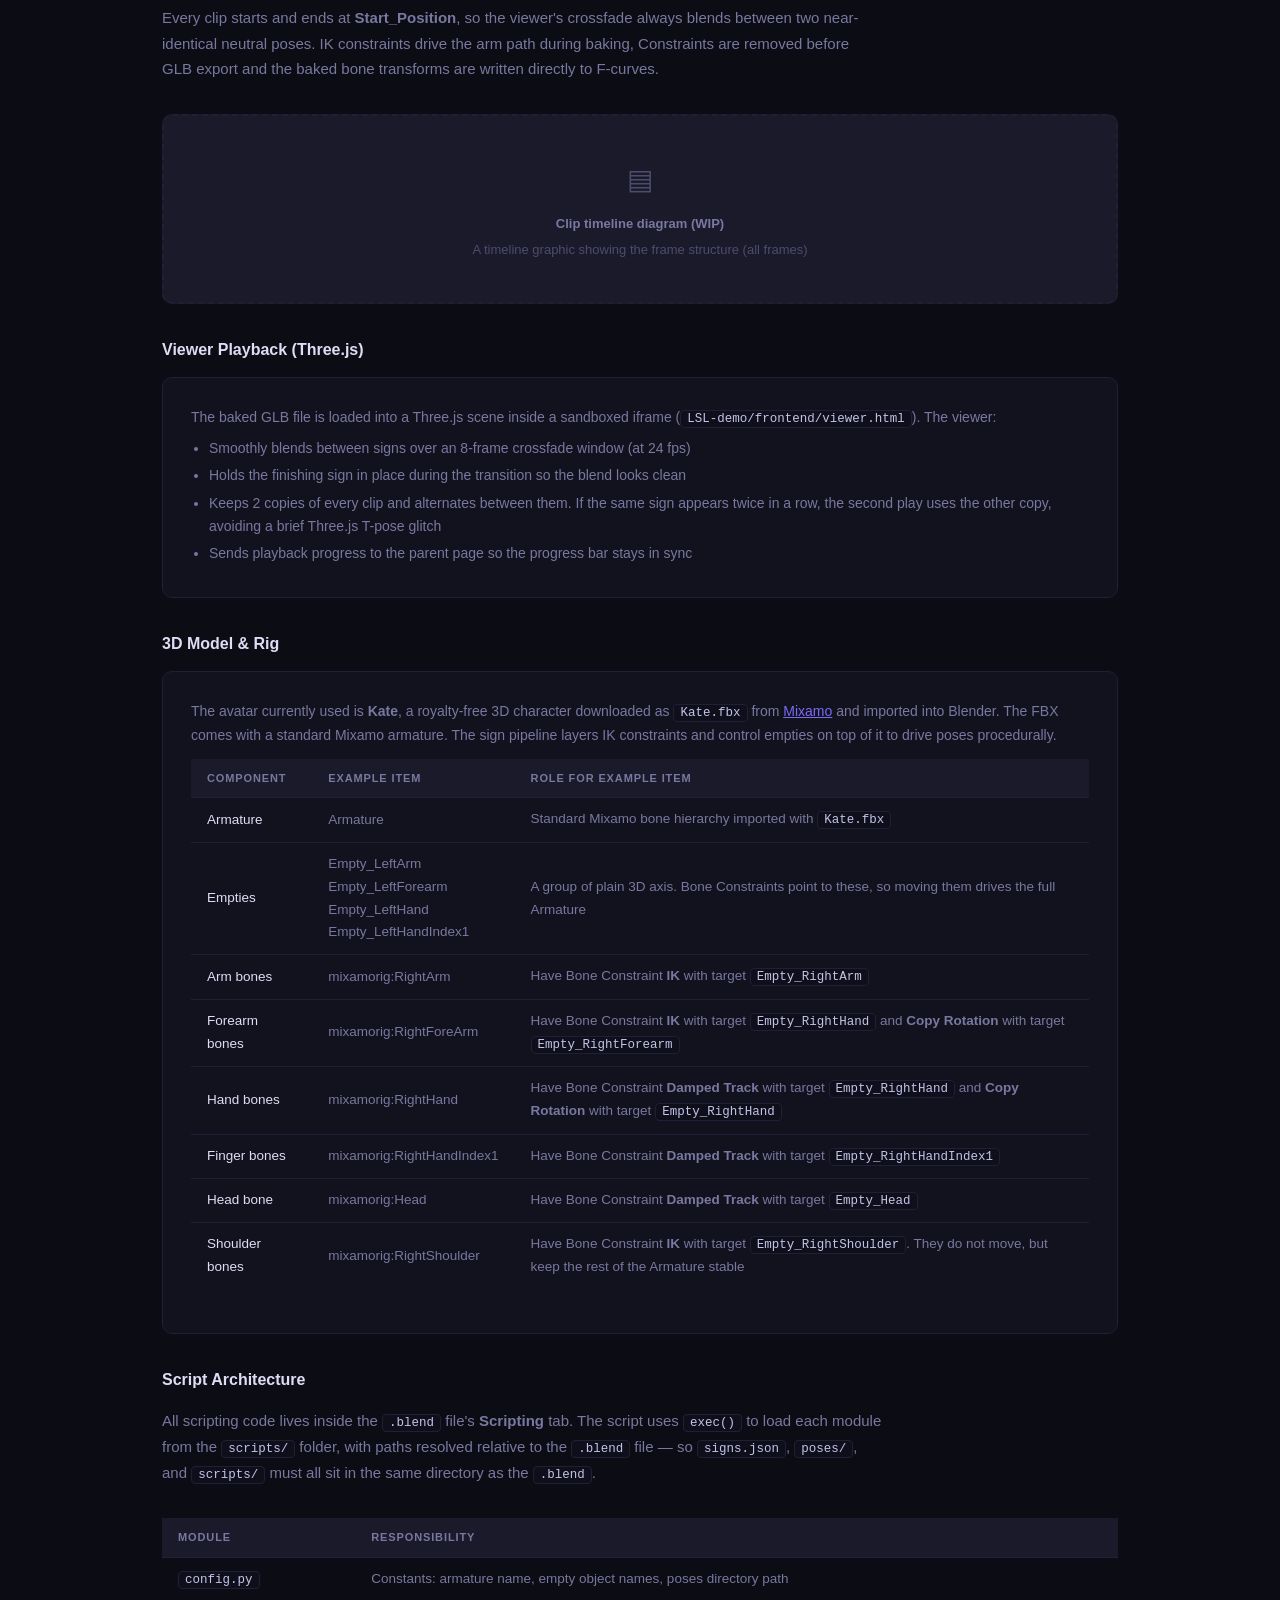
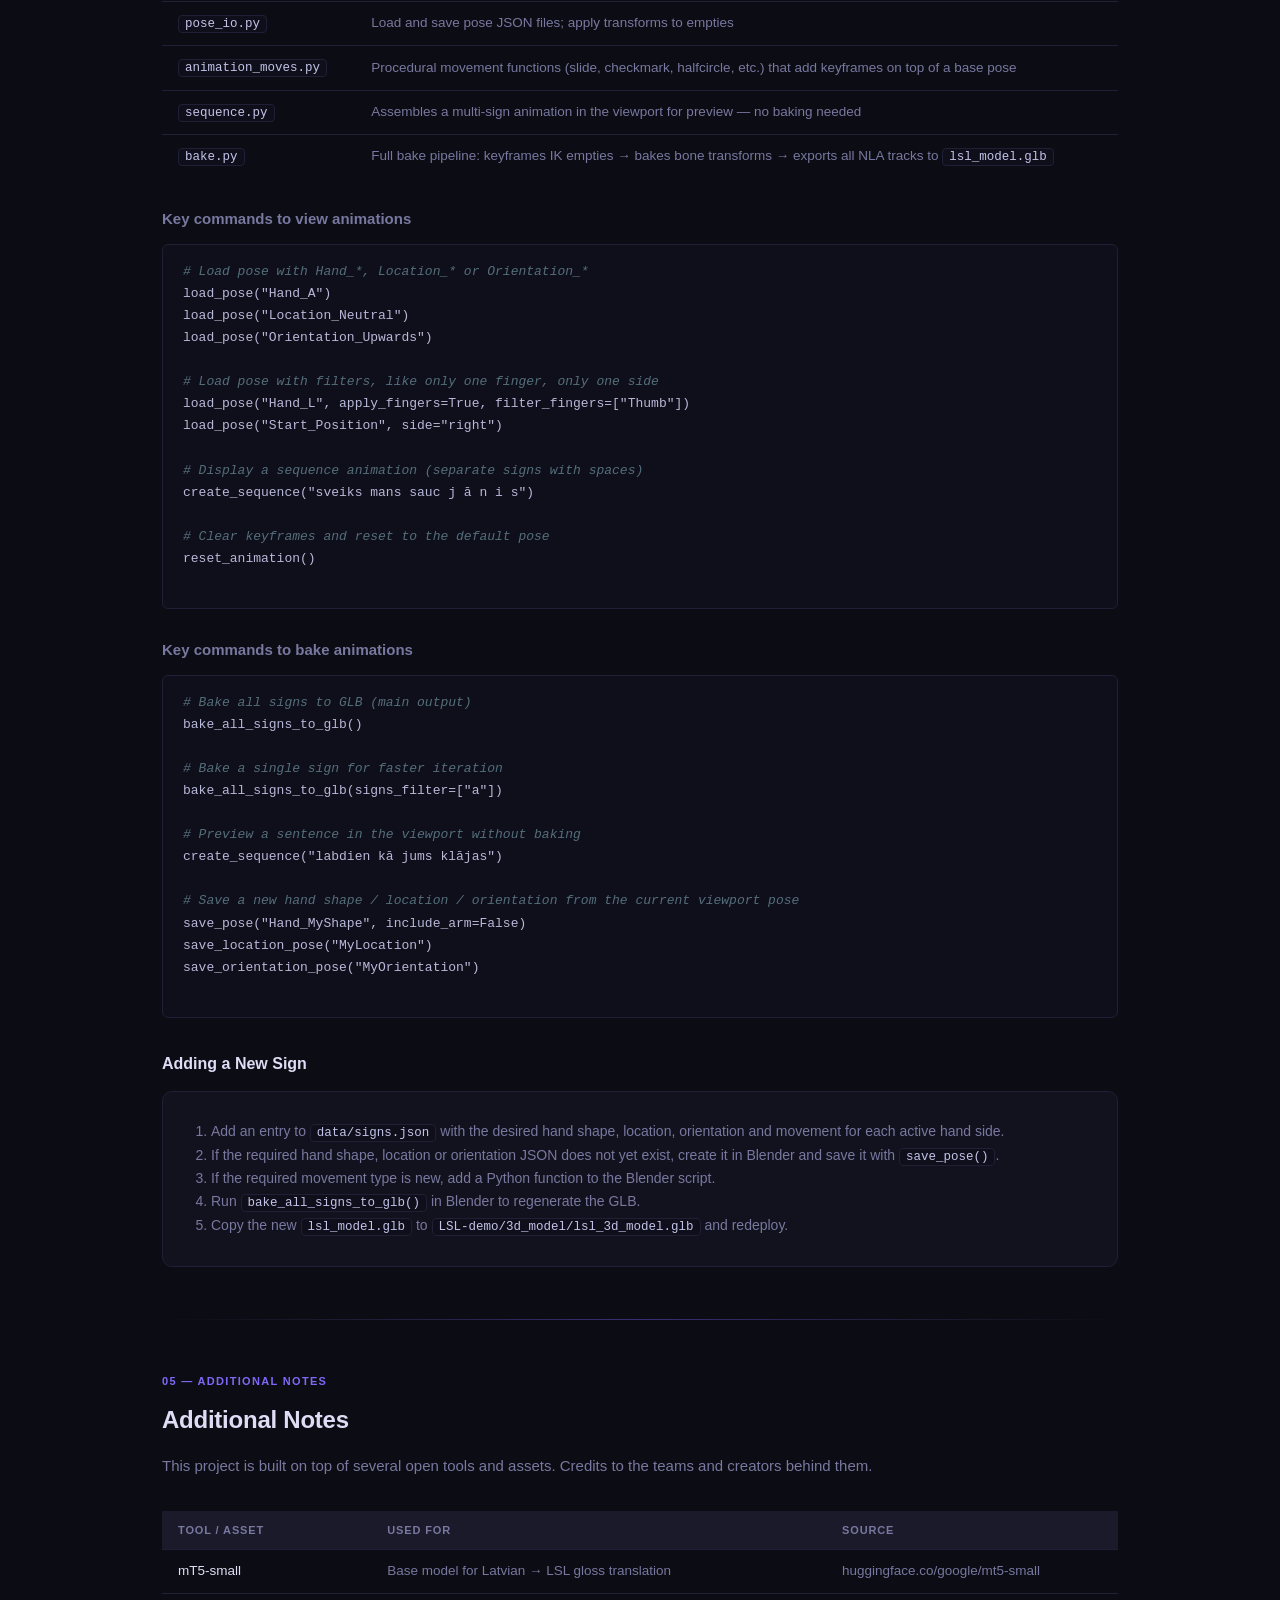
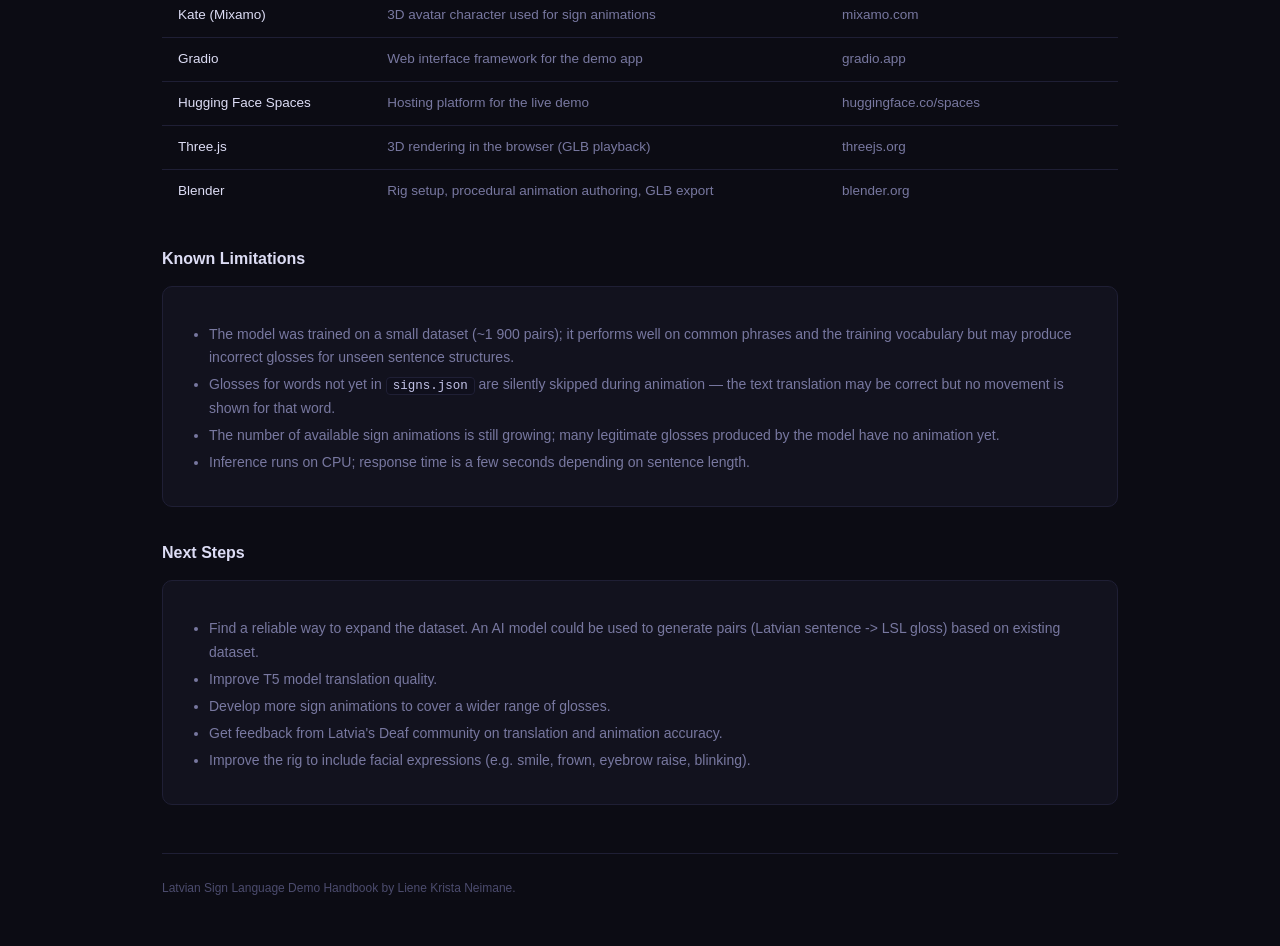
==== commit adeb73a5: "Added 1 more next step" ====
--- a/handbook-eng.html
+++ b/handbook-eng.html
@@ -713,6 +713,7 @@
         <li>Improve T5 model translation quality.</li>
         <li>Develop more sign animations to cover a wider range of glosses.</li>
         <li>Get feedback from Latvia's Deaf community on translation and animation accuracy.</li>
+        <li>Improve the rig to include facial expressions (e.g. smile, frown, eyebrow raise, blinking).</li>
       </ul>
     </div>
   </section>
